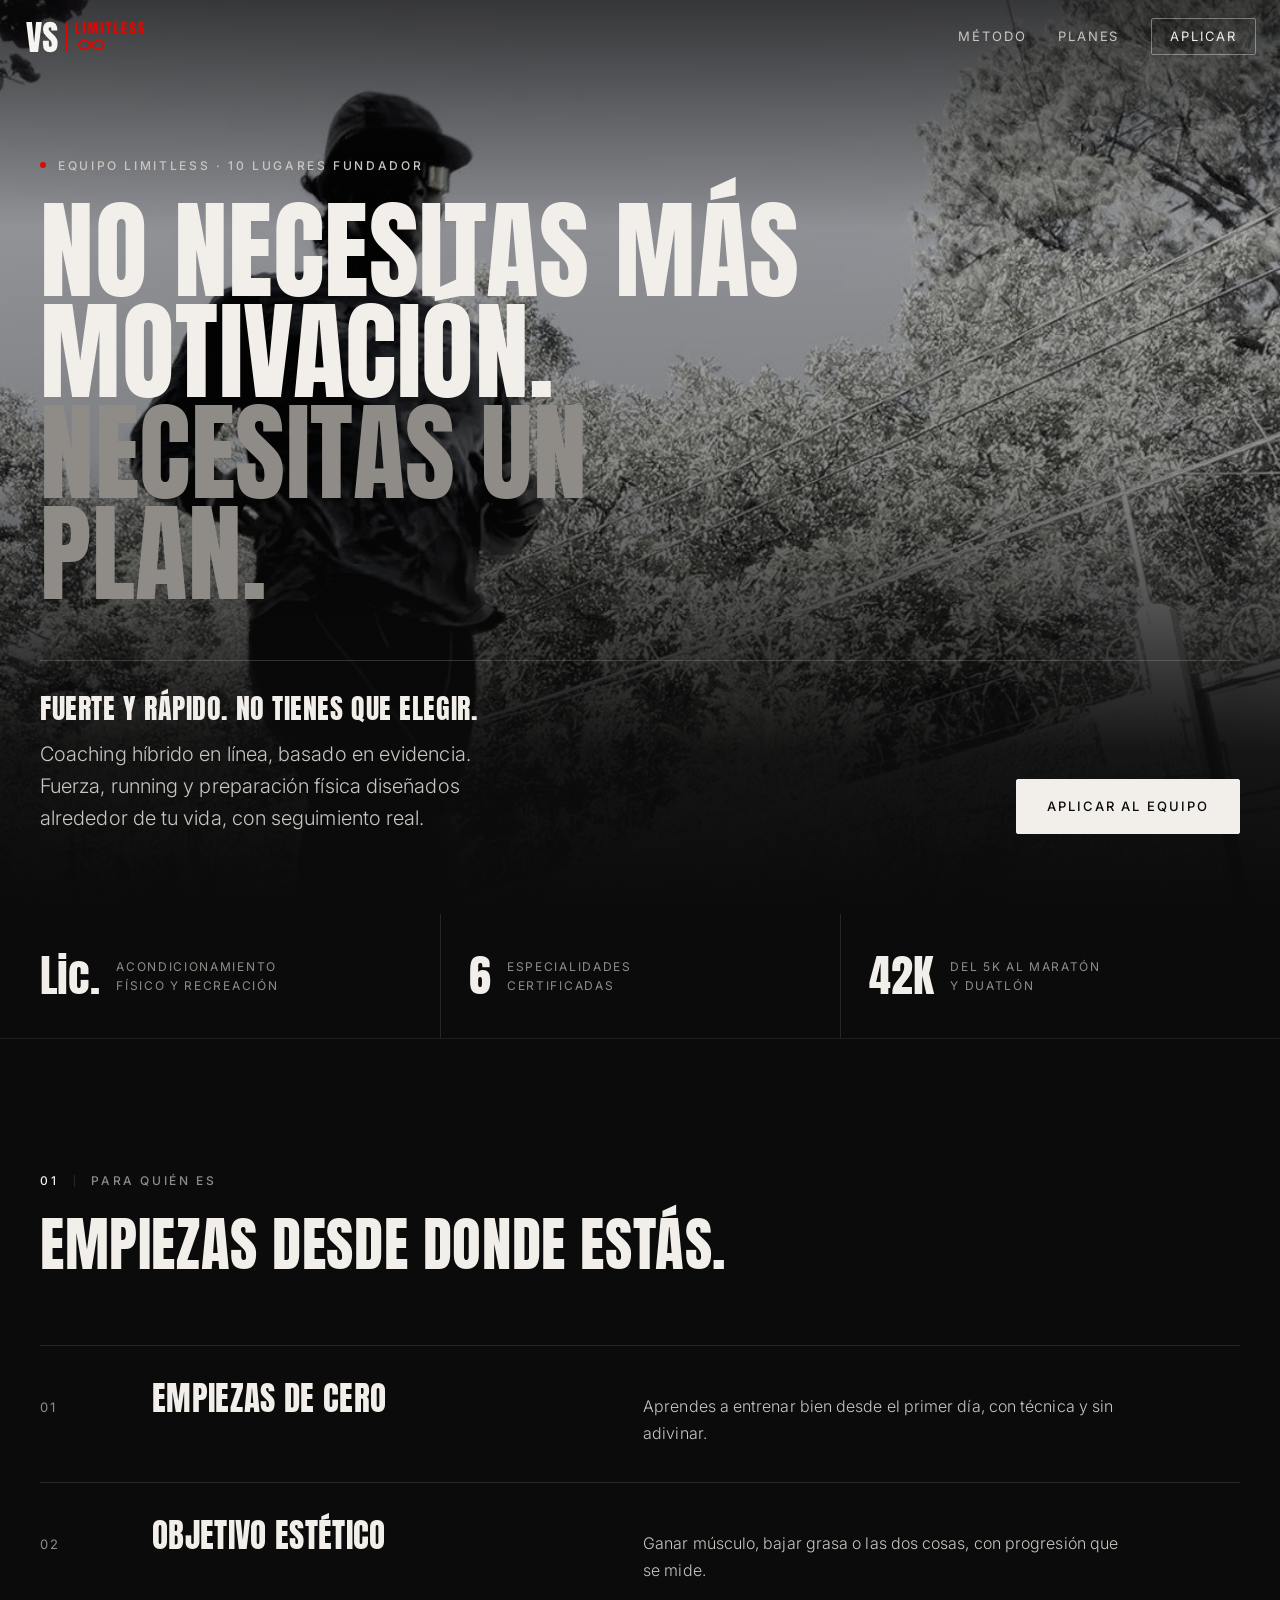
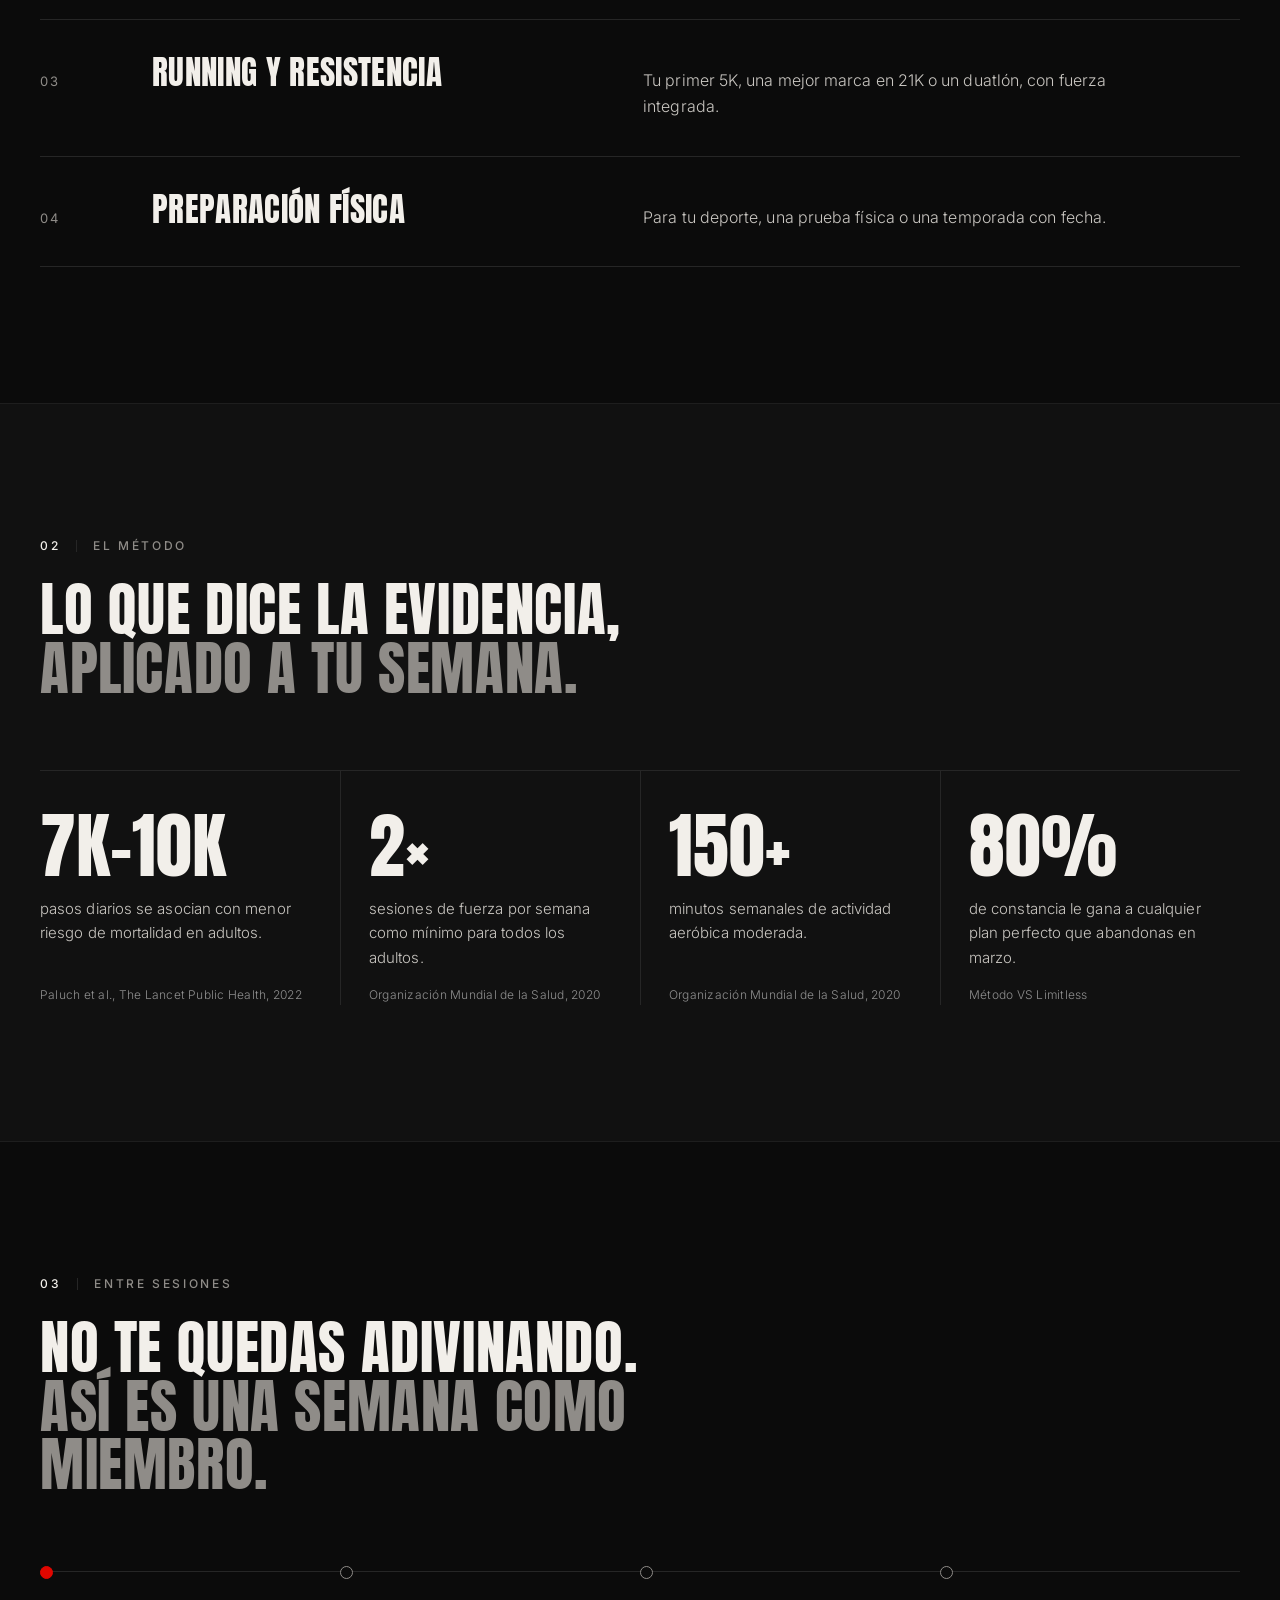
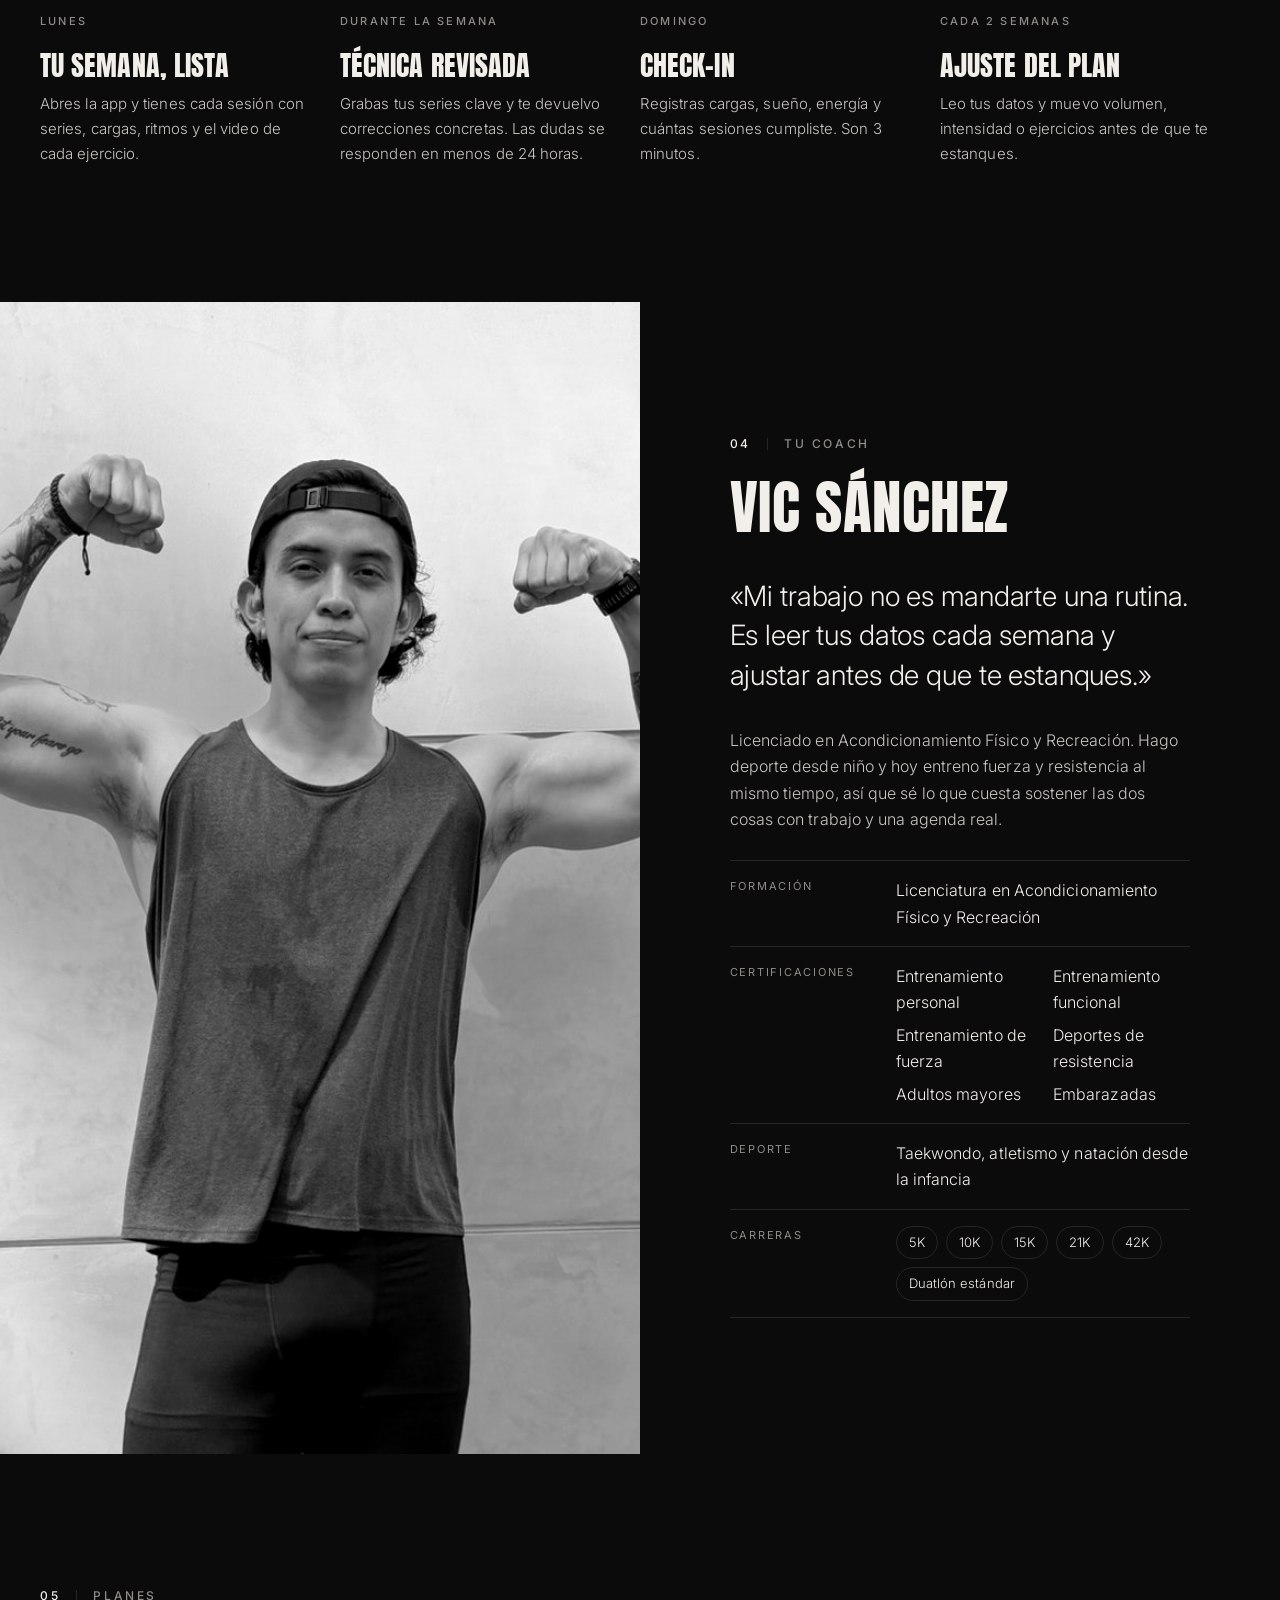
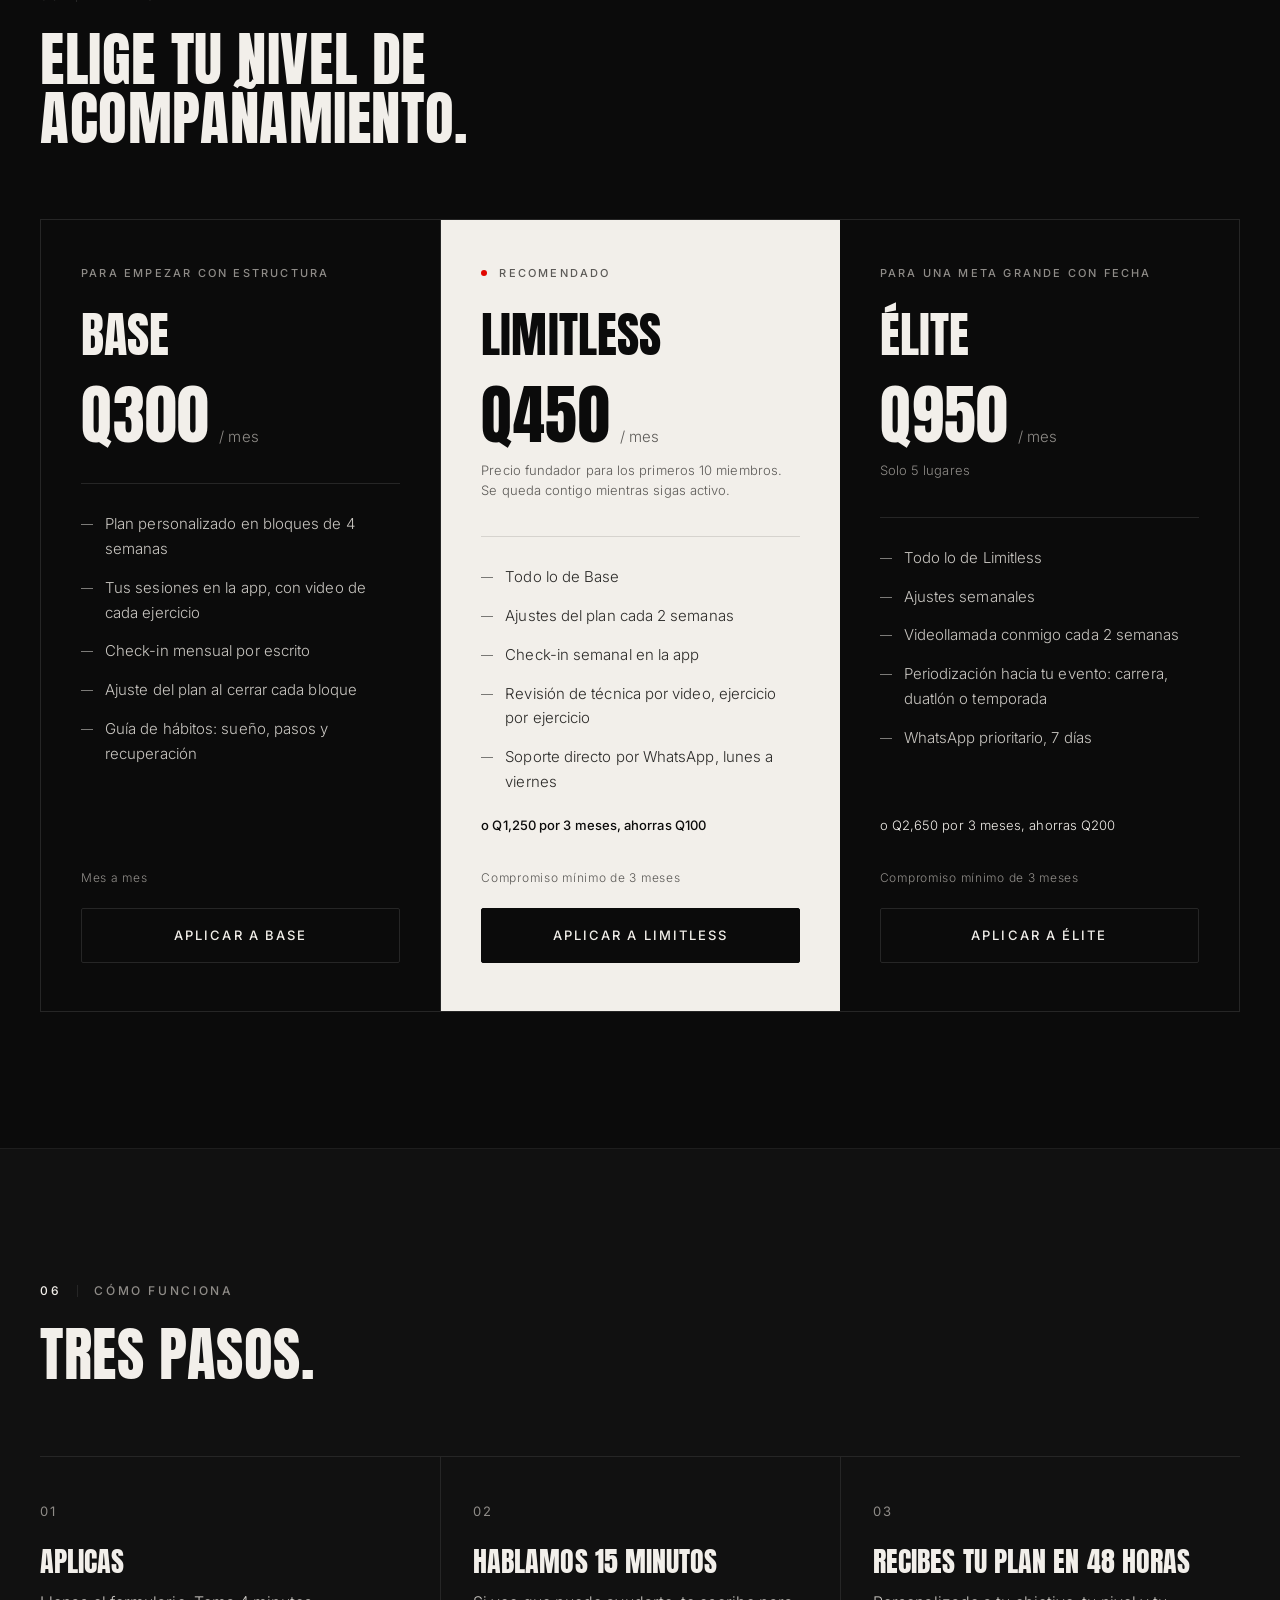
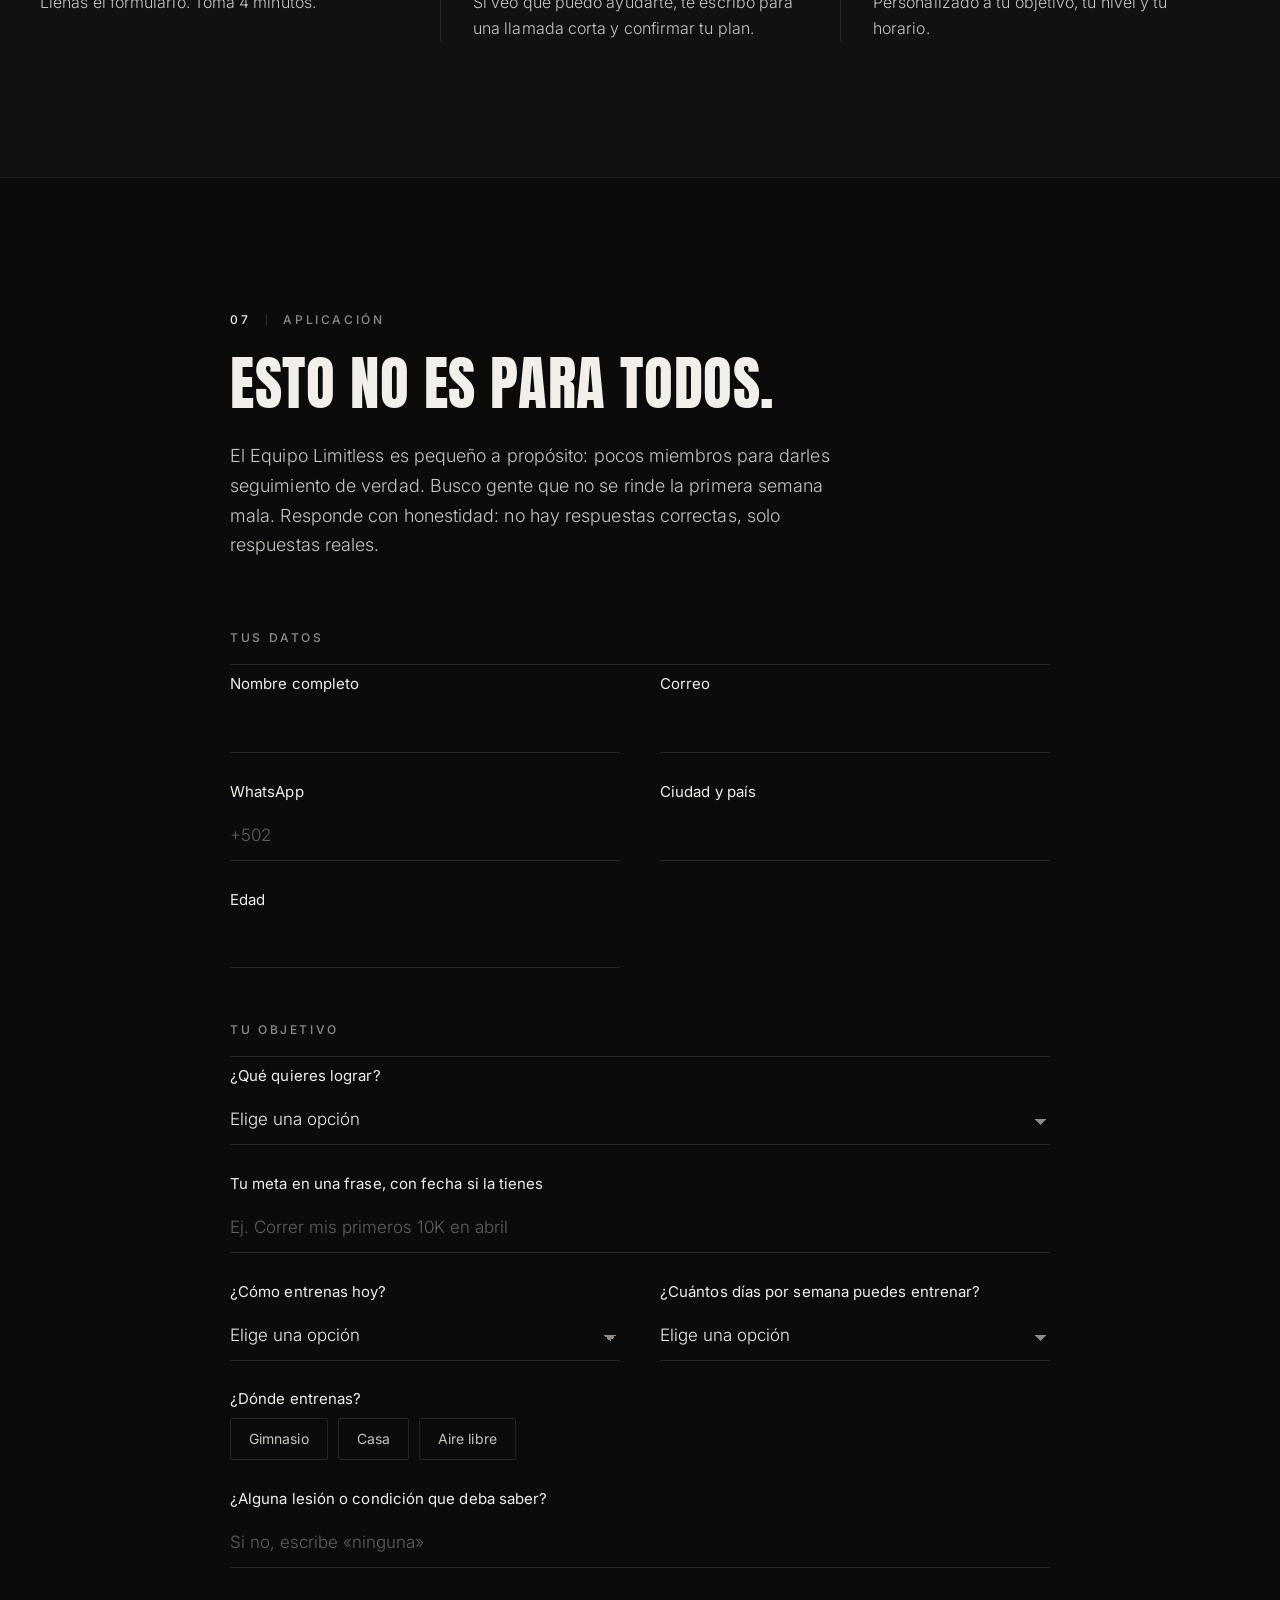
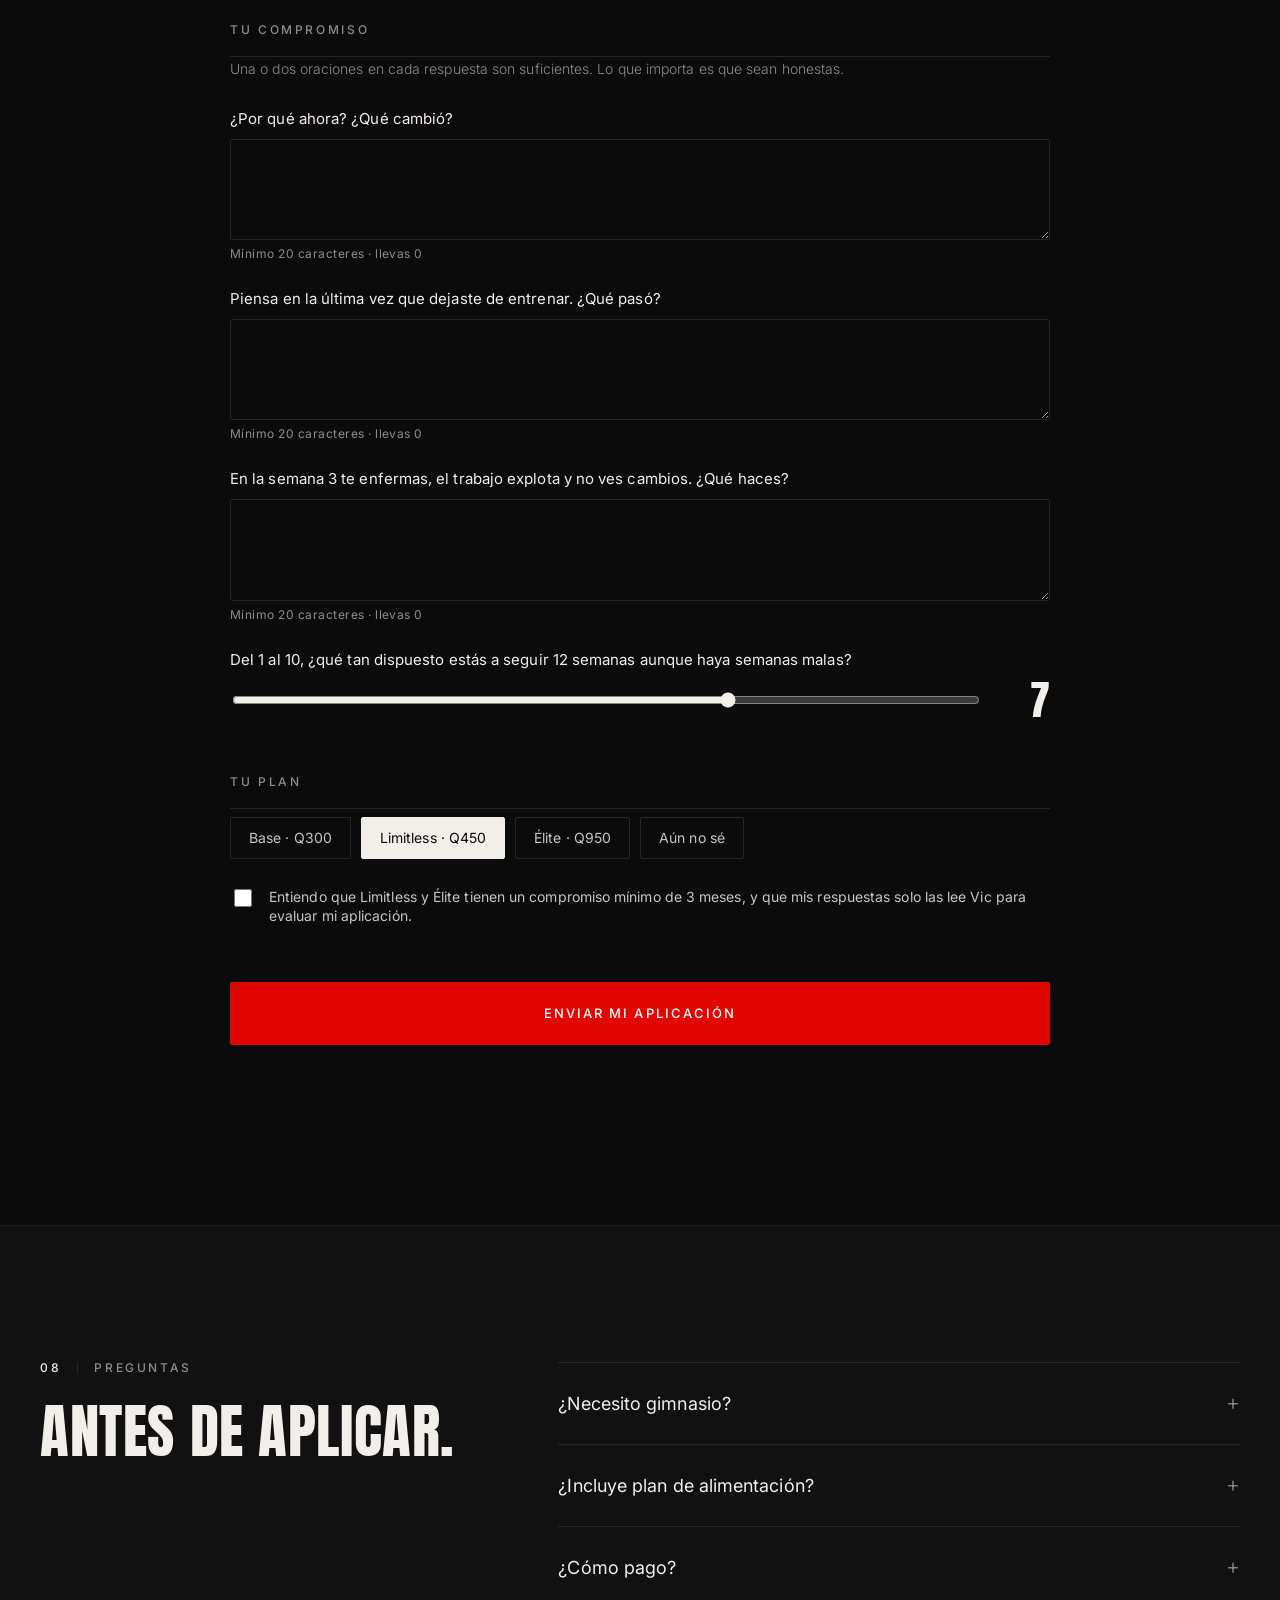
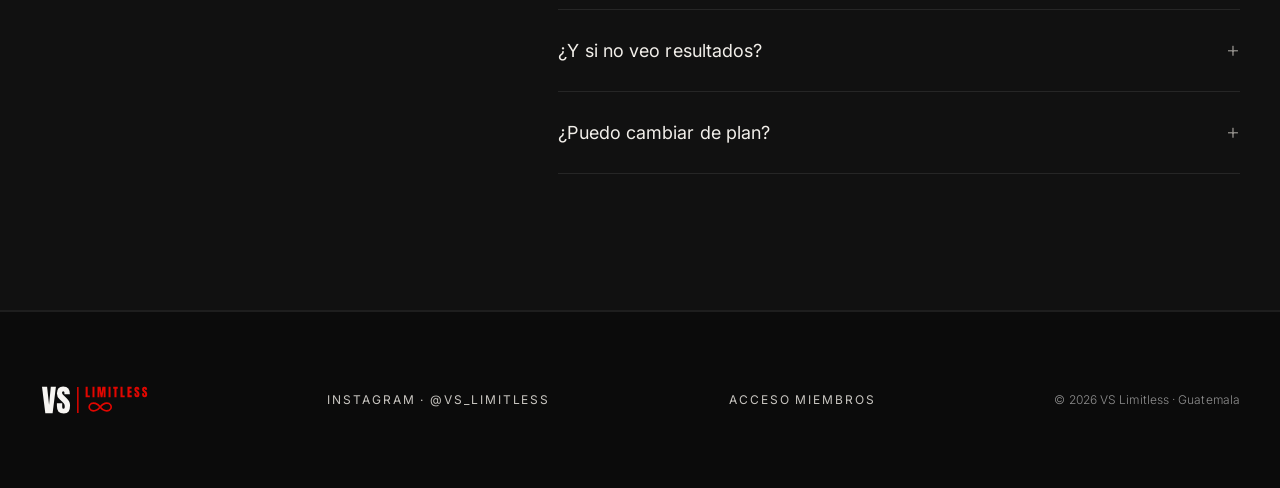
==== index.html @ 68de3e67 "Landing: quita el dato de edad de la franja de formación Co-Authored-By: Claude Opus 5.5 <noreply@an" ====
<!doctype html>
<html lang="es">
<head>
<meta charset="utf-8">
<meta name="viewport" content="width=device-width, initial-scale=1">
<title>VS Limitless · Entrenamiento híbrido basado en evidencia</title>
<meta name="description" content="Coaching en línea con Vic Sánchez: fuerza, running y preparación física basados en evidencia y ajustados a tu vida.">
<meta property="og:title" content="VS Limitless · Equipo Limitless">
<meta property="og:description" content="No necesitas más motivación. Necesitas un plan. Aplica al Equipo Limitless.">
<meta property="og:image" content="img/vic-corriendo-frente.jpg">
<meta name="theme-color" content="#0B0B0B">
<link rel="icon" href="img/vs-limitless-perfil.svg" type="image/svg+xml">
<link rel="preconnect" href="https://fonts.googleapis.com">
<link rel="preconnect" href="https://fonts.gstatic.com" crossorigin>
<link rel="stylesheet" href="https://fonts.googleapis.com/css2?family=Anton&family=Inter:wght@300;400;500;600&display=swap">
<link rel="stylesheet" href="styles.css">
</head>
<body>

<header class="top">
  <a href="#inicio" class="top-logo" aria-label="VS Limitless, inicio"><img src="img/vs-limitless-horizontal-claro.svg" alt="VS Limitless" width="214" height="64"></a>
  <nav class="top-nav" aria-label="Secciones">
    <a href="#metodo">Método</a>
    <a href="#planes">Planes</a>
    <a href="#aplicar" class="top-cta">Aplicar</a>
  </nav>
</header>

<main id="inicio">

<section class="hero">
  <img class="hero-img" src="img/vic-corriendo-frente.jpg" alt="Vic corriendo por una calle arbolada" width="1080" height="1350">
  <div class="hero-shade"></div>
  <div class="hero-in wrap">
    <p class="kicker"><span class="punto"></span>Equipo Limitless · 10 lugares fundador</p>
    <h1 class="h-xl">No necesitas más motivación.<br><span class="tenue">Necesitas un plan.</span></h1>
    <div class="hero-pie">
      <div class="hero-txt"><p class="lema">Fuerte y rápido. No tienes que elegir.</p><p class="lead">Coaching híbrido en línea, basado en evidencia. Fuerza, running y preparación física diseñados alrededor de tu vida, con seguimiento real.</p></div>
      <a href="#aplicar" class="btn">Aplicar al equipo</a>
    </div>
  </div>
</section>

<section class="marcas" aria-label="Formación y trayectoria de Vic">
  <div class="wrap marcas-in">
    <div class="marca"><span class="marca-n">Lic.</span><span class="marca-l">Acondicionamiento<br>Físico y Recreación</span></div>
    <div class="marca"><span class="marca-n">6</span><span class="marca-l">Especialidades<br>certificadas</span></div>
    <div class="marca"><span class="marca-n">42K</span><span class="marca-l">Del 5K al maratón<br>y duatlón</span></div>
  </div>
</section>

<section class="wrap seccion" id="para-quien">
  <header class="sec-head">
    <p class="eyebrow"><span>01</span>Para quién es</p>
    <h2 class="h-l">Empiezas desde donde estás.</h2>
  </header>
  <div class="lista">
    <article class="fila"><span class="fila-n">01</span><h3>Empiezas de cero</h3><p>Aprendes a entrenar bien desde el primer día, con técnica y sin adivinar.</p></article>
    <article class="fila"><span class="fila-n">02</span><h3>Objetivo estético</h3><p>Ganar músculo, bajar grasa o las dos cosas, con progresión que se mide.</p></article>
    <article class="fila"><span class="fila-n">03</span><h3>Running y resistencia</h3><p>Tu primer 5K, una mejor marca en 21K o un duatlón, con fuerza integrada.</p></article>
    <article class="fila"><span class="fila-n">04</span><h3>Preparación física</h3><p>Para tu deporte, una prueba física o una temporada con fecha.</p></article>
  </div>
</section>

<section class="metodo" id="metodo">
  <div class="wrap seccion">
    <header class="sec-head">
      <p class="eyebrow"><span>02</span>El método</p>
      <h2 class="h-l">Lo que dice la evidencia,<br><span class="tenue">aplicado a tu semana.</span></h2>
    </header>
    <div class="datos">
      <div class="dato"><span class="dato-n">7K–10K</span><p>pasos diarios se asocian con menor riesgo de mortalidad en adultos.</p><small>Paluch et al., The Lancet Public Health, 2022</small></div>
      <div class="dato"><span class="dato-n">2×</span><p>sesiones de fuerza por semana como mínimo para todos los adultos.</p><small>Organización Mundial de la Salud, 2020</small></div>
      <div class="dato"><span class="dato-n">150+</span><p>minutos semanales de actividad aeróbica moderada.</p><small>Organización Mundial de la Salud, 2020</small></div>
      <div class="dato"><span class="dato-n">80%</span><p>de constancia le gana a cualquier plan perfecto que abandonas en marzo.</p><small>Método VS Limitless</small></div>
    </div>
  </div>
</section>

<section class="wrap seccion" id="entre-sesiones">
  <header class="sec-head">
    <p class="eyebrow"><span>03</span>Entre sesiones</p>
    <h2 class="h-l">No te quedas adivinando.<br><span class="tenue">Así es una semana como miembro.</span></h2>
  </header>
  <ol class="semana">
    <li><span class="dia">Lunes</span><h3>Tu semana, lista</h3><p>Abres la app y tienes cada sesión con series, cargas, ritmos y el video de cada ejercicio.</p></li>
    <li><span class="dia">Durante la semana</span><h3>Técnica revisada</h3><p>Grabas tus series clave y te devuelvo correcciones concretas. Las dudas se responden en menos de 24 horas.</p></li>
    <li><span class="dia">Domingo</span><h3>Check-in</h3><p>Registras cargas, sueño, energía y cuántas sesiones cumpliste. Son 3 minutos.</p></li>
    <li><span class="dia">Cada 2 semanas</span><h3>Ajuste del plan</h3><p>Leo tus datos y muevo volumen, intensidad o ejercicios antes de que te estanques.</p></li>
  </ol>
</section>

<section class="sobre" id="sobre-vic">
  <div class="sobre-img"><img src="img/vic-coach.jpg" alt="Vic Sánchez haciendo doble bíceps" width="857" height="1000" loading="lazy"></div>
  <div class="sobre-txt">
    <p class="eyebrow"><span>04</span>Tu coach</p>
    <h2 class="h-l">Vic Sánchez</h2>
    <p class="cita">«Mi trabajo no es mandarte una rutina. Es leer tus datos cada semana y ajustar antes de que te estanques.»</p>
    <p>Licenciado en Acondicionamiento Físico y Recreación. Hago deporte desde niño y hoy entreno fuerza y resistencia al mismo tiempo, así que sé lo que cuesta sostener las dos cosas con trabajo y una agenda real.</p>
    <dl class="cv">
      <div><dt>Formación</dt><dd>Licenciatura en Acondicionamiento Físico y Recreación</dd></div>
      <div><dt>Certificaciones</dt><dd><ul>
        <li>Entrenamiento personal</li><li>Entrenamiento funcional</li><li>Entrenamiento de fuerza</li>
        <li>Deportes de resistencia</li><li>Adultos mayores</li><li>Embarazadas</li></ul></dd></div>
      <div><dt>Deporte</dt><dd>Taekwondo, atletismo y natación desde la infancia</dd></div>
      <div><dt>Carreras</dt><dd><ul class="cv-chips"><li>5K</li><li>10K</li><li>15K</li><li>21K</li><li>42K</li><li>Duatlón estándar</li></ul></dd></div>
    </dl>
  </div>
</section>

<section class="wrap seccion" id="planes">
  <header class="sec-head">
    <p class="eyebrow"><span>05</span>Planes</p>
    <h2 class="h-l">Elige tu nivel de acompañamiento.</h2>
  </header>
  <div class="planes">

    <article class="plan">
      <p class="plan-tag">Para empezar con estructura</p>
      <h3>Base</h3>
      <div class="precio">Q300<span>/ mes</span></div>
      <ul>
        <li>Plan personalizado en bloques de 4 semanas</li>
        <li>Tus sesiones en la app, con video de cada ejercicio</li>
        <li>Check-in mensual por escrito</li>
        <li>Ajuste del plan al cerrar cada bloque</li>
        <li>Guía de hábitos: sueño, pasos y recuperación</li>
      </ul>
      <p class="plan-nota">Mes a mes</p>
      <a href="#aplicar" class="btn btn-linea" data-plan="Base">Aplicar a Base</a>
    </article>

    <article class="plan plan-dest">
      <p class="plan-tag"><span class="punto"></span>Recomendado</p>
      <h3>Limitless</h3>
      <div class="precio">Q450<span>/ mes</span></div>
      <p class="precio-nota">Precio fundador para los primeros 10 miembros. Se queda contigo mientras sigas activo.</p>
      <ul>
        <li>Todo lo de Base</li>
        <li>Ajustes del plan cada 2 semanas</li>
        <li>Check-in semanal en la app</li>
        <li>Revisión de técnica por video, ejercicio por ejercicio</li>
        <li>Soporte directo por WhatsApp, lunes a viernes</li>
      </ul>
      <p class="trimestral">o Q1,250 por 3 meses, ahorras Q100</p>
      <p class="plan-nota">Compromiso mínimo de 3 meses</p>
      <a href="#aplicar" class="btn btn-osc" data-plan="Limitless">Aplicar a Limitless</a>
    </article>

    <article class="plan">
      <p class="plan-tag">Para una meta grande con fecha</p>
      <h3>Élite</h3>
      <div class="precio">Q950<span>/ mes</span></div>
      <p class="precio-nota">Solo 5 lugares</p>
      <ul>
        <li>Todo lo de Limitless</li>
        <li>Ajustes semanales</li>
        <li>Videollamada conmigo cada 2 semanas</li>
        <li>Periodización hacia tu evento: carrera, duatlón o temporada</li>
        <li>WhatsApp prioritario, 7 días</li>
      </ul>
      <p class="trimestral">o Q2,650 por 3 meses, ahorras Q200</p>
      <p class="plan-nota">Compromiso mínimo de 3 meses</p>
      <a href="#aplicar" class="btn btn-linea" data-plan="Élite">Aplicar a Élite</a>
    </article>

  </div>
</section>

<section class="metodo" id="como">
  <div class="wrap seccion">
    <header class="sec-head">
      <p class="eyebrow"><span>06</span>Cómo funciona</p>
      <h2 class="h-l">Tres pasos.</h2>
    </header>
    <ol class="pasos">
      <li><span class="fila-n">01</span><h3>Aplicas</h3><p>Llenas el formulario. Toma 4 minutos.</p></li>
      <li><span class="fila-n">02</span><h3>Hablamos 15 minutos</h3><p>Si veo que puedo ayudarte, te escribo para una llamada corta y confirmar tu plan.</p></li>
      <li><span class="fila-n">03</span><h3>Recibes tu plan en 48 horas</h3><p>Personalizado a tu objetivo, tu nivel y tu horario.</p></li>
    </ol>
  </div>
</section>

<section class="wrap seccion form-wrap" id="aplicar">
  <header class="sec-head">
    <p class="eyebrow"><span>07</span>Aplicación</p>
    <h2 class="h-l">Esto no es para todos.</h2>
    <p class="form-intro">El Equipo Limitless es pequeño a propósito: pocos miembros para darles seguimiento de verdad. Busco gente que no se rinde la primera semana mala. Responde con honestidad: no hay respuestas correctas, solo respuestas reales.</p>
  </header>

  <form id="form" novalidate>
    <fieldset>
      <legend>Tus datos</legend>
      <div class="grid2">
        <label>Nombre completo<input name="nombre" required autocomplete="name"></label>
        <label>Correo<input name="correo" type="email" required autocomplete="email"></label>
        <label>WhatsApp<input name="whatsapp" type="tel" required autocomplete="tel" placeholder="+502"></label>
        <label>Ciudad y país<input name="ciudad" required></label>
        <label>Edad<input name="edad" type="number" min="16" max="90" required></label>
      </div>
    </fieldset>

    <fieldset>
      <legend>Tu objetivo</legend>
      <label>¿Qué quieres lograr?
        <select name="objetivo" required>
          <option value="">Elige una opción</option>
          <option>Empezar a entrenar desde cero</option>
          <option>Objetivo estético: músculo o grasa</option>
          <option>Running o resistencia</option>
          <option>Preparación física para un deporte o prueba</option>
          <option>Otro</option>
        </select>
      </label>
      <label>Tu meta en una frase, con fecha si la tienes<input name="meta" required placeholder="Ej. Correr mis primeros 10K en abril"></label>
      <div class="grid2">
        <label>¿Cómo entrenas hoy?
          <select name="nivel" required>
            <option value="">Elige una opción</option>
            <option>No entreno</option>
            <option>Entreno a veces, sin plan</option>
            <option>Entreno constante, sin plan</option>
            <option>Entreno con plan desde hace más de un año</option>
          </select>
        </label>
        <label>¿Cuántos días por semana puedes entrenar?
          <select name="dias" required>
            <option value="">Elige una opción</option>
            <option>2</option><option>3</option><option>4</option><option>5</option><option>6</option>
          </select>
        </label>
      </div>
      <div class="chips" role="group" aria-label="Dónde entrenas">
        <span class="chips-l">¿Dónde entrenas?</span>
        <label class="chip"><input type="checkbox" name="lugar" value="Gimnasio"><span>Gimnasio</span></label>
        <label class="chip"><input type="checkbox" name="lugar" value="Casa"><span>Casa</span></label>
        <label class="chip"><input type="checkbox" name="lugar" value="Aire libre"><span>Aire libre</span></label>
      </div>
      <label>¿Alguna lesión o condición que deba saber?<input name="lesiones" placeholder="Si no, escribe «ninguna»" required></label>
    </fieldset>

    <fieldset>
      <legend>Tu compromiso</legend>
      <p class="ayuda">Una o dos oraciones en cada respuesta son suficientes. Lo que importa es que sean honestas.</p>
      <label>¿Por qué ahora? ¿Qué cambió?<textarea name="por_que_ahora" rows="3" required minlength="20"></textarea></label>
      <label>Piensa en la última vez que dejaste de entrenar. ¿Qué pasó?<textarea name="ultima_vez" rows="3" required minlength="20"></textarea></label>
      <label>En la semana 3 te enfermas, el trabajo explota y no ves cambios. ¿Qué haces?<textarea name="semana_mala" rows="3" required minlength="20"></textarea></label>
      <label class="rango">Del 1 al 10, ¿qué tan dispuesto estás a seguir 12 semanas aunque haya semanas malas?
        <span class="rango-fila"><input type="range" name="compromiso" min="1" max="10" value="7" id="rango"><output for="rango" id="rango-v">7</output></span>
      </label>
    </fieldset>

    <fieldset>
      <legend>Tu plan</legend>
      <div class="chips" role="radiogroup" aria-label="Plan de interés">
        <label class="chip"><input type="radio" name="plan" value="Base" required><span>Base · Q300</span></label>
        <label class="chip"><input type="radio" name="plan" value="Limitless" checked><span>Limitless · Q450</span></label>
        <label class="chip"><input type="radio" name="plan" value="Élite"><span>Élite · Q950</span></label>
        <label class="chip"><input type="radio" name="plan" value="No sé"><span>Aún no sé</span></label>
      </div>
      <label class="check"><input type="checkbox" name="acepta" required><span>Entiendo que Limitless y Élite tienen un compromiso mínimo de 3 meses, y que mis respuestas solo las lee Vic para evaluar mi aplicación.</span></label>
    </fieldset>

    <button class="btn btn-full" type="submit" id="enviar">Enviar mi aplicación</button>
    <p class="form-msg" id="msg" role="status" aria-live="polite"></p>
  </form>

  <div class="gracias" id="gracias" hidden>
    <p class="eyebrow"><span class="punto"></span>Recibido</p>
    <h3 class="h-l">Gracias.</h3>
    <p>Reviso cada aplicación personalmente. Si veo que puedo ayudarte, te escribo en menos de 48 horas para agendar 15 minutos.</p>
  </div>
</section>

<section class="metodo" id="preguntas">
  <div class="wrap seccion faq">
    <header class="sec-head">
      <p class="eyebrow"><span>08</span>Preguntas</p>
      <h2 class="h-l">Antes de aplicar.</h2>
    </header>
    <div>
      <details><summary>¿Necesito gimnasio?</summary><p>No. Diseño el plan con lo que tengas: gimnasio, mancuernas en casa o solo tu peso corporal y la calle.</p></details>
      <details><summary>¿Incluye plan de alimentación?</summary><p>Incluye guía de hábitos y recomendaciones generales de alimentación para tu objetivo. Si tienes una condición médica o necesitas un plan clínico, te recomiendo trabajarlo junto a un nutricionista.</p></details>
      <details><summary>¿Cómo pago?</summary><p>Una vez confirmado tu plan en la llamada, te comparto los métodos de pago. Puedes pagar mes a mes o por 3 meses con ahorro en Limitless y Élite. El primer pago se hace antes de recibir tu plan.</p></details>
      <details><summary>¿Y si no veo resultados?</summary><p>Por eso el seguimiento: si algo no avanza en dos semanas, lo vemos en tus datos y lo cambiamos. Los resultados dependen de tu constancia; el plan se adapta para que esa constancia sea posible.</p></details>
      <details><summary>¿Puedo cambiar de plan?</summary><p>Sí. Puedes subir de plan cuando quieras. Para bajar, lo hacemos al terminar el compromiso mínimo.</p></details>
    </div>
  </div>
</section>

</main>

<footer class="pie">
  <div class="wrap pie-in">
    <img src="img/vs-limitless-horizontal-claro.svg" alt="VS Limitless" width="214" height="64">
    <a href="https://instagram.com/vs_limitless" target="_blank" rel="noopener">Instagram · @vs_limitless</a>
    <a href="/app/">Acceso miembros</a>
    <small>© <span id="anio">2026</span> VS Limitless · Guatemala</small>
  </div>
</footer>

<script src="config.js"></script>
<script src="app.js"></script>
</body>
</html>
---- styles.css ----
:root{
  --fondo:#0B0B0B; --fondo-2:#111111; --superficie:#161616; --linea:#262626; --linea-suave:#1E1E1E;
  --tinta:#F2EFEA; --tinta-suave:#C9C6C1; --tinta-tenue:#8F8C88; --tinta-fuente:#8F8F8F;
  --rojo:#E10600; --rojo-texto:#FF3B30;
  --display:Anton,"Bebas Neue",Impact,sans-serif;
  --texto:Inter,system-ui,-apple-system,sans-serif;
  --r-sm:2px; --r-md:4px;
}
*{box-sizing:border-box}
[hidden]{display:none!important}
html{scroll-behavior:smooth;scroll-padding-top:72px}
body{margin:0;background:var(--fondo);color:var(--tinta);font:300 16px/1.65 var(--texto);-webkit-font-smoothing:antialiased;letter-spacing:.005em}
img{max-width:100%;display:block}
a{color:inherit}
.wrap{width:min(1200px,100% - 48px);margin-inline:auto}
.seccion{padding:136px 0}
.metodo{background:var(--fondo-2);border-block:1px solid var(--linea-suave)}
.tenue{color:var(--tinta-tenue)}
.punto{display:inline-block;width:6px;height:6px;border-radius:50%;background:var(--rojo);margin-right:12px;vertical-align:middle;position:relative;top:-1px}

/* Navegación */
.top{position:fixed;inset:0 0 auto;z-index:20;display:flex;justify-content:space-between;align-items:center;padding:18px 24px;transition:background .3s,border-color .3s;border-bottom:1px solid transparent}
.top.solida{background:rgba(11,11,11,.86);backdrop-filter:blur(14px);border-bottom-color:var(--linea-suave)}
.top-logo img{height:36px;width:auto}
.top-nav{display:flex;align-items:center;gap:32px;font:400 13px/1 var(--texto);letter-spacing:.14em;text-transform:uppercase}
.top-nav a{text-decoration:none;color:var(--tinta-suave);transition:color .2s}
.top-nav a:hover{color:var(--tinta)}
.top-nav .top-cta{color:var(--tinta);border:1px solid rgba(242,239,234,.4);padding:11px 18px;border-radius:var(--r-sm)}
.top-nav .top-cta:hover{border-color:var(--tinta)}

/* Tipografía */
.h-xl{font:400 clamp(48px,8.4vw,128px)/.94 var(--display);margin:0;text-transform:uppercase;letter-spacing:.005em;max-width:15ch}
.h-l{font:400 clamp(36px,4.6vw,64px)/1 var(--display);margin:0;text-transform:uppercase;letter-spacing:.01em}
.eyebrow,.kicker{font:500 12px/1 var(--texto);letter-spacing:.22em;text-transform:uppercase;color:var(--tinta-tenue);margin:0 0 28px;display:flex;align-items:center}
.eyebrow span:not(.punto){color:var(--tinta);margin-right:16px;padding-right:16px;border-right:1px solid var(--linea)}
.kicker{color:var(--tinta-suave)}
.lead{font:300 clamp(17px,1.6vw,20px)/1.6 var(--texto);color:var(--tinta-suave);max-width:440px;margin:0}
.sec-head{margin-bottom:72px;max-width:820px}

/* Botones */
.btn{display:inline-flex;align-items:center;justify-content:center;background:var(--tinta);color:var(--fondo);font:500 13px/1 var(--texto);letter-spacing:.16em;text-transform:uppercase;padding:20px 30px;border-radius:var(--r-sm);border:1px solid var(--tinta);text-decoration:none;cursor:pointer;transition:background .2s,color .2s,border-color .2s}
.btn:hover{background:transparent;color:var(--tinta)}
.btn-linea{background:transparent;color:var(--tinta);border-color:var(--linea)}
.btn-linea:hover{border-color:var(--tinta)}
.btn-osc{background:var(--fondo);color:var(--tinta);border-color:var(--fondo)}
.btn-osc:hover{background:transparent;color:var(--fondo);border-color:var(--fondo)}
.btn-full{width:100%;padding:24px;background:var(--rojo);border-color:var(--rojo);color:#fff}
.btn-full:hover{background:#c40500;border-color:#c40500;color:#fff}
.btn[disabled]{opacity:.6;cursor:wait}
.btn:focus-visible,input:focus-visible,select:focus-visible,textarea:focus-visible,summary:focus-visible,.chip input:focus-visible+span,.top-nav a:focus-visible{outline:2px solid var(--rojo-texto);outline-offset:3px}

/* Hero */
.hero{position:relative;min-height:100svh;display:flex;align-items:flex-end;overflow:hidden}
.hero-img{position:absolute;inset:0;width:100%;height:100%;object-fit:cover;object-position:30% 25%;filter:grayscale(.85) contrast(1.08) brightness(.78)}
.hero-shade{position:absolute;inset:0;background:linear-gradient(180deg,rgba(11,11,11,.7) 0%,rgba(11,11,11,.15) 25%,rgba(11,11,11,.3) 50%,rgba(11,11,11,.94) 82%,#0B0B0B 100%)}
.hero-in{position:relative;padding:160px 0 80px}
.hero-in .h-xl{margin-bottom:56px}
.hero-pie{display:flex;justify-content:space-between;align-items:flex-end;gap:40px;flex-wrap:wrap;border-top:1px solid rgba(242,239,234,.18);padding-top:32px}

/* Lema y marcas */
.hero-txt{display:flex;flex-direction:column;gap:14px}
.lema{margin:0;font:400 clamp(22px,2.2vw,28px)/1.1 var(--display);text-transform:uppercase;letter-spacing:.02em}
.marcas{border-bottom:1px solid var(--linea-suave)}
.marcas-in{display:grid;grid-template-columns:repeat(3,minmax(0,1fr))}
.marca{display:flex;align-items:center;gap:16px;padding:40px 0}
.marca+.marca{padding-left:28px;border-left:1px solid var(--linea)}
.marca-n{font:400 clamp(36px,3.4vw,52px)/1 var(--display);white-space:nowrap}
.marca-l{font:400 12px/1.6 var(--texto);letter-spacing:.14em;text-transform:uppercase;color:var(--tinta-tenue)}

/* Entre sesiones */
.semana{list-style:none;margin:0;padding:0;display:grid;grid-template-columns:repeat(4,minmax(0,1fr));gap:0;position:relative}
.semana::before{content:"";position:absolute;left:0;right:0;top:5px;height:1px;background:var(--linea)}
.semana li{position:relative;padding:40px 28px 0 0}
.semana li::before{content:"";position:absolute;left:0;top:0;width:11px;height:11px;border-radius:50%;background:var(--fondo);border:1px solid var(--tinta-tenue)}
.semana li:first-child::before{background:var(--rojo);border-color:var(--rojo)}
.dia{font:500 11px/1 var(--texto);letter-spacing:.2em;text-transform:uppercase;color:var(--tinta-tenue)}
.semana h3{font:400 28px/1.05 var(--display);text-transform:uppercase;margin:18px 0 12px}
.semana p{margin:0;color:var(--tinta-suave);font-size:15px}

/* Pago trimestral y lista de espera */
.trimestral{margin:20px 0 0;font-size:13px;color:var(--tinta)}
.plan-dest .trimestral{color:var(--fondo);font-weight:500}

/* Para quién */
.lista{border-top:1px solid var(--linea)}
.fila{display:grid;grid-template-columns:80px minmax(0,1fr) minmax(0,1.3fr);gap:32px;align-items:baseline;padding:36px 0;border-bottom:1px solid var(--linea);transition:padding .3s}
.fila:hover{padding-left:12px}
.fila-n{font:400 13px/1 var(--texto);letter-spacing:.18em;color:var(--tinta-tenue)}
.fila h3{font:400 clamp(26px,2.6vw,36px)/1 var(--display);text-transform:uppercase;margin:0;letter-spacing:.01em}
.fila p{margin:0;color:var(--tinta-suave);max-width:480px}

/* Datos */
.datos{display:grid;grid-template-columns:repeat(4,minmax(0,1fr));border-top:1px solid var(--linea)}
.dato{display:flex;flex-direction:column;gap:14px;padding:40px 28px 0 0}
.dato+.dato{padding-left:28px;border-left:1px solid var(--linea)}
.dato-n{font:400 clamp(52px,5.6vw,84px)/1 var(--display);color:var(--tinta)}
.dato p{margin:0;font-size:15px;color:var(--tinta-suave)}
.dato small{color:var(--tinta-fuente);font-size:12px;letter-spacing:.02em;margin-top:auto}

/* Sobre */
.sobre{display:grid;grid-template-columns:minmax(0,1fr) minmax(0,1fr);min-height:88vh}
.sobre-img{position:relative;overflow:hidden}
.sobre-img img{position:absolute;inset:0;width:100%;height:100%;object-fit:cover;object-position:50% 0%;filter:grayscale(1) contrast(1.05)}
.sobre-txt{padding:136px clamp(24px,7vw,112px);display:flex;flex-direction:column;justify-content:center}
.sobre-txt .h-l{margin-bottom:40px}
.cita{font:300 clamp(22px,2.2vw,28px)/1.4 var(--texto);color:var(--tinta);margin:0 0 32px;letter-spacing:-.005em}
.sobre-txt>p:not(.eyebrow):not(.cita){color:var(--tinta-suave);margin:0;max-width:520px}
.cifras{display:grid;grid-template-columns:repeat(3,minmax(0,1fr));gap:24px;margin:56px 0 0;padding-top:32px;border-top:1px solid var(--linea)}
.cifras dt{font:400 28px/1 var(--display);text-transform:uppercase}
.cifras dd{margin:10px 0 0;font-size:13px;color:var(--tinta-tenue)}

/* Planes */
.planes{display:grid;grid-template-columns:repeat(3,minmax(0,1fr));border:1px solid var(--linea)}
.plan{display:flex;flex-direction:column;padding:48px 40px}
.plan+.plan{border-left:1px solid var(--linea)}
.plan-tag{font:500 11px/1 var(--texto);letter-spacing:.2em;text-transform:uppercase;color:var(--tinta-tenue);margin:0 0 32px;display:flex;align-items:center;min-height:11px}
.plan h3{font:400 48px/1 var(--display);text-transform:uppercase;margin:0 0 24px}
.precio{font:400 64px/1 var(--display);display:flex;align-items:baseline;gap:10px}
.precio span{font:300 15px var(--texto);color:var(--tinta-tenue)}
.precio-nota{margin:14px 0 0;font-size:13px;line-height:1.5;color:var(--tinta-tenue)}
.plan ul{list-style:none;margin:36px 0 0;padding:28px 0 0;border-top:1px solid var(--linea);display:flex;flex-direction:column;gap:14px;flex:1}
.plan li{padding-left:24px;position:relative;font-size:15px;color:var(--tinta-suave)}
.plan li::before{content:"";position:absolute;left:0;top:.8em;width:12px;height:1px;background:currentColor;opacity:.6}
.plan-nota{margin:32px 0 20px;font-size:12px;letter-spacing:.06em;color:var(--tinta-tenue)}
.plan-dest{background:var(--tinta);color:var(--fondo)}
.plan-dest .plan-tag,.plan-dest .precio span,.plan-dest .precio-nota,.plan-dest .plan-nota{color:#5C5A57}
.plan-dest li{color:#2B2A28}
.plan-dest ul{border-top-color:#D6D3CE}
.plan-dest+.plan{border-left:0}

/* Pasos */
.pasos{list-style:none;margin:0;padding:0;display:grid;grid-template-columns:repeat(3,minmax(0,1fr));border-top:1px solid var(--linea)}
.pasos li{padding:40px 32px 0 0}
.pasos li+li{padding-left:32px;border-left:1px solid var(--linea)}
.pasos h3{font:400 28px/1.05 var(--display);text-transform:uppercase;margin:24px 0 12px}
.pasos p{margin:0;color:var(--tinta-suave)}

/* Formulario */
.form-wrap{max-width:820px}
.form-intro{color:var(--tinta-suave);font-size:18px;margin:28px 0 0;max-width:640px}
fieldset{min-width:0;border:0;margin:0 0 56px;padding:0;display:flex;flex-direction:column;gap:28px}
legend{font:500 12px/1 var(--texto);letter-spacing:.22em;text-transform:uppercase;color:var(--tinta-tenue);padding:0 0 20px;margin-bottom:8px;width:100%;border-bottom:1px solid var(--linea)}
label{display:flex;flex-direction:column;gap:10px;font:400 15px/1.4 var(--texto);color:var(--tinta)}
input,select,textarea{width:100%;min-width:0;font:300 17px/1.4 var(--texto);color:var(--tinta);background:transparent;border:0;border-bottom:1px solid var(--linea);border-radius:0;padding:12px 0;transition:border-color .2s}
input:hover,select:hover,textarea:hover{border-bottom-color:#4a4a4a}
input:focus,select:focus,textarea:focus{border-bottom-color:var(--tinta);outline:none}
input::placeholder,textarea::placeholder{color:#5f5f5f}
select{appearance:none;background-image:linear-gradient(45deg,transparent 50%,var(--tinta-tenue) 50%),linear-gradient(135deg,var(--tinta-tenue) 50%,transparent 50%);background-position:calc(100% - 10px) 55%,calc(100% - 4px) 55%;background-size:6px 6px;background-repeat:no-repeat;padding-right:32px}
select option{background:var(--fondo)}
textarea{resize:vertical;border:1px solid var(--linea);padding:14px;border-radius:var(--r-sm)}
textarea:focus{border-color:var(--tinta)}
.grid2{display:grid;grid-template-columns:repeat(2,minmax(0,1fr));gap:28px 40px}
.chips{display:flex;flex-wrap:wrap;gap:10px;align-items:center}
.chips-l{width:100%;font:400 15px var(--texto)}
.chip{position:relative;display:inline-flex}
.chip input{position:absolute;opacity:0;pointer-events:none;width:1px;height:1px}
.chip span{border:1px solid var(--linea);border-radius:var(--r-sm);padding:13px 18px;cursor:pointer;font:400 14px/1 var(--texto);color:var(--tinta-suave);transition:border-color .2s,background .2s,color .2s}
.chip span:hover{border-color:#4a4a4a}
.chip input:checked+span{border-color:var(--tinta);background:var(--tinta);color:var(--fondo)}
.rango-fila{display:flex;align-items:center;gap:24px}
.rango input{flex:1;padding:0;border:0;accent-color:var(--tinta);height:28px}
.rango output{font:400 40px/1 var(--display);min-width:44px;text-align:right}
.check{flex-direction:row;align-items:flex-start;gap:14px;font-size:14px;color:var(--tinta-suave)}
.check input{width:18px!important;height:18px;margin-top:2px;accent-color:var(--tinta);flex-shrink:0;padding:0}
.err{border-color:var(--rojo-texto)!important}
.contador{font:400 12px/1 var(--texto);letter-spacing:.04em;color:var(--tinta-tenue);margin-top:-2px}
.contador.ok{color:var(--tinta-suave)}
.contador.ok::before{content:"";display:inline-block;width:6px;height:6px;border-radius:50%;background:#3fb950;margin-right:8px;vertical-align:middle;position:relative;top:-1px}
.ayuda{margin:-8px 0 0;font-size:14px;color:var(--tinta-tenue)}
.form-msg{min-height:24px;color:var(--rojo-texto);font-size:14px;margin:20px 0 0}
.gracias{border-top:1px solid var(--linea);padding-top:48px}
.gracias .h-l{margin-bottom:20px}
.gracias p:last-child{color:var(--tinta-suave);max-width:560px;margin:0}

/* FAQ */
.faq{display:grid;grid-template-columns:minmax(0,1fr) minmax(0,1.5fr);gap:64px}
.faq .sec-head{margin:0}
details{border-top:1px solid var(--linea);padding:28px 0}
details:last-child{border-bottom:1px solid var(--linea)}
summary{font:400 18px/1.4 var(--texto);cursor:pointer;list-style:none;display:flex;justify-content:space-between;gap:24px}
summary::-webkit-details-marker{display:none}
summary::after{content:"+";font:300 22px/1 var(--texto);color:var(--tinta-tenue);transition:transform .2s}
details[open] summary::after{transform:rotate(45deg)}
details p{color:var(--tinta-suave);margin:16px 0 0;max-width:600px}

/* Pie */
.pie{border-top:1px solid var(--linea-suave);padding:72px 0}
.pie-in{display:flex;justify-content:space-between;align-items:center;gap:24px;flex-wrap:wrap}
.pie-in img{height:32px;width:auto}
.pie a{font:400 12px var(--texto);letter-spacing:.16em;text-transform:uppercase;text-decoration:none;color:var(--tinta-suave)}
.pie a:hover{color:var(--tinta)}
.pie small{color:var(--tinta-fuente);font-size:12px}

/* Responsive */
@media (max-width:960px){
  .seccion{padding:96px 0}
  .sec-head{margin-bottom:48px}
  .datos{grid-template-columns:repeat(2,minmax(0,1fr))}
  .dato:nth-child(3){padding-left:0;border-left:0}
  .dato{padding-bottom:40px}
  .planes{grid-template-columns:1fr}
  .plan+.plan{border-left:0;border-top:1px solid var(--linea)}
  .plan-dest{order:-1}
  .plan-dest+.plan{border-top:0}
  .pasos{grid-template-columns:1fr}
  .pasos li,.pasos li+li{padding:32px 0;border-left:0;border-bottom:1px solid var(--linea)}
  .sobre{grid-template-columns:1fr;min-height:0}
  .sobre-img{aspect-ratio:4/5}
  .sobre-txt{padding:80px 24px}
  .faq{grid-template-columns:1fr;gap:40px}
  .semana{grid-template-columns:1fr 1fr;row-gap:48px}
  .semana::before{display:none}
  .fila{grid-template-columns:48px minmax(0,1fr);gap:12px 16px}
  .fila p{grid-column:2}
}
@media (max-width:640px){
  .wrap{width:min(1200px,100% - 40px)}
  .top{padding:14px 20px}
  .top-nav a:not(.top-cta){display:none}
  .top-logo img{height:30px}
  .hero-in{padding:120px 0 48px}
  .hero-in .h-xl{margin-bottom:40px}
  .hero-pie .btn{width:100%}
  .datos{grid-template-columns:1fr}
  .marcas-in{grid-template-columns:1fr}
  .marca,.marca+.marca{padding:24px 0;border-left:0}
  .marca+.marca{border-top:1px solid var(--linea)}
  .semana{grid-template-columns:1fr}
  .dato,.dato+.dato{padding:32px 0;border-left:0;border-bottom:1px solid var(--linea)}
  .grid2{grid-template-columns:1fr}
  .plan{padding:40px 24px}
  .cifras{grid-template-columns:1fr 1fr 1fr;gap:16px}
  .cifras dt{font-size:22px}
}
@media (prefers-reduced-motion:reduce){html{scroll-behavior:auto}*{transition:none!important}}

/* CV del coach */
.cv{margin:28px 0 0;display:flex;flex-direction:column;border-top:1px solid var(--linea)}
.cv>div{display:grid;grid-template-columns:150px minmax(0,1fr);gap:16px;padding:16px 0;border-bottom:1px solid var(--linea)}
.cv dt{font:400 11px/1.7 var(--texto);letter-spacing:.16em;text-transform:uppercase;color:var(--tinta-tenue)}
.cv dd{margin:0;color:var(--tinta)}
.cv ul{margin:0;padding:0;list-style:none;display:grid;grid-template-columns:repeat(2,minmax(0,1fr));gap:6px 20px}
.cv ul.cv-chips{display:flex;flex-wrap:wrap;gap:8px}
.cv-chips li{border:1px solid var(--linea);border-radius:30px;padding:5px 12px;font-size:13px}
@media (max-width:600px){.cv>div{grid-template-columns:1fr;gap:6px}.cv ul{grid-template-columns:1fr}}
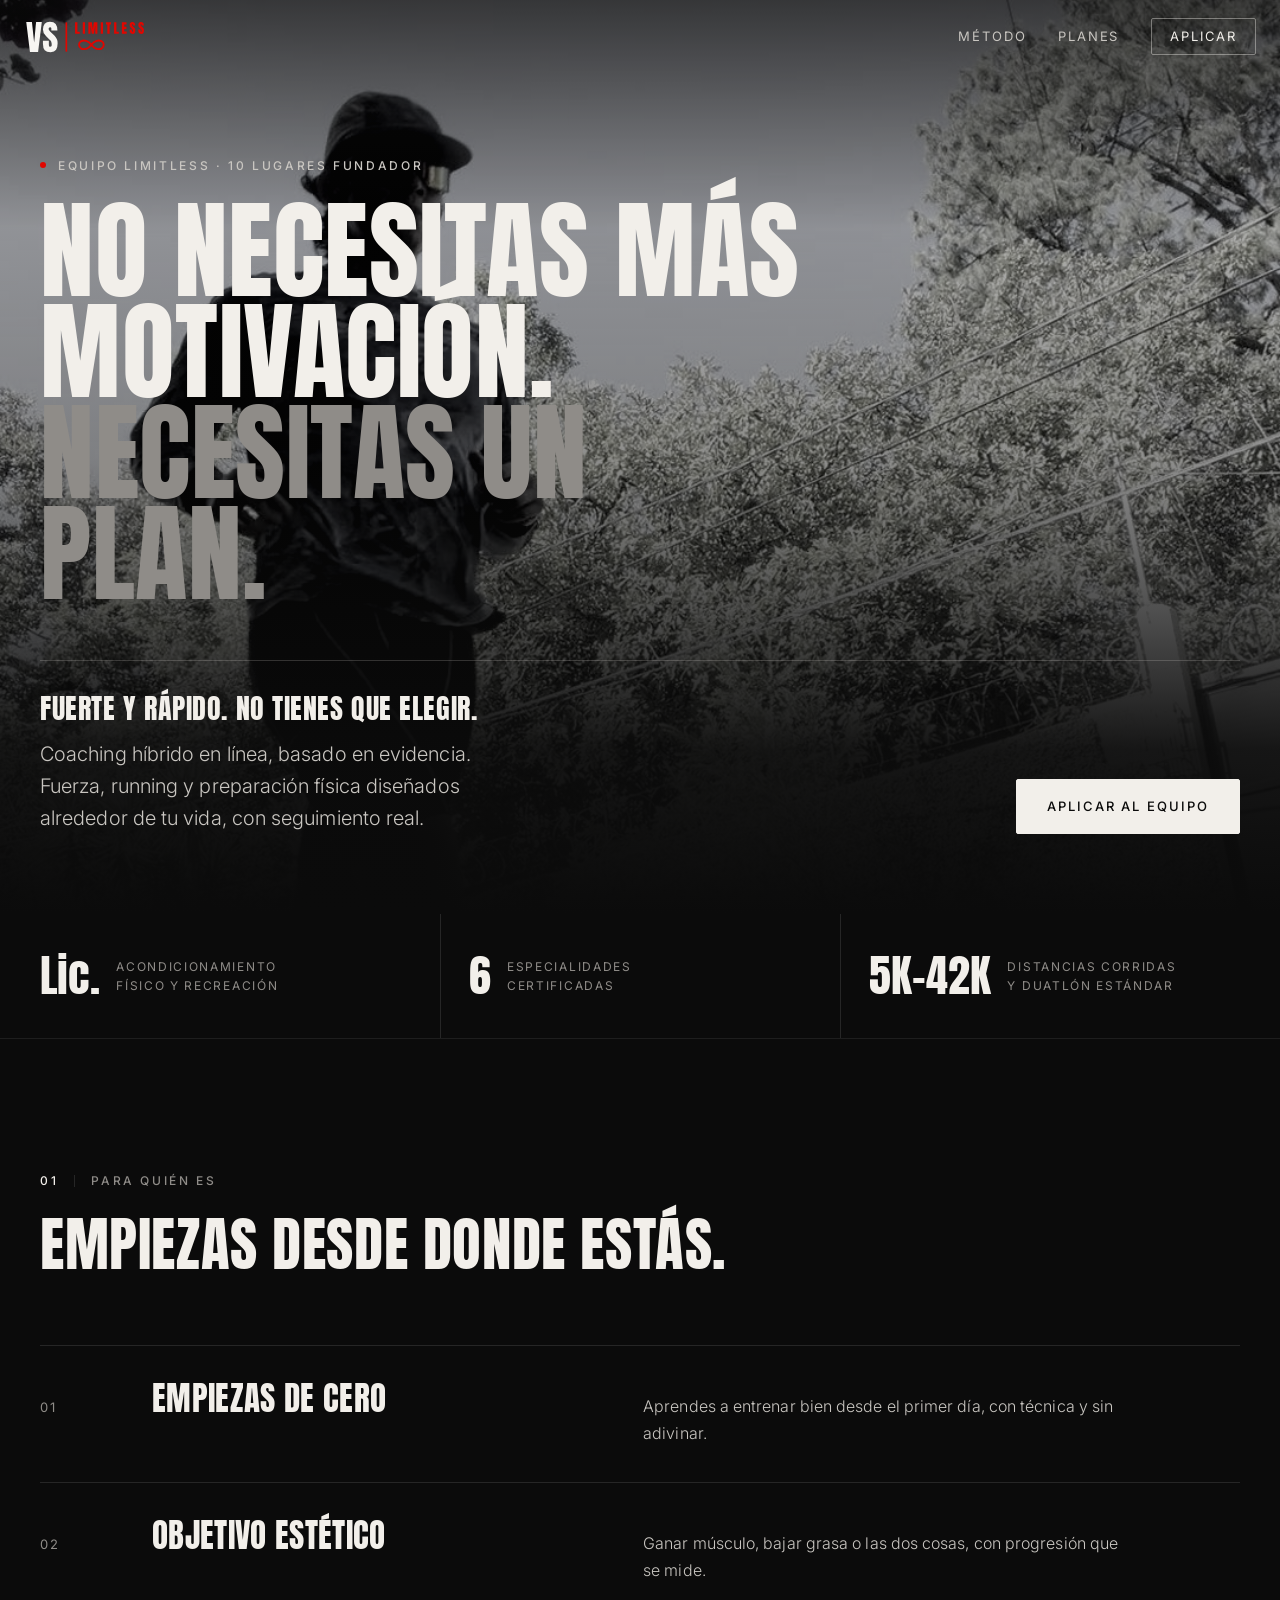
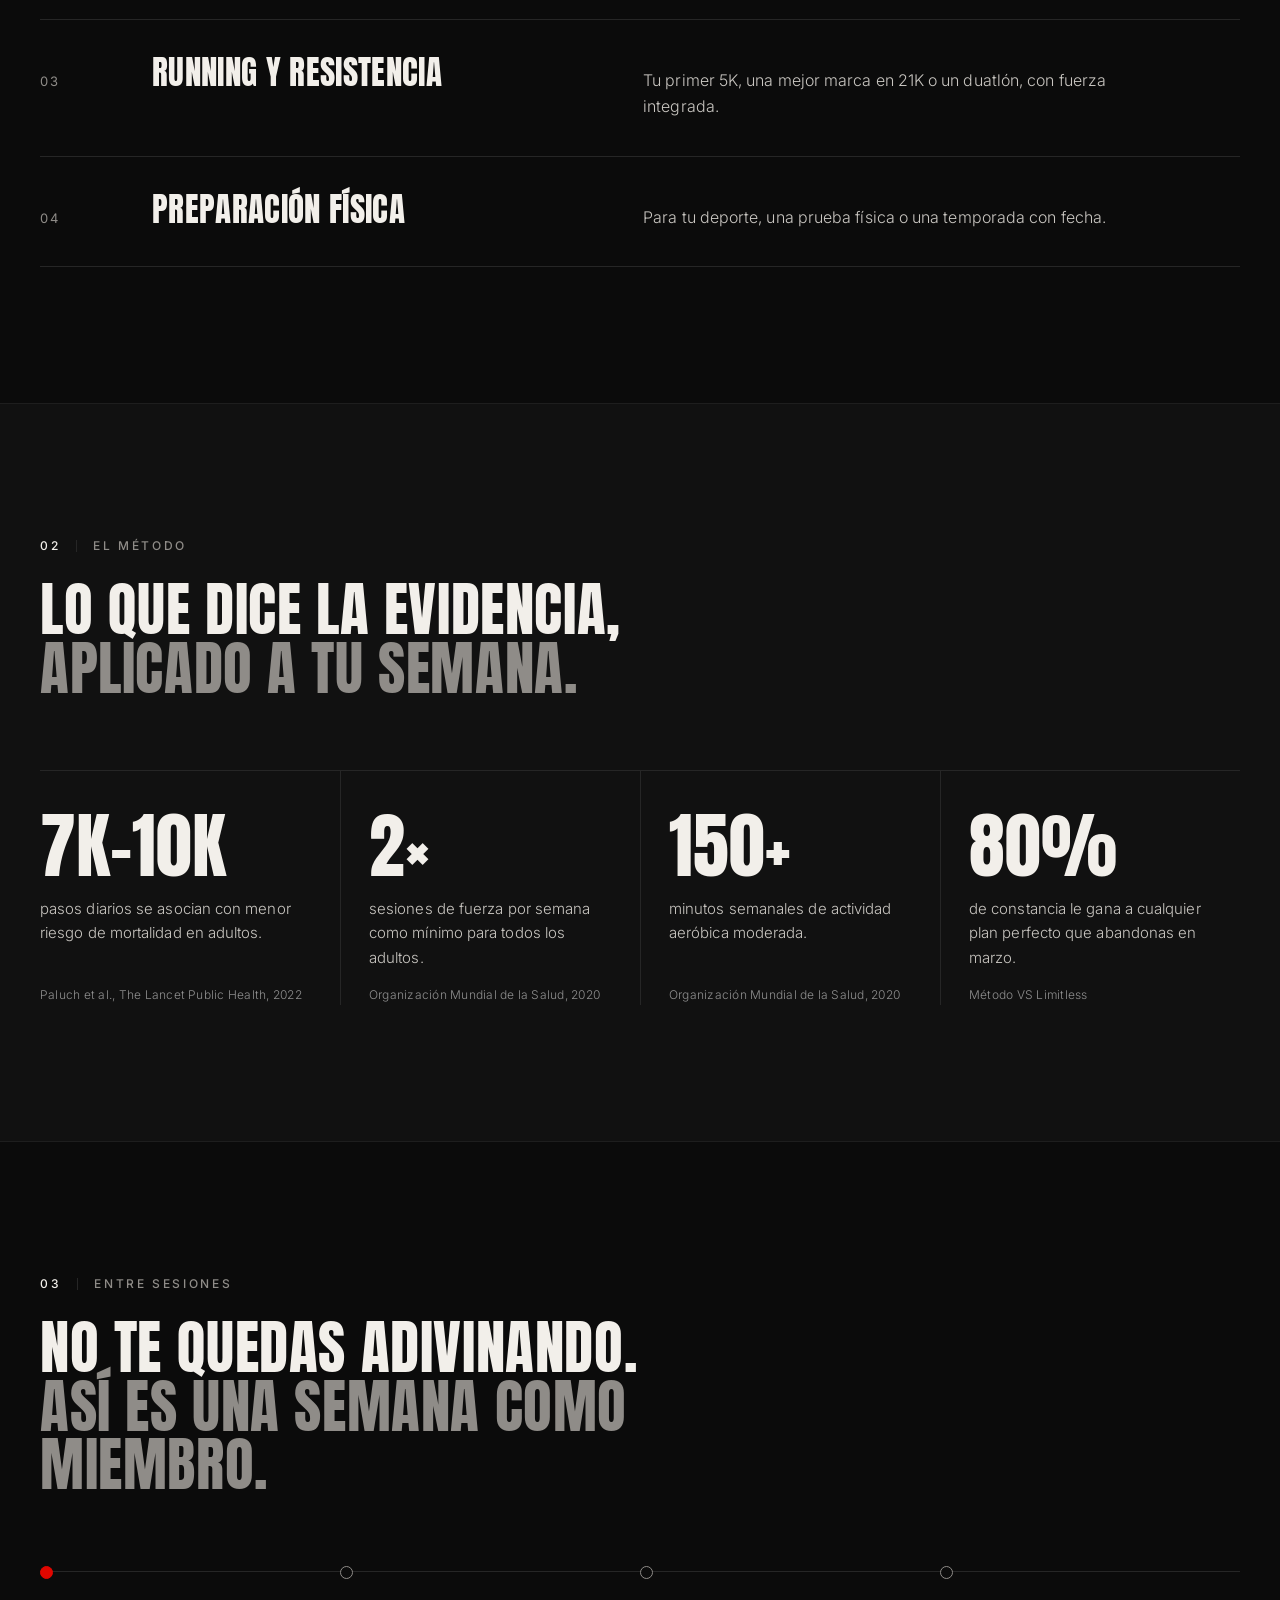
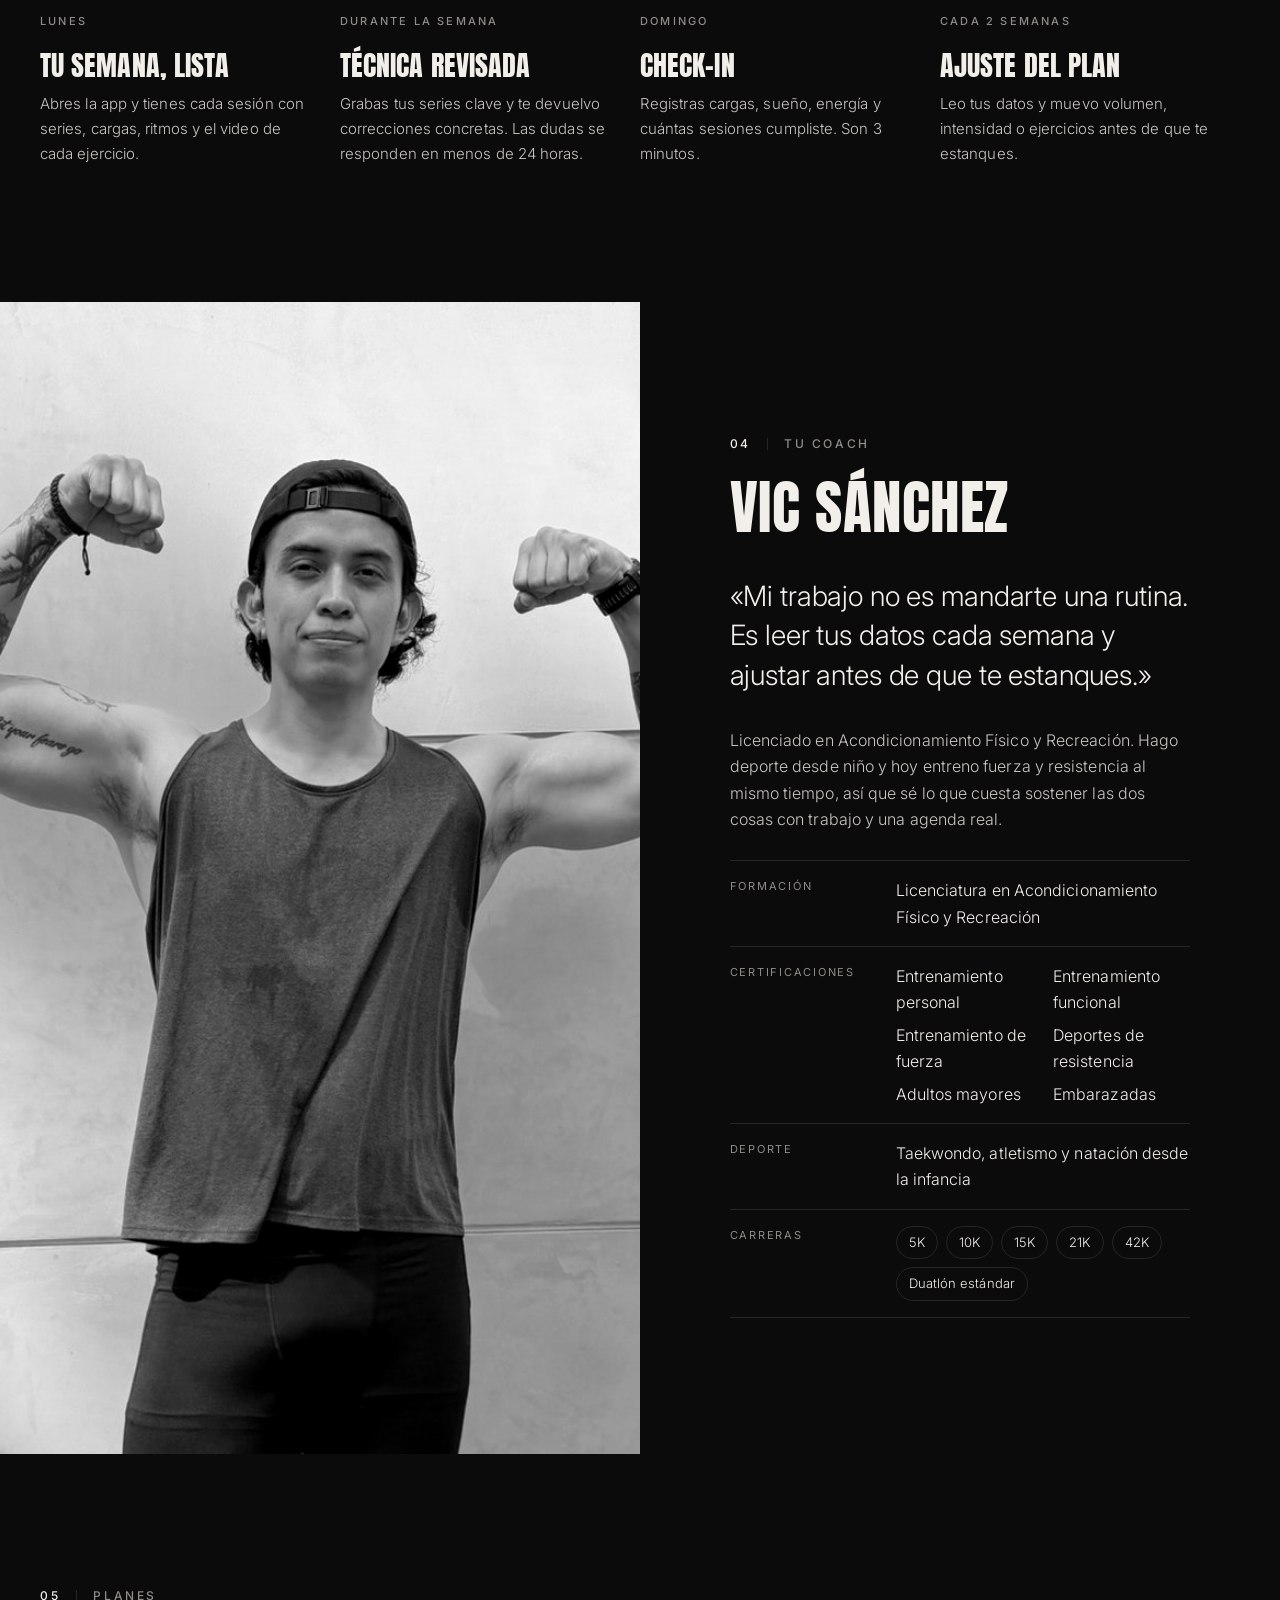
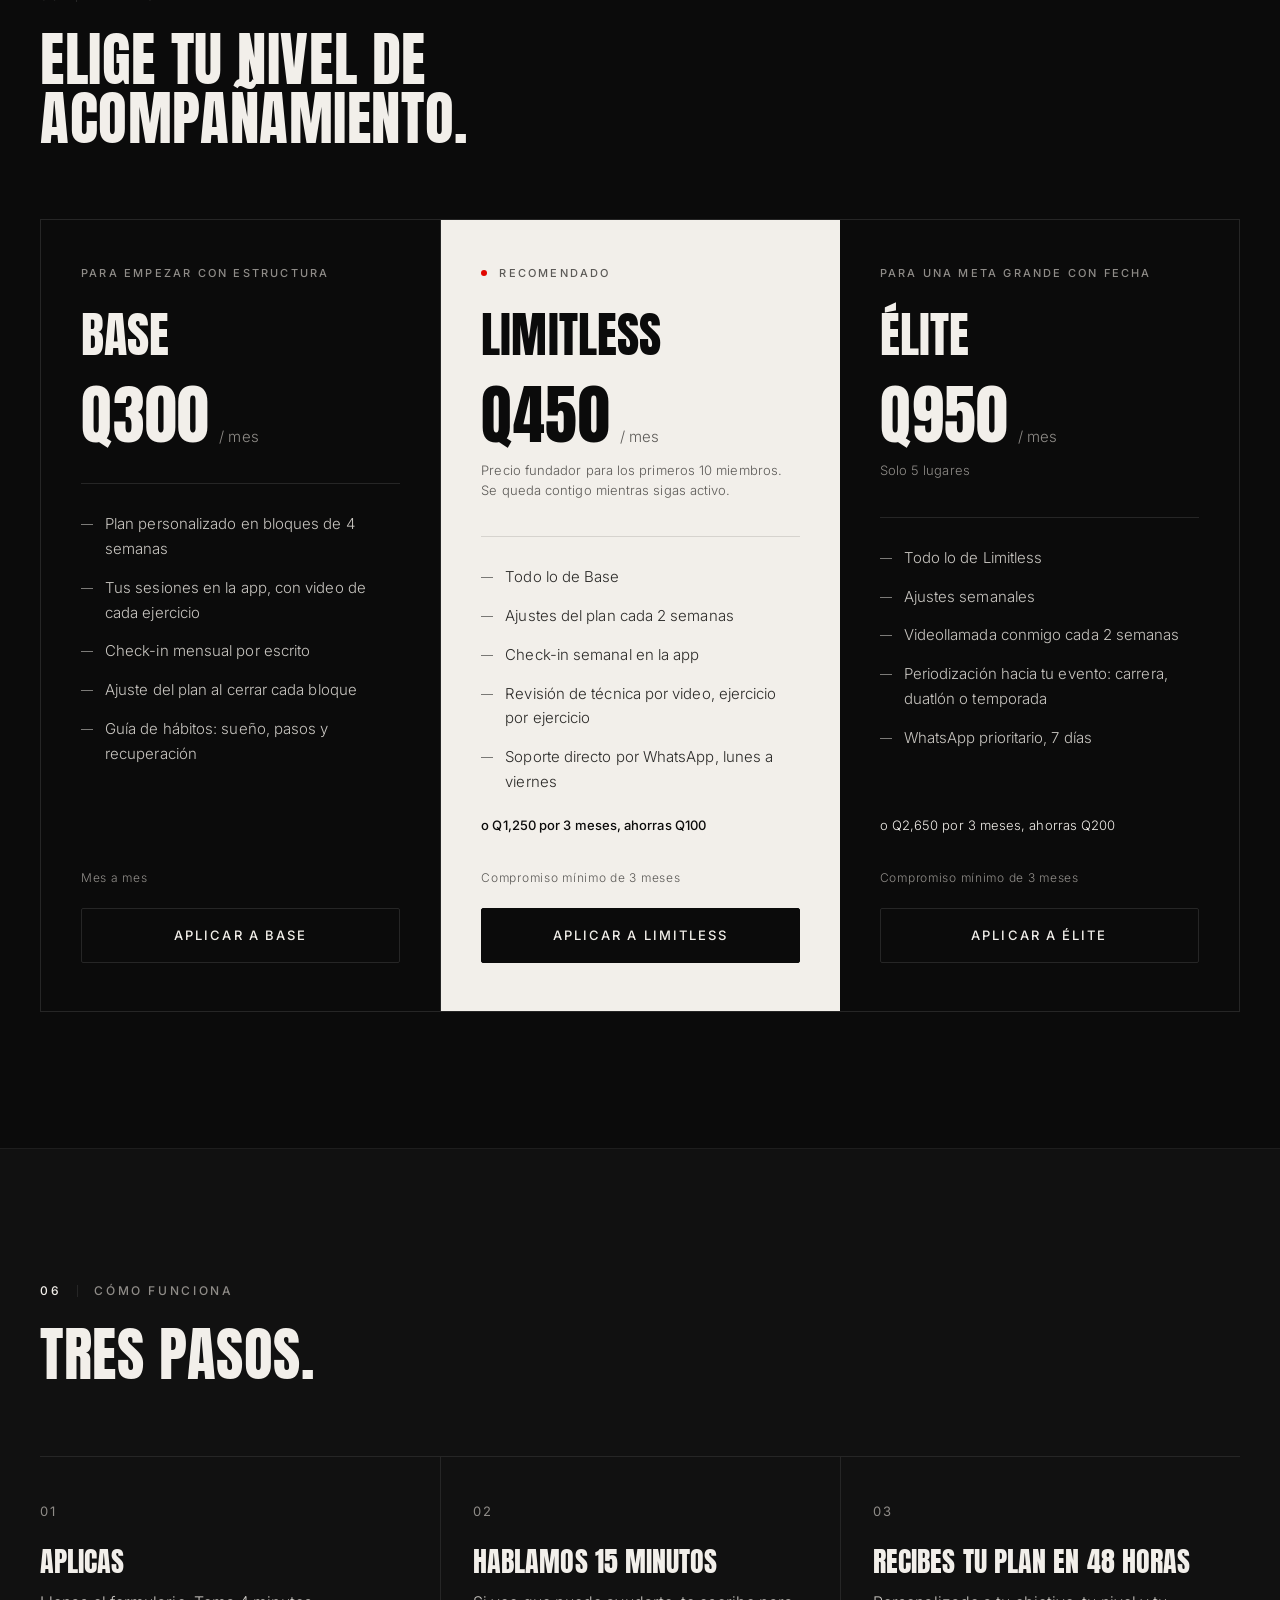
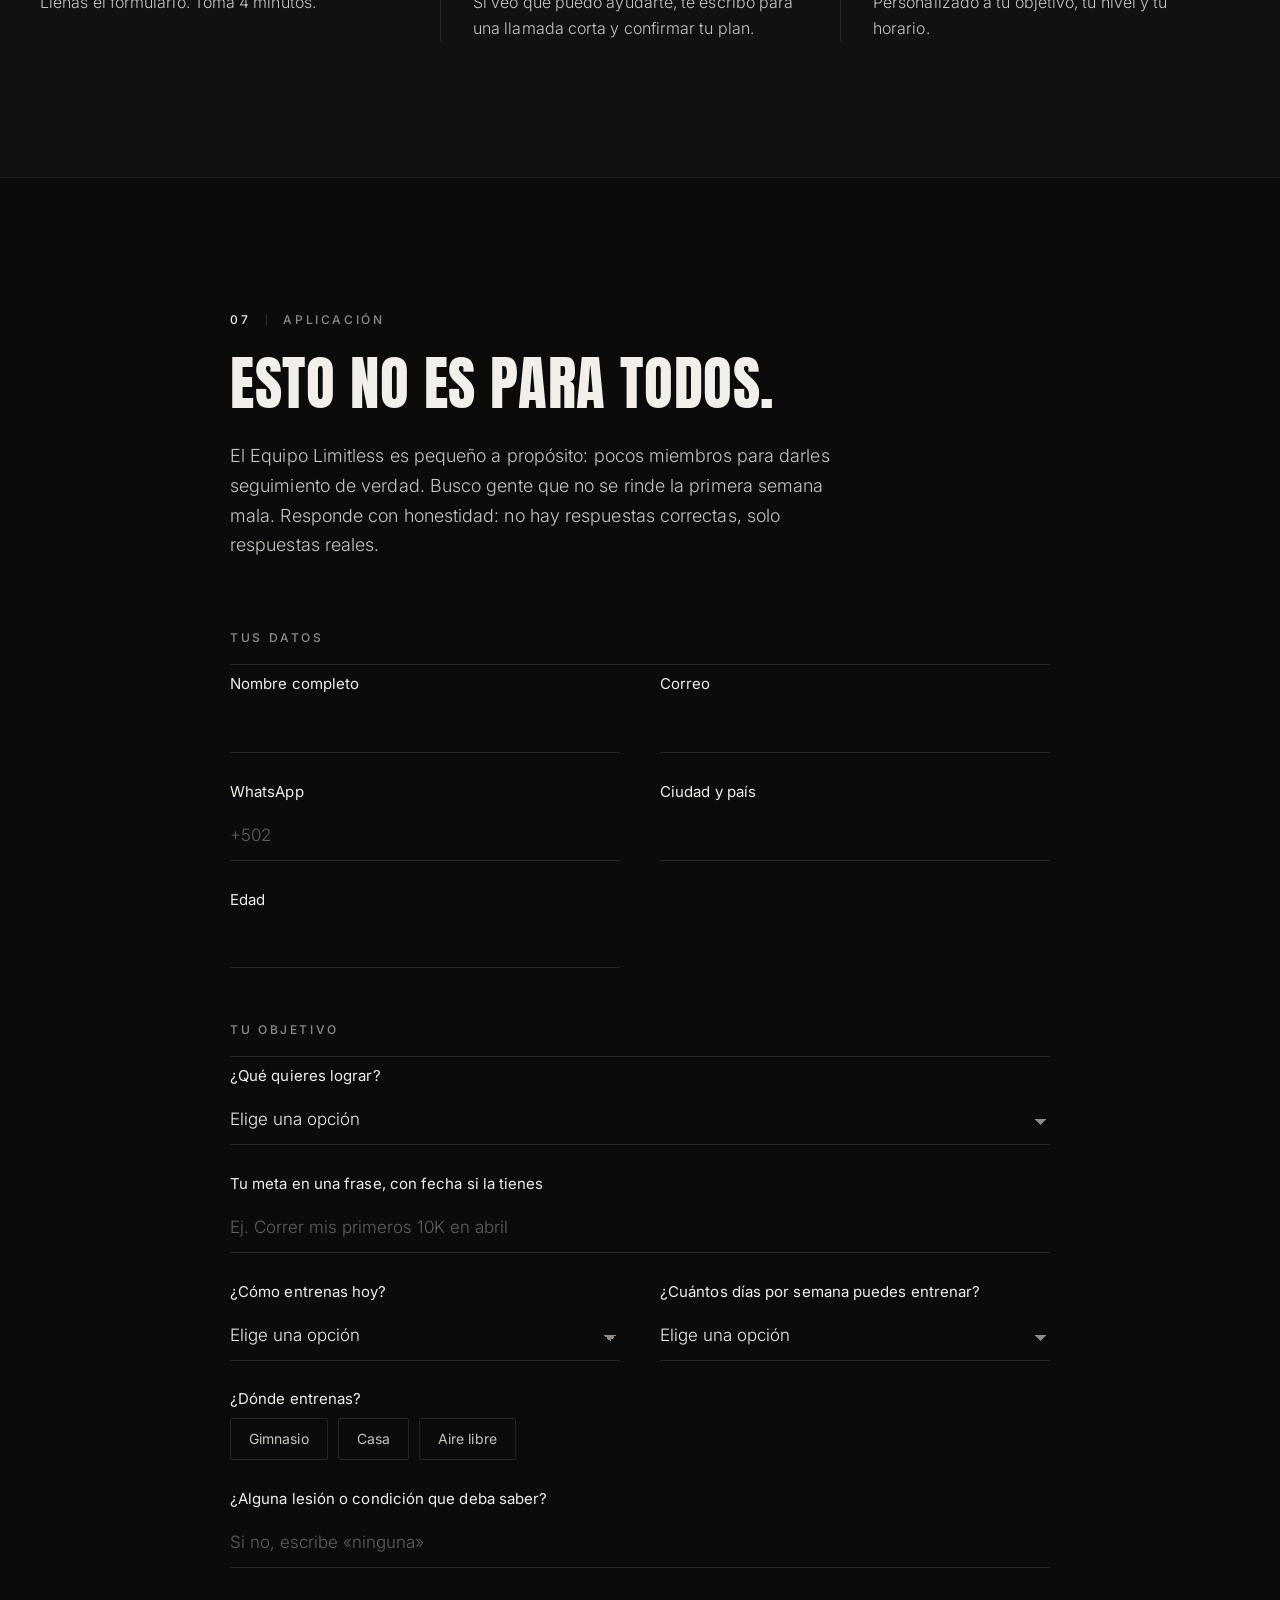
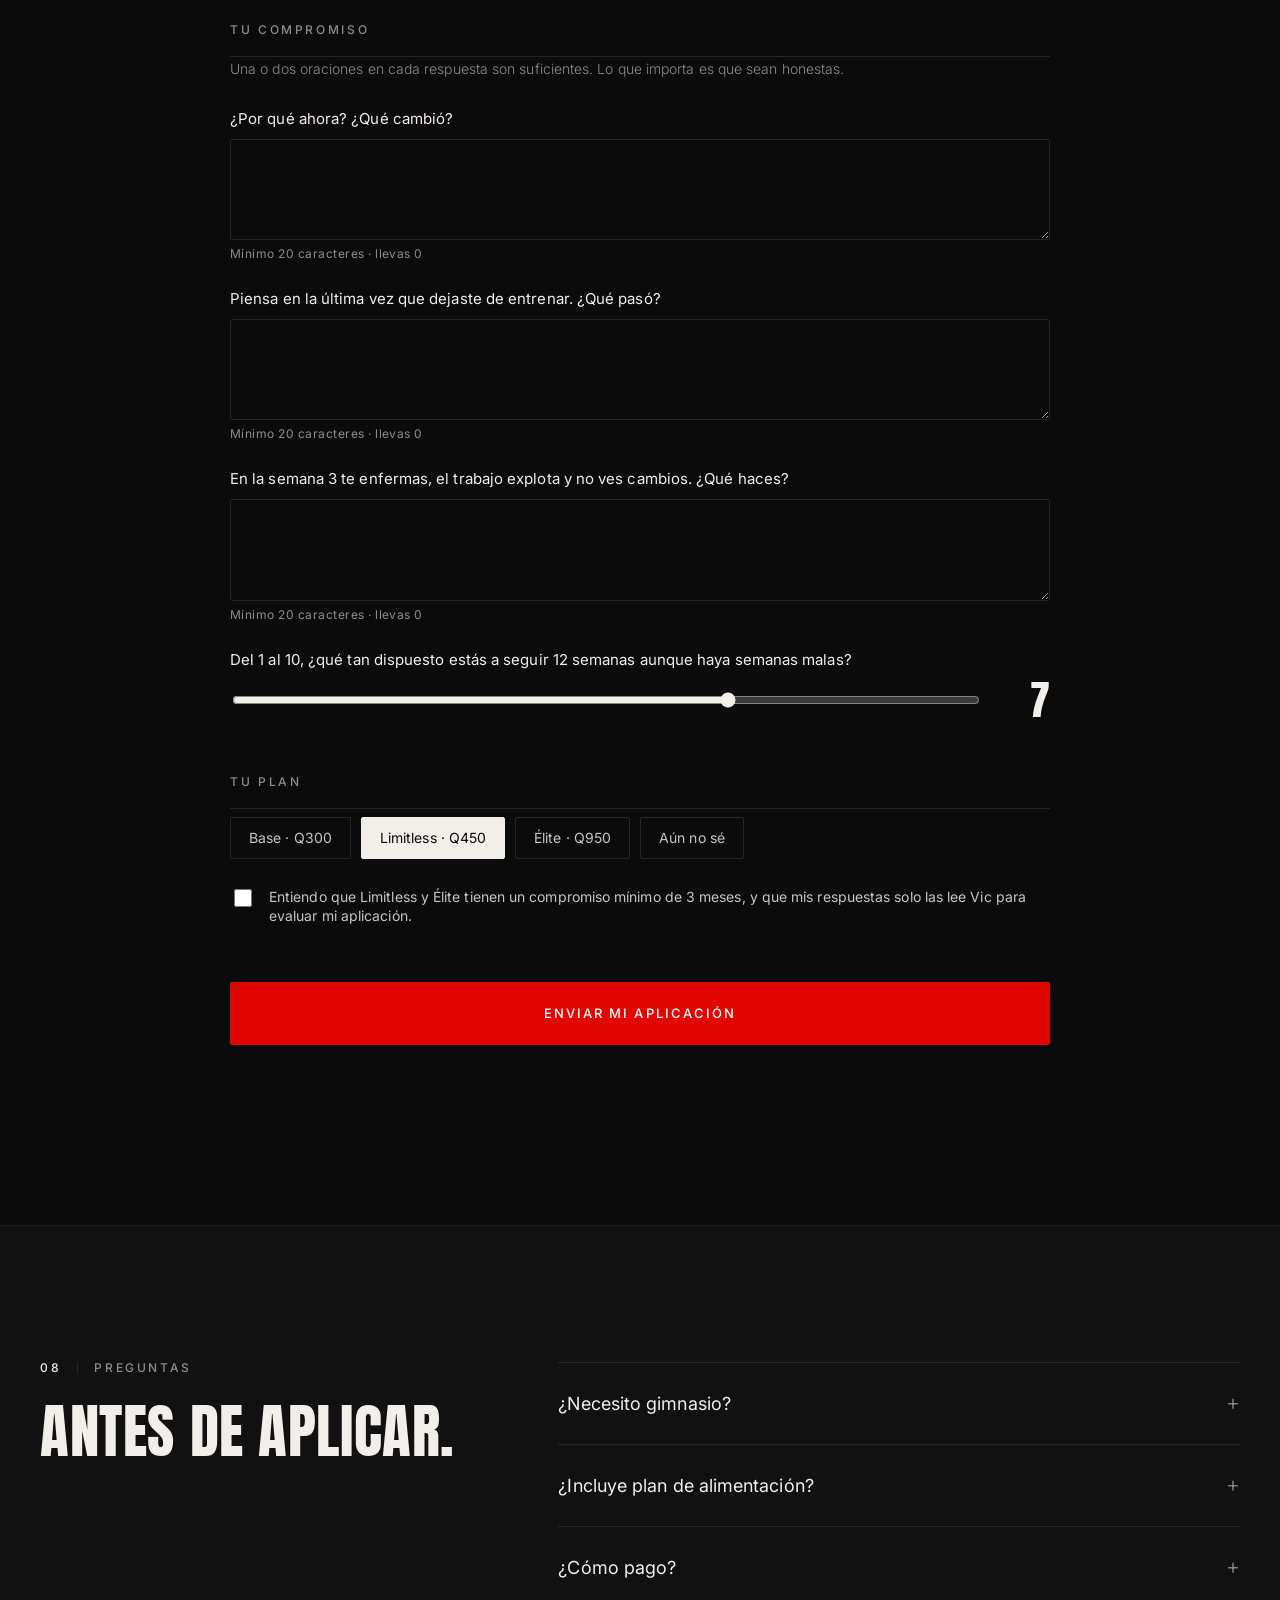
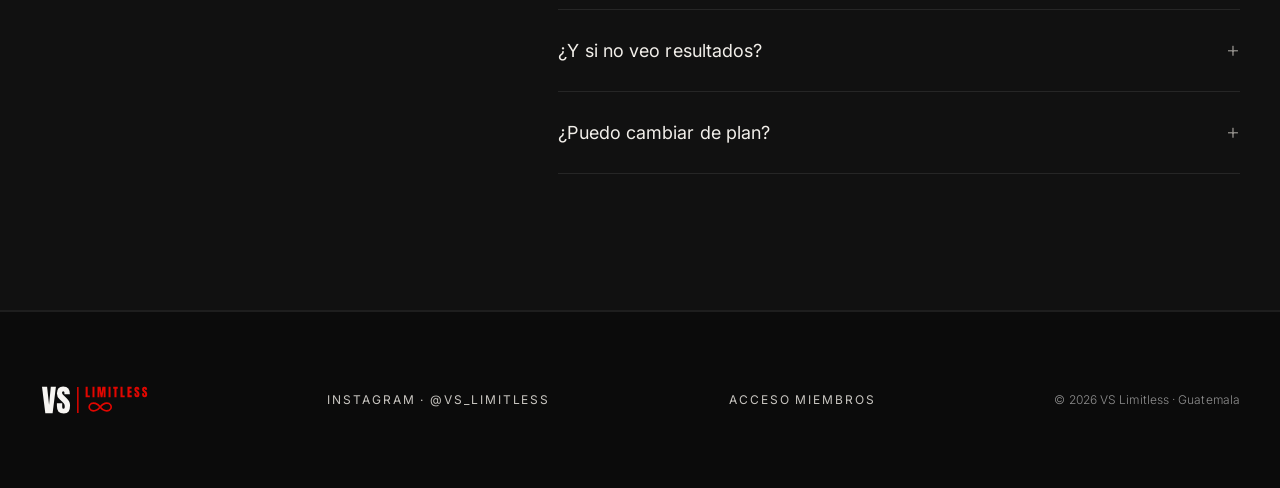
==== commit 0b6ef0a2: "Landing: aclara las distancias corridas Co-Authored-By: Claude Opus 5.5 <noreply@anthropic.com> Clau" ====
--- a/index.html
+++ b/index.html
@@ -45,7 +45,7 @@
   <div class="wrap marcas-in">
     <div class="marca"><span class="marca-n">Lic.</span><span class="marca-l">Acondicionamiento<br>Físico y Recreación</span></div>
     <div class="marca"><span class="marca-n">6</span><span class="marca-l">Especialidades<br>certificadas</span></div>
-    <div class="marca"><span class="marca-n">42K</span><span class="marca-l">Del 5K al maratón<br>y duatlón</span></div>
+    <div class="marca"><span class="marca-n">5K–42K</span><span class="marca-l">Distancias corridas<br>y duatlón estándar</span></div>
   </div>
 </section>
 
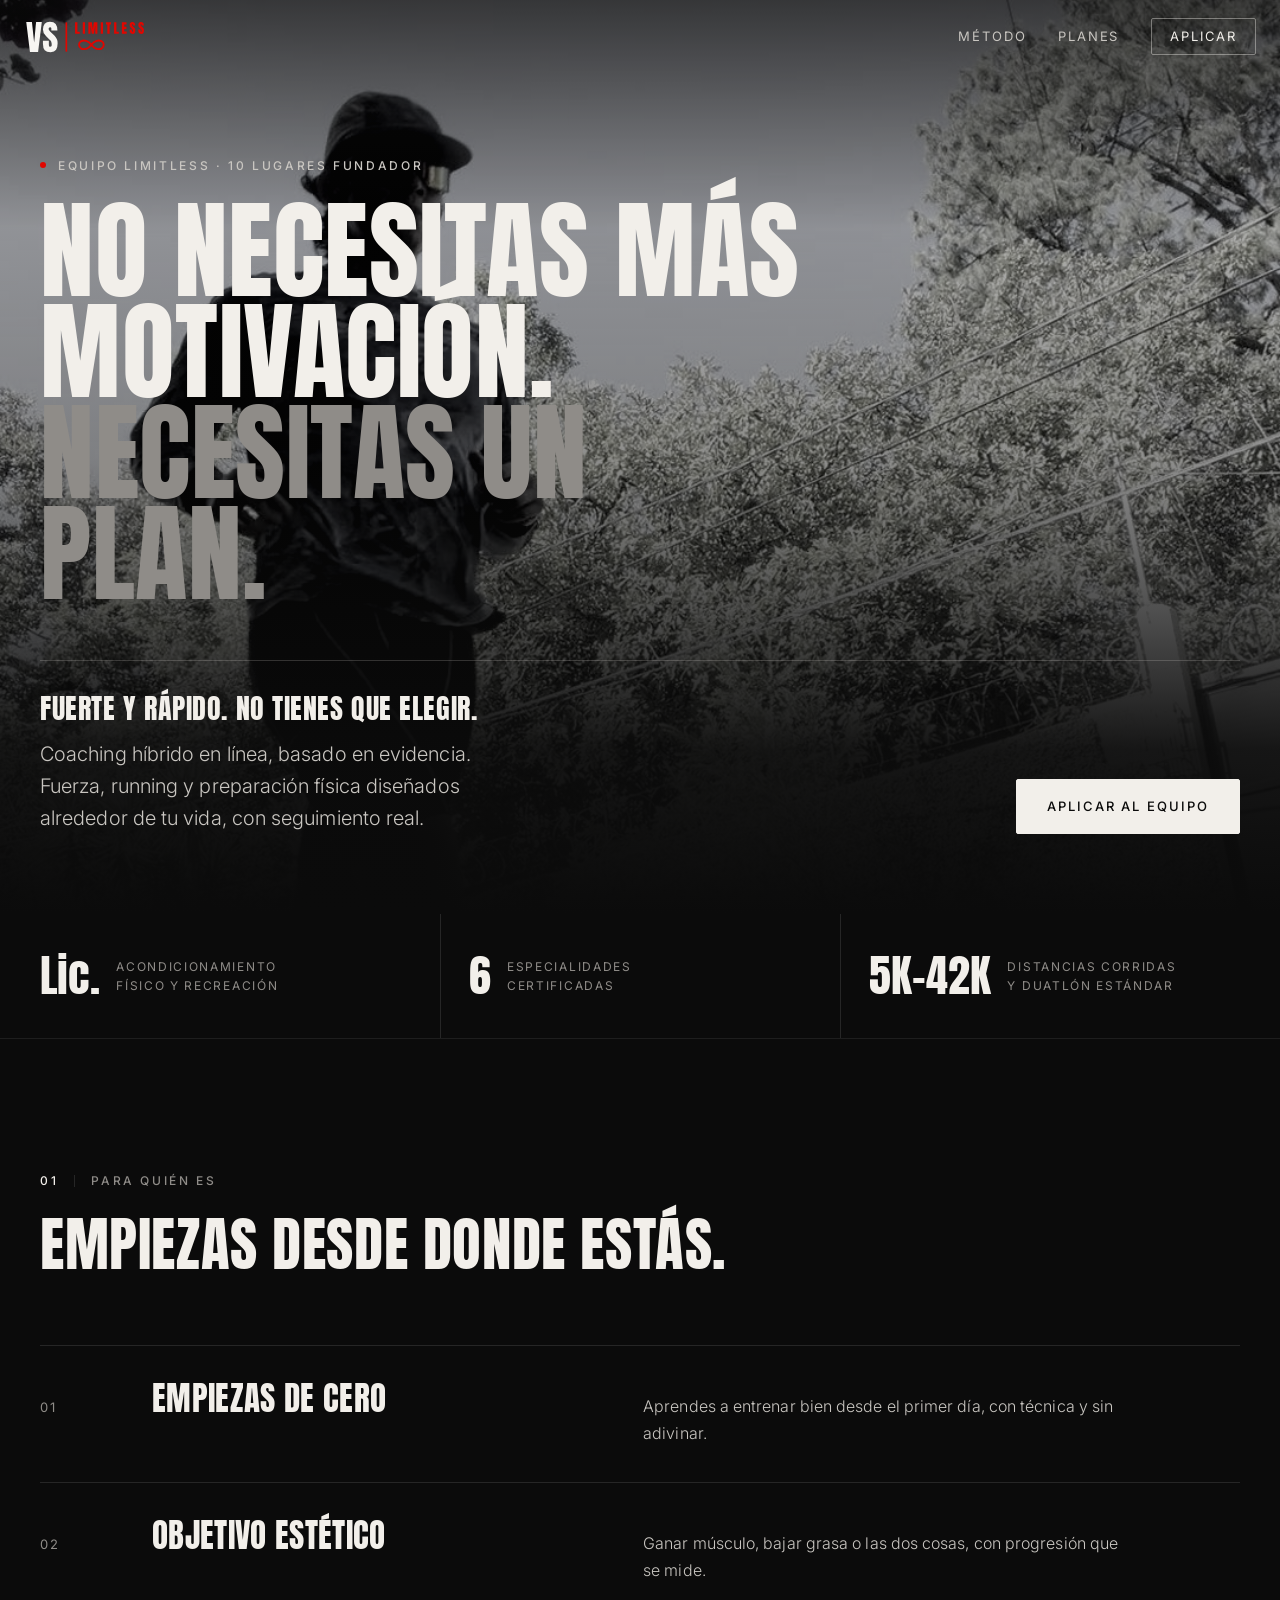
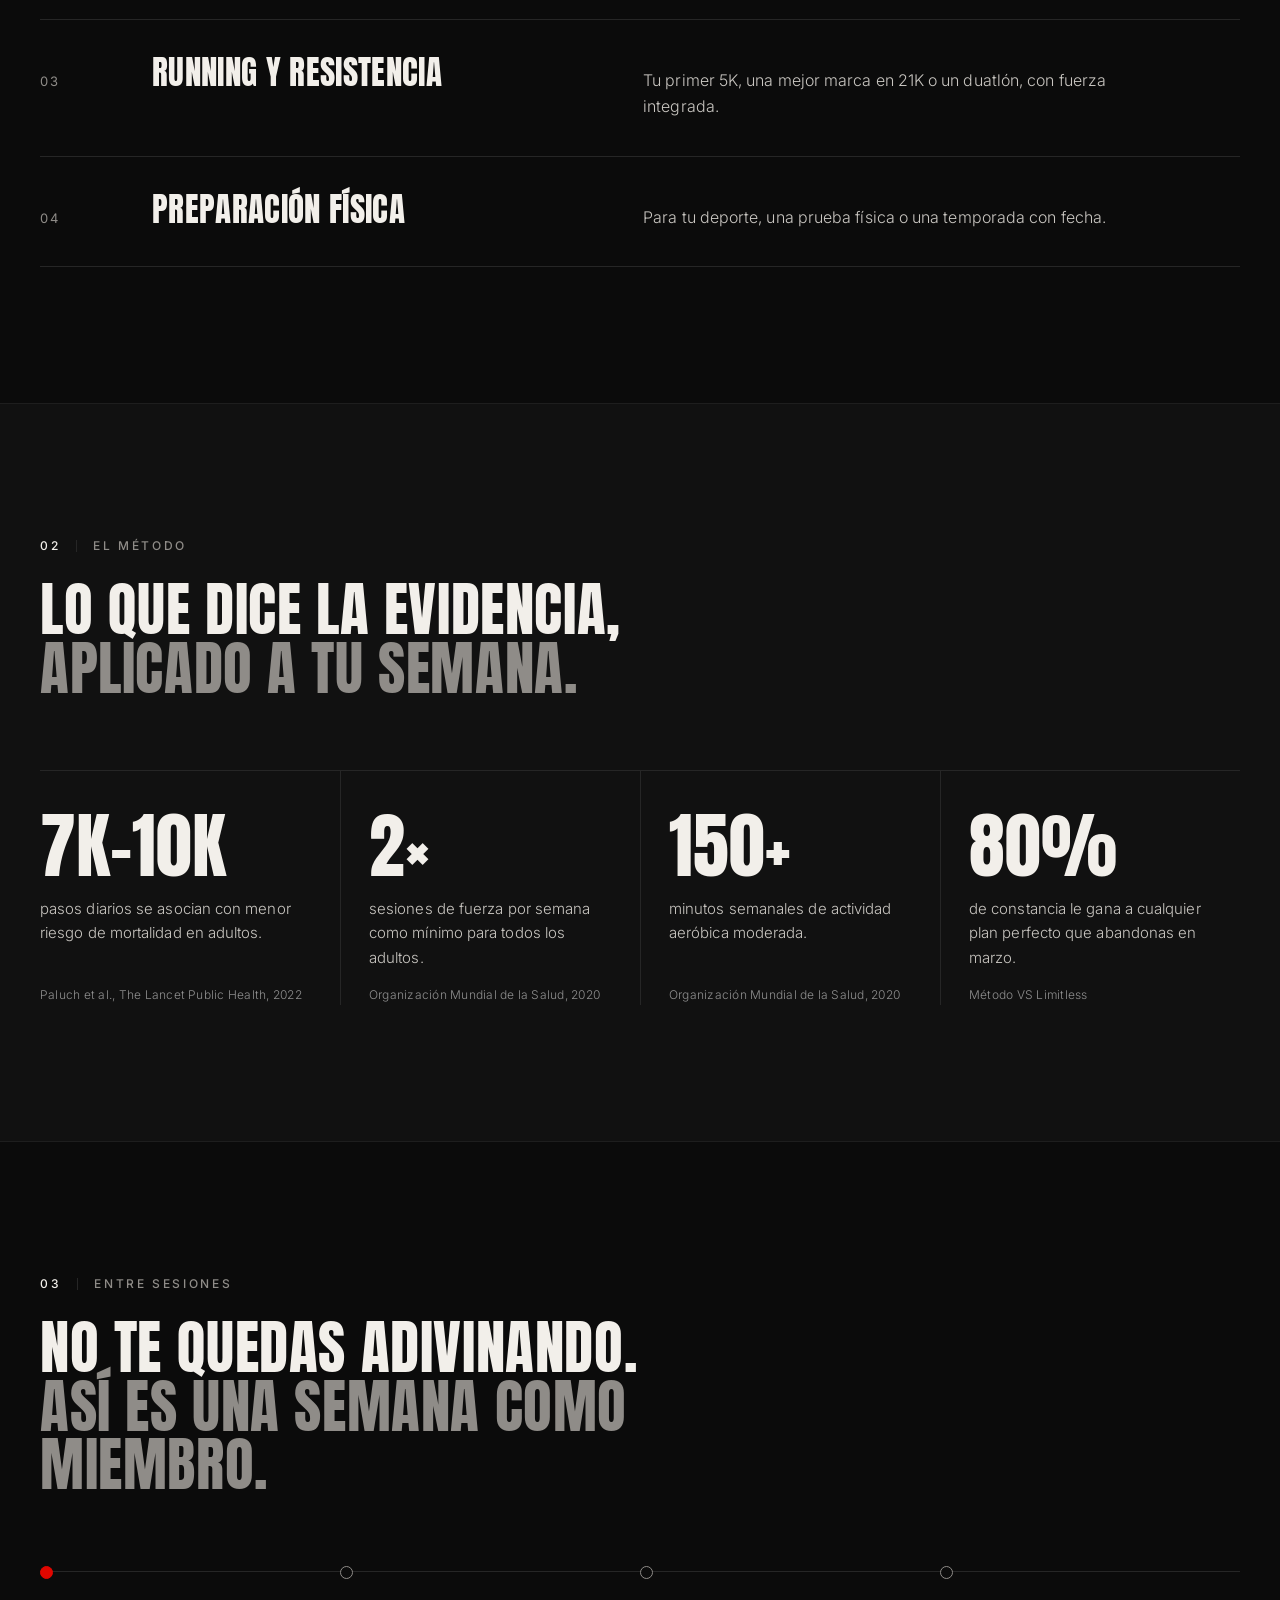
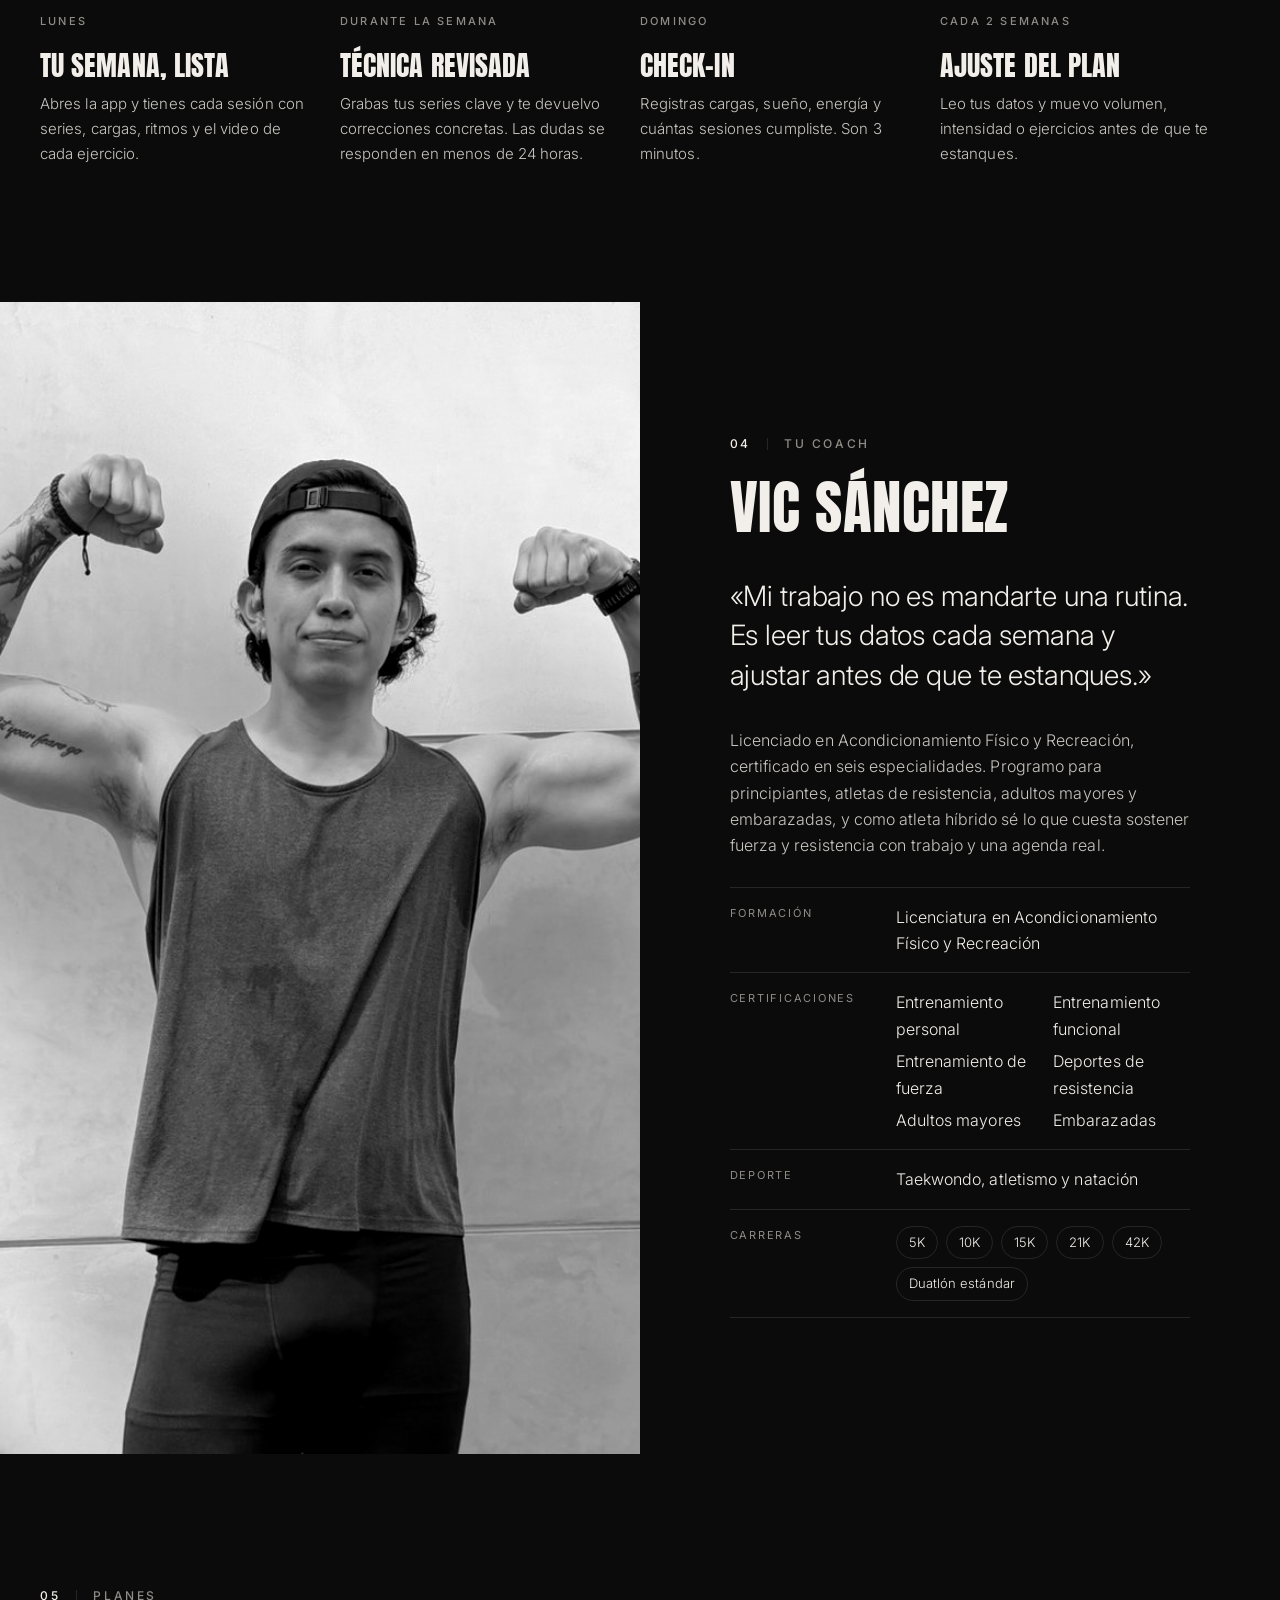
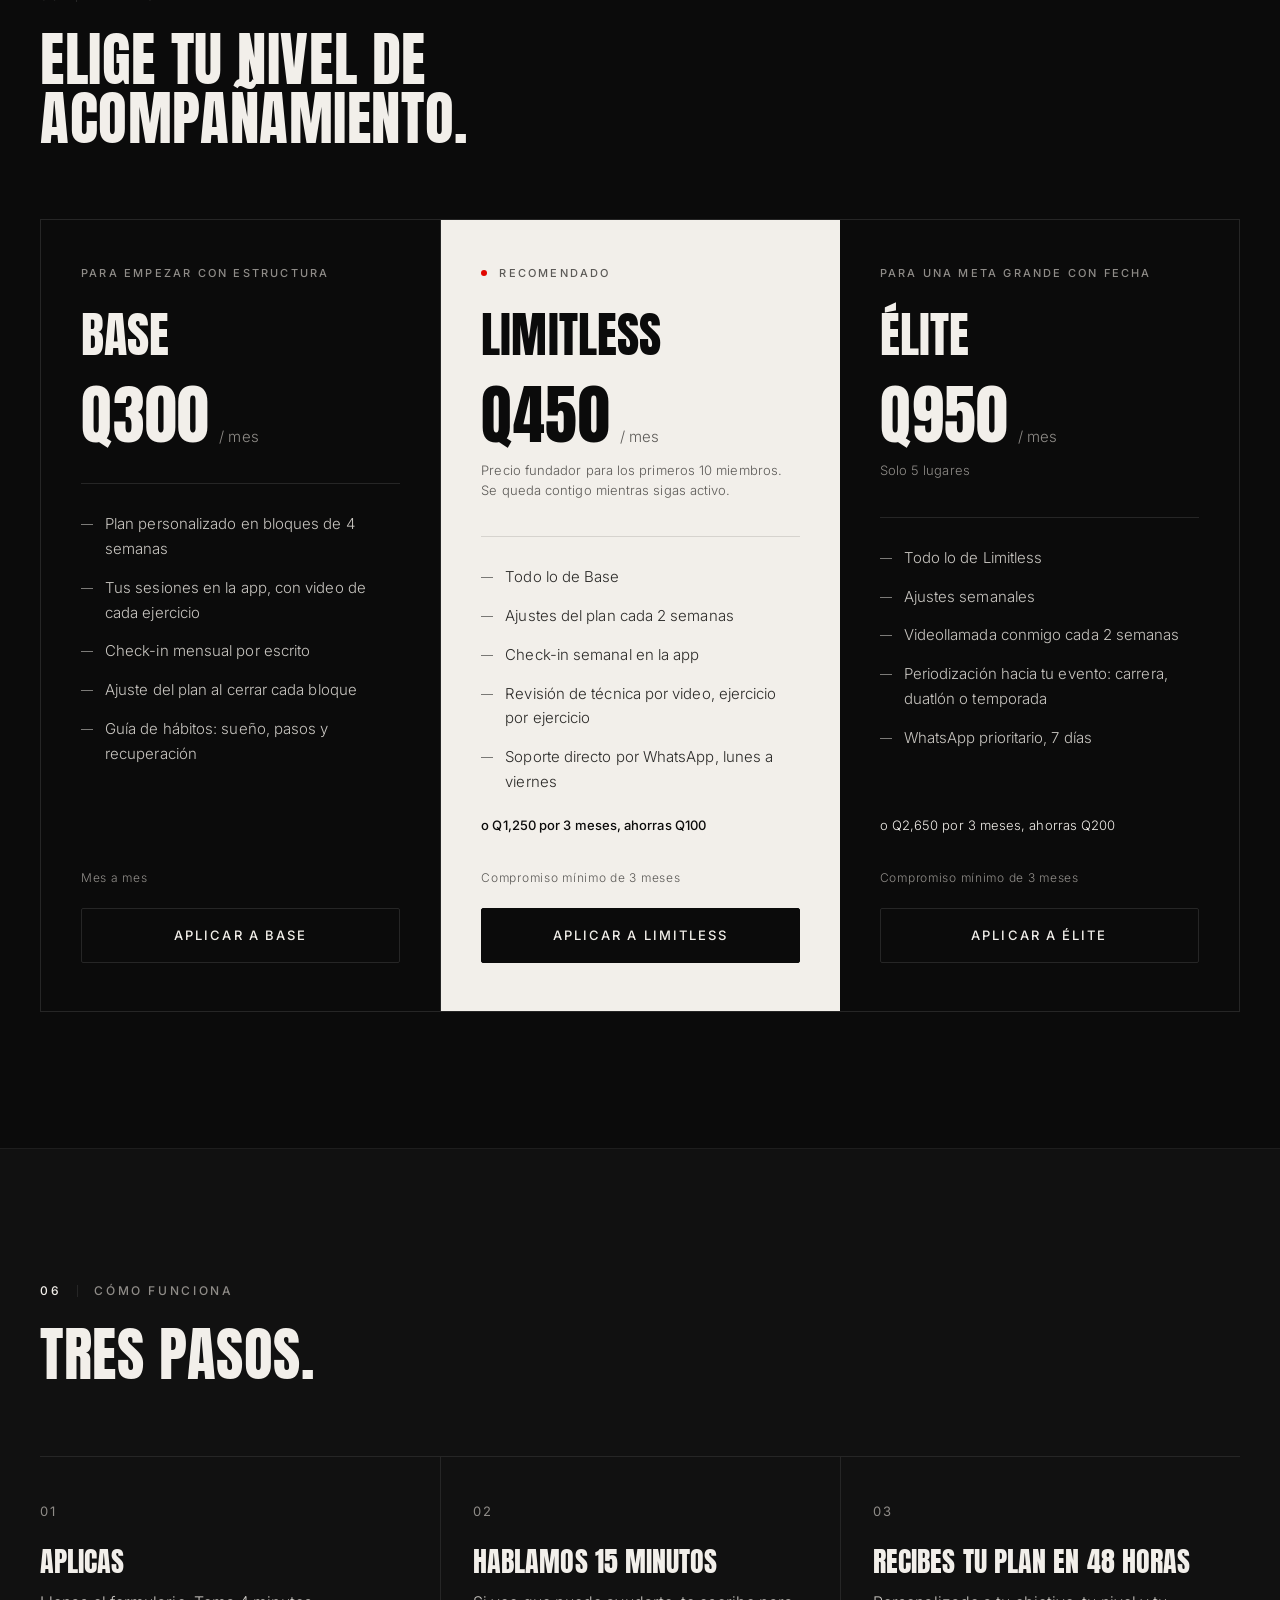
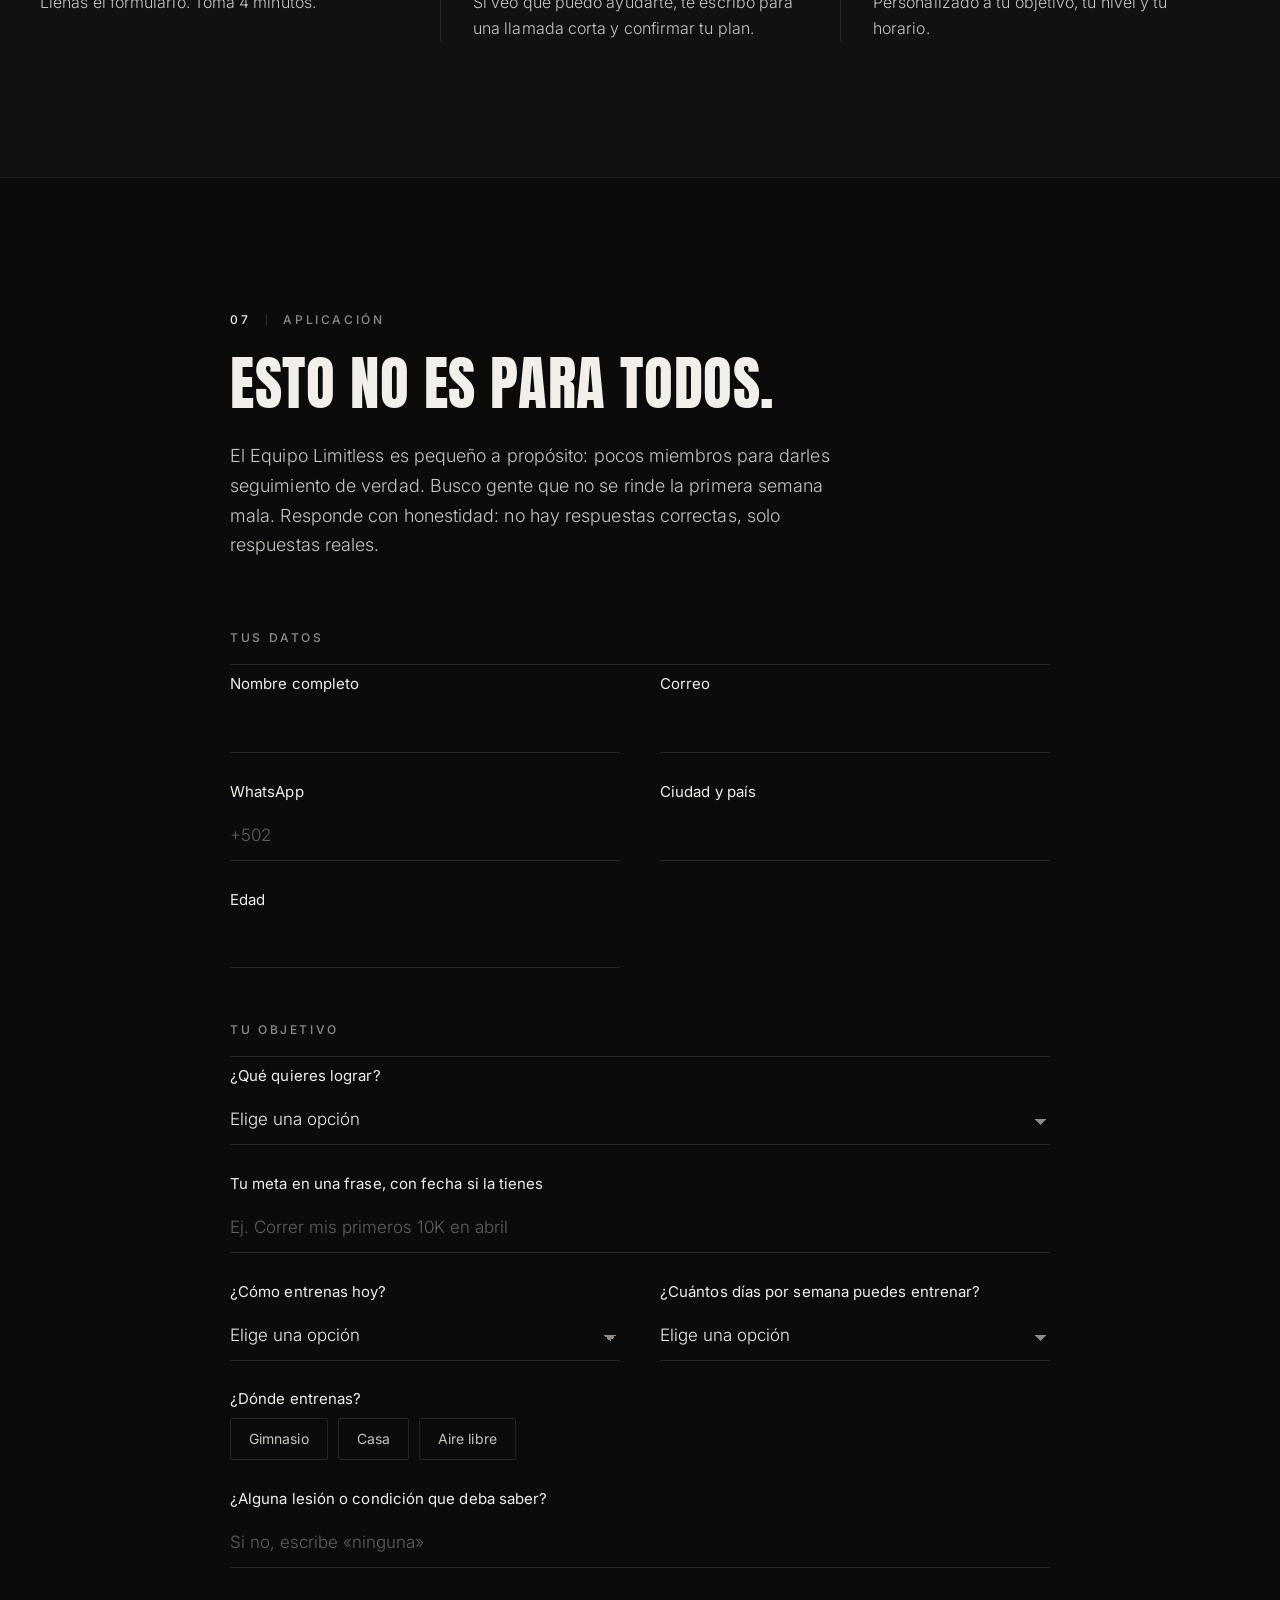
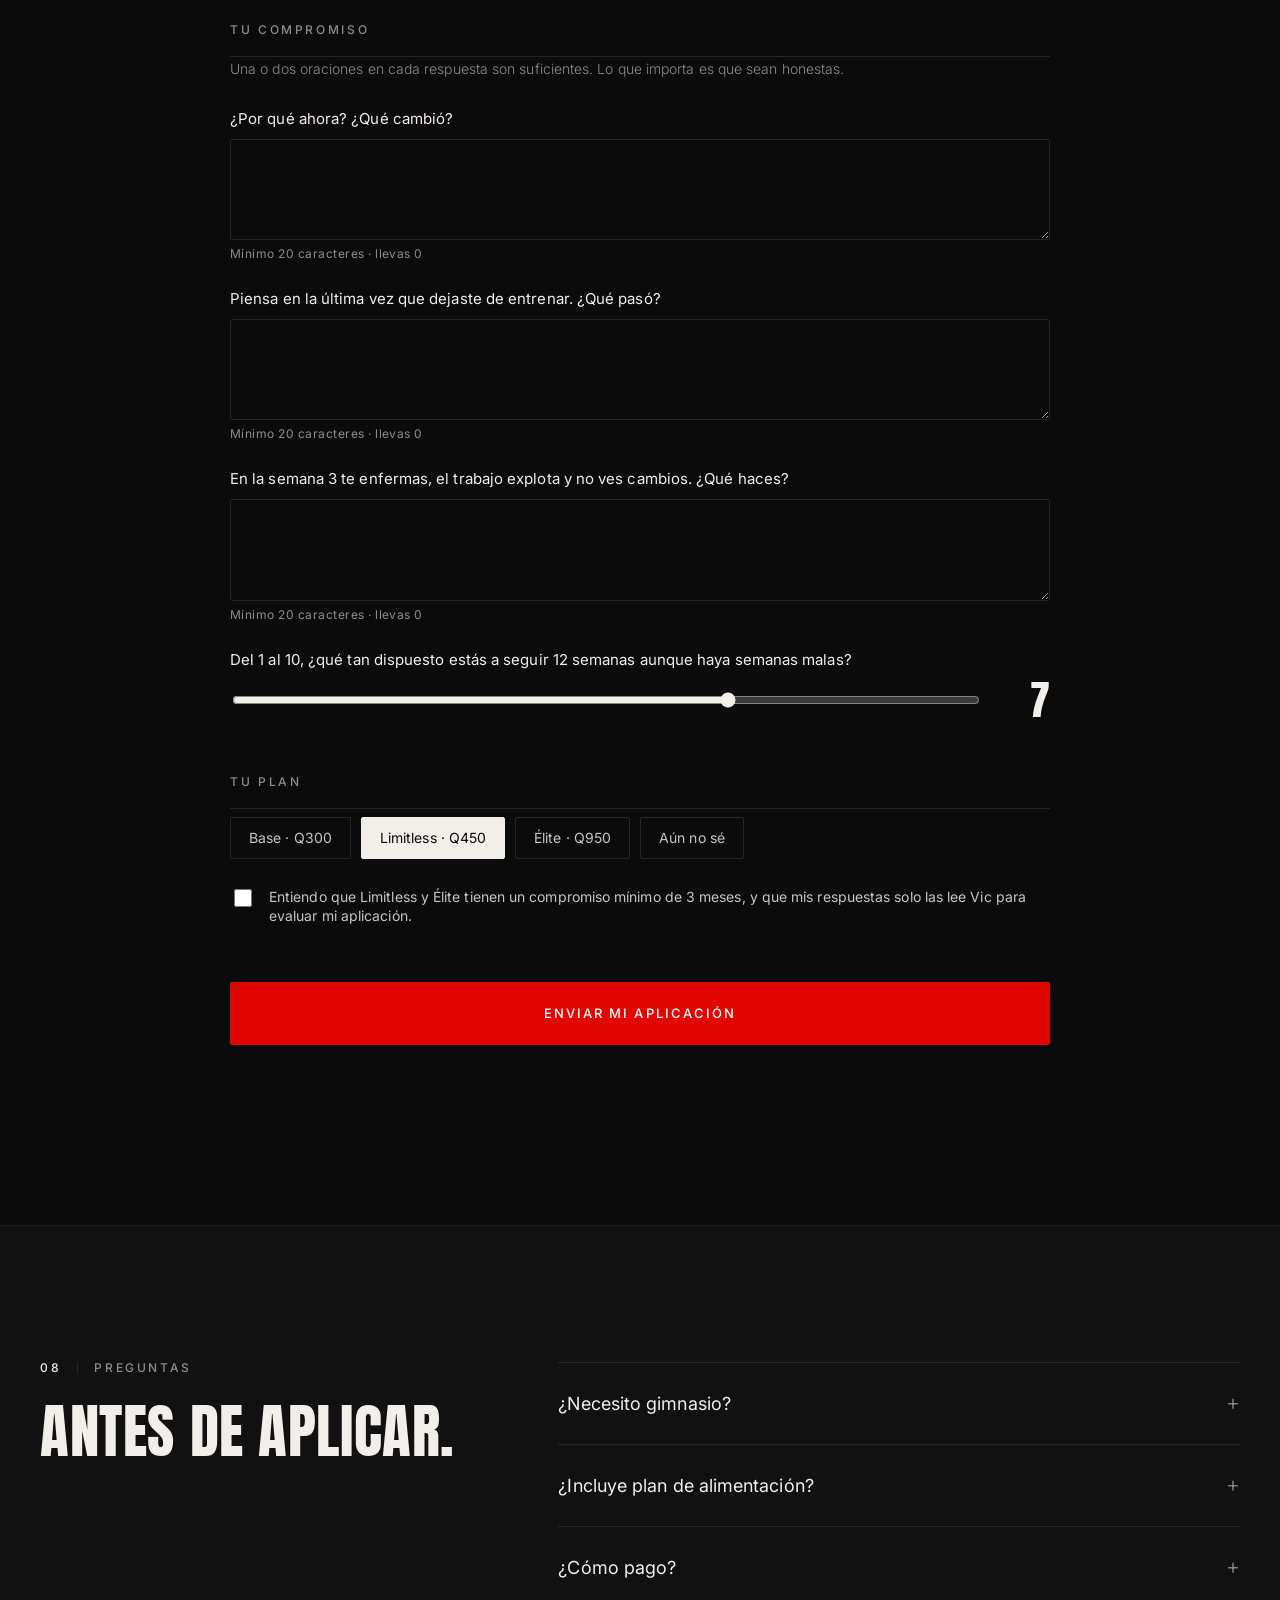
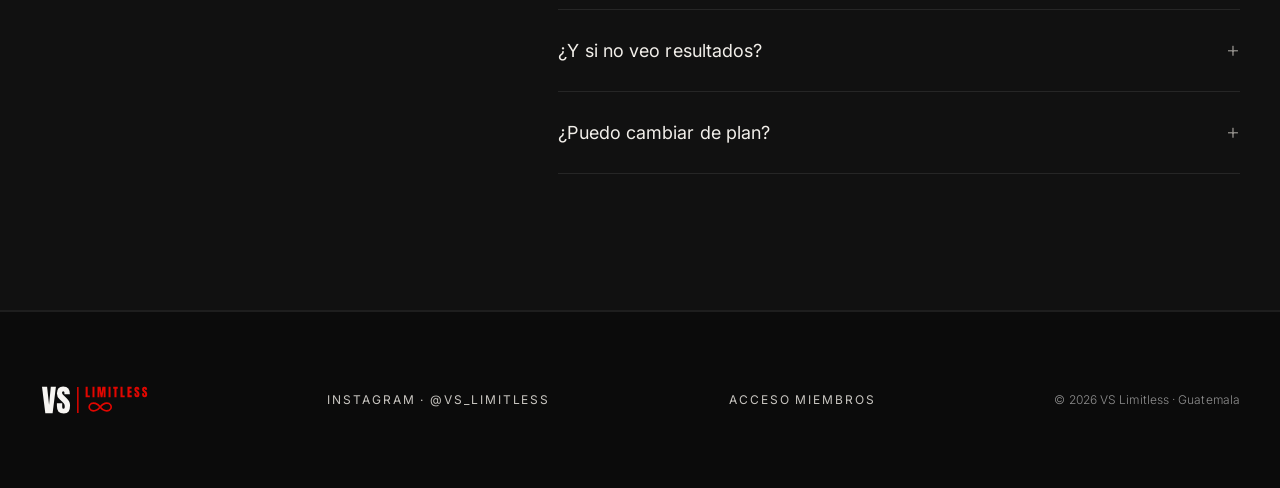
==== commit 41fa0312: "Landing: presentación del coach enfocada en credenciales Co-Authored-By: Claude Opus 5.5 <noreply@an" ====
--- a/index.html
+++ b/index.html
@@ -96,13 +96,13 @@
     <p class="eyebrow"><span>04</span>Tu coach</p>
     <h2 class="h-l">Vic Sánchez</h2>
     <p class="cita">«Mi trabajo no es mandarte una rutina. Es leer tus datos cada semana y ajustar antes de que te estanques.»</p>
-    <p>Licenciado en Acondicionamiento Físico y Recreación. Hago deporte desde niño y hoy entreno fuerza y resistencia al mismo tiempo, así que sé lo que cuesta sostener las dos cosas con trabajo y una agenda real.</p>
+    <p>Licenciado en Acondicionamiento Físico y Recreación, certificado en seis especialidades. Programo para principiantes, atletas de resistencia, adultos mayores y embarazadas, y como atleta híbrido sé lo que cuesta sostener fuerza y resistencia con trabajo y una agenda real.</p>
     <dl class="cv">
       <div><dt>Formación</dt><dd>Licenciatura en Acondicionamiento Físico y Recreación</dd></div>
       <div><dt>Certificaciones</dt><dd><ul>
         <li>Entrenamiento personal</li><li>Entrenamiento funcional</li><li>Entrenamiento de fuerza</li>
         <li>Deportes de resistencia</li><li>Adultos mayores</li><li>Embarazadas</li></ul></dd></div>
-      <div><dt>Deporte</dt><dd>Taekwondo, atletismo y natación desde la infancia</dd></div>
+      <div><dt>Deporte</dt><dd>Taekwondo, atletismo y natación</dd></div>
       <div><dt>Carreras</dt><dd><ul class="cv-chips"><li>5K</li><li>10K</li><li>15K</li><li>21K</li><li>42K</li><li>Duatlón estándar</li></ul></dd></div>
     </dl>
   </div>
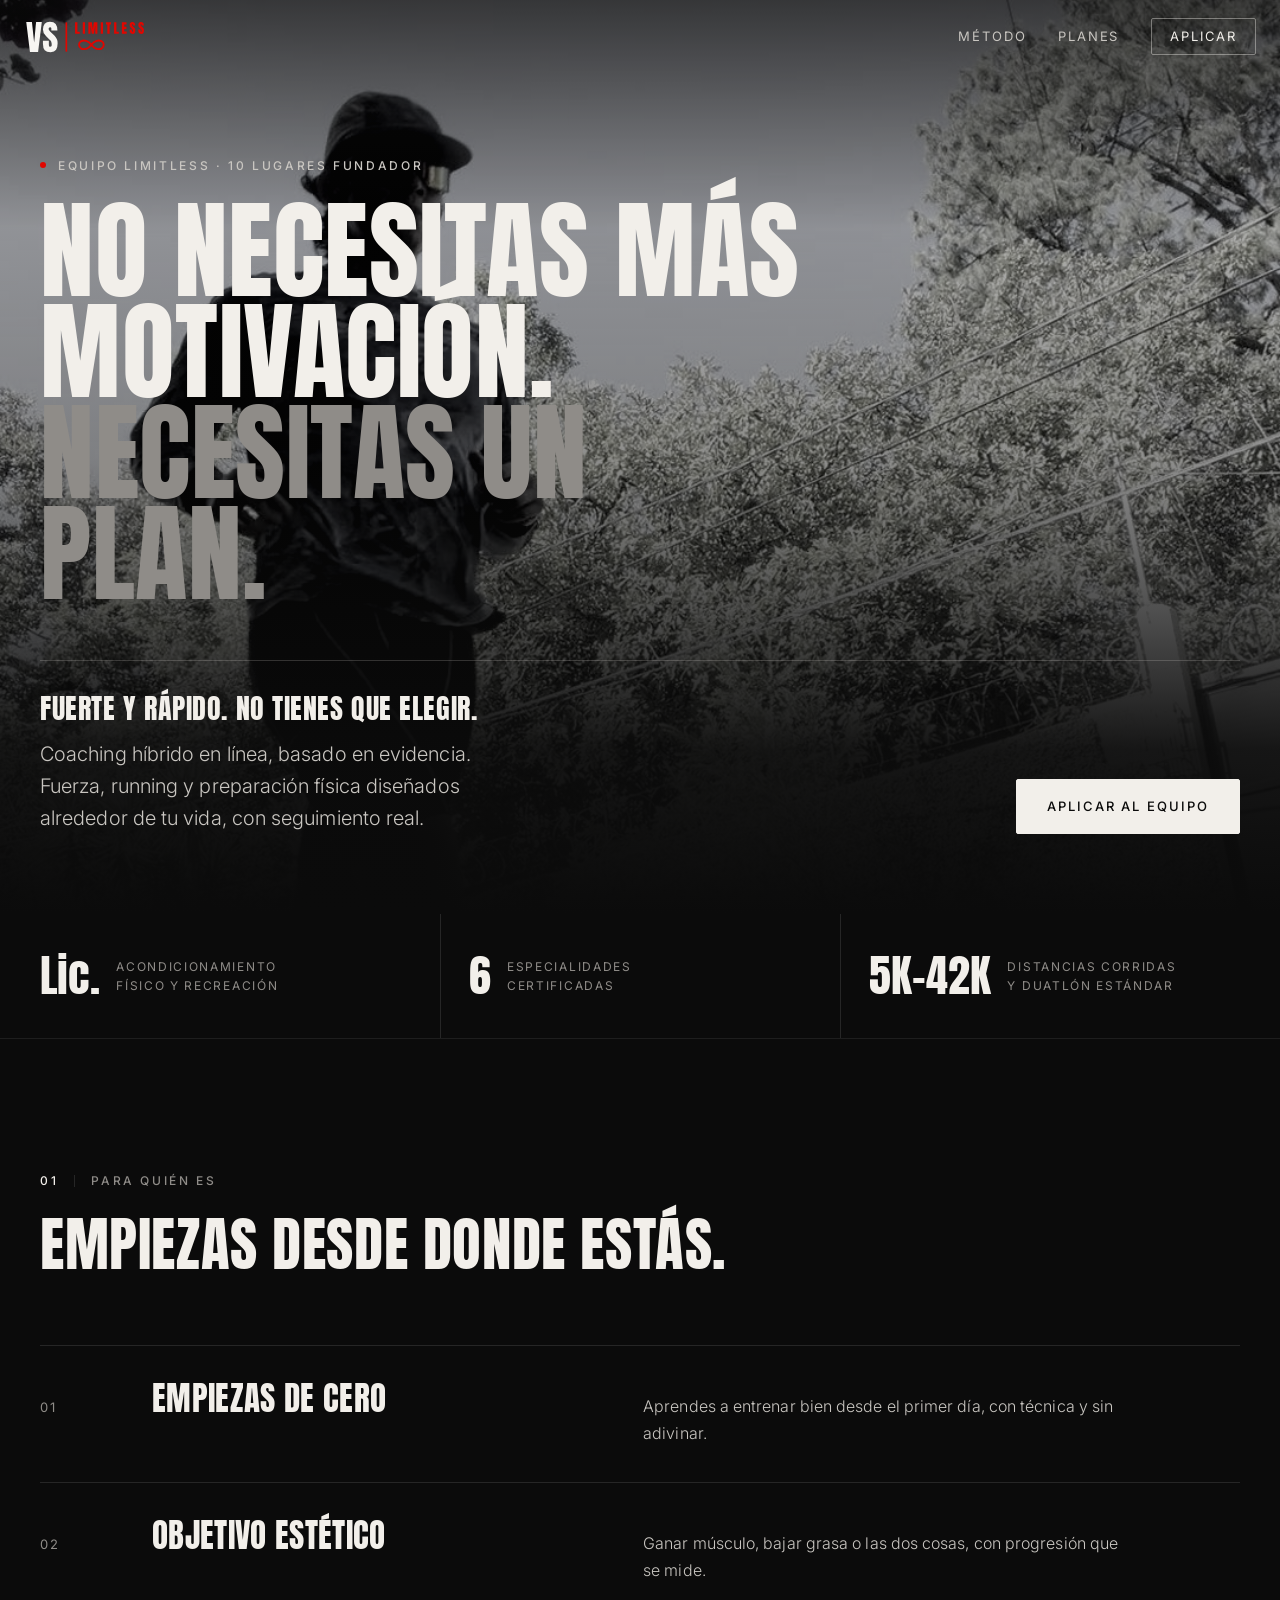
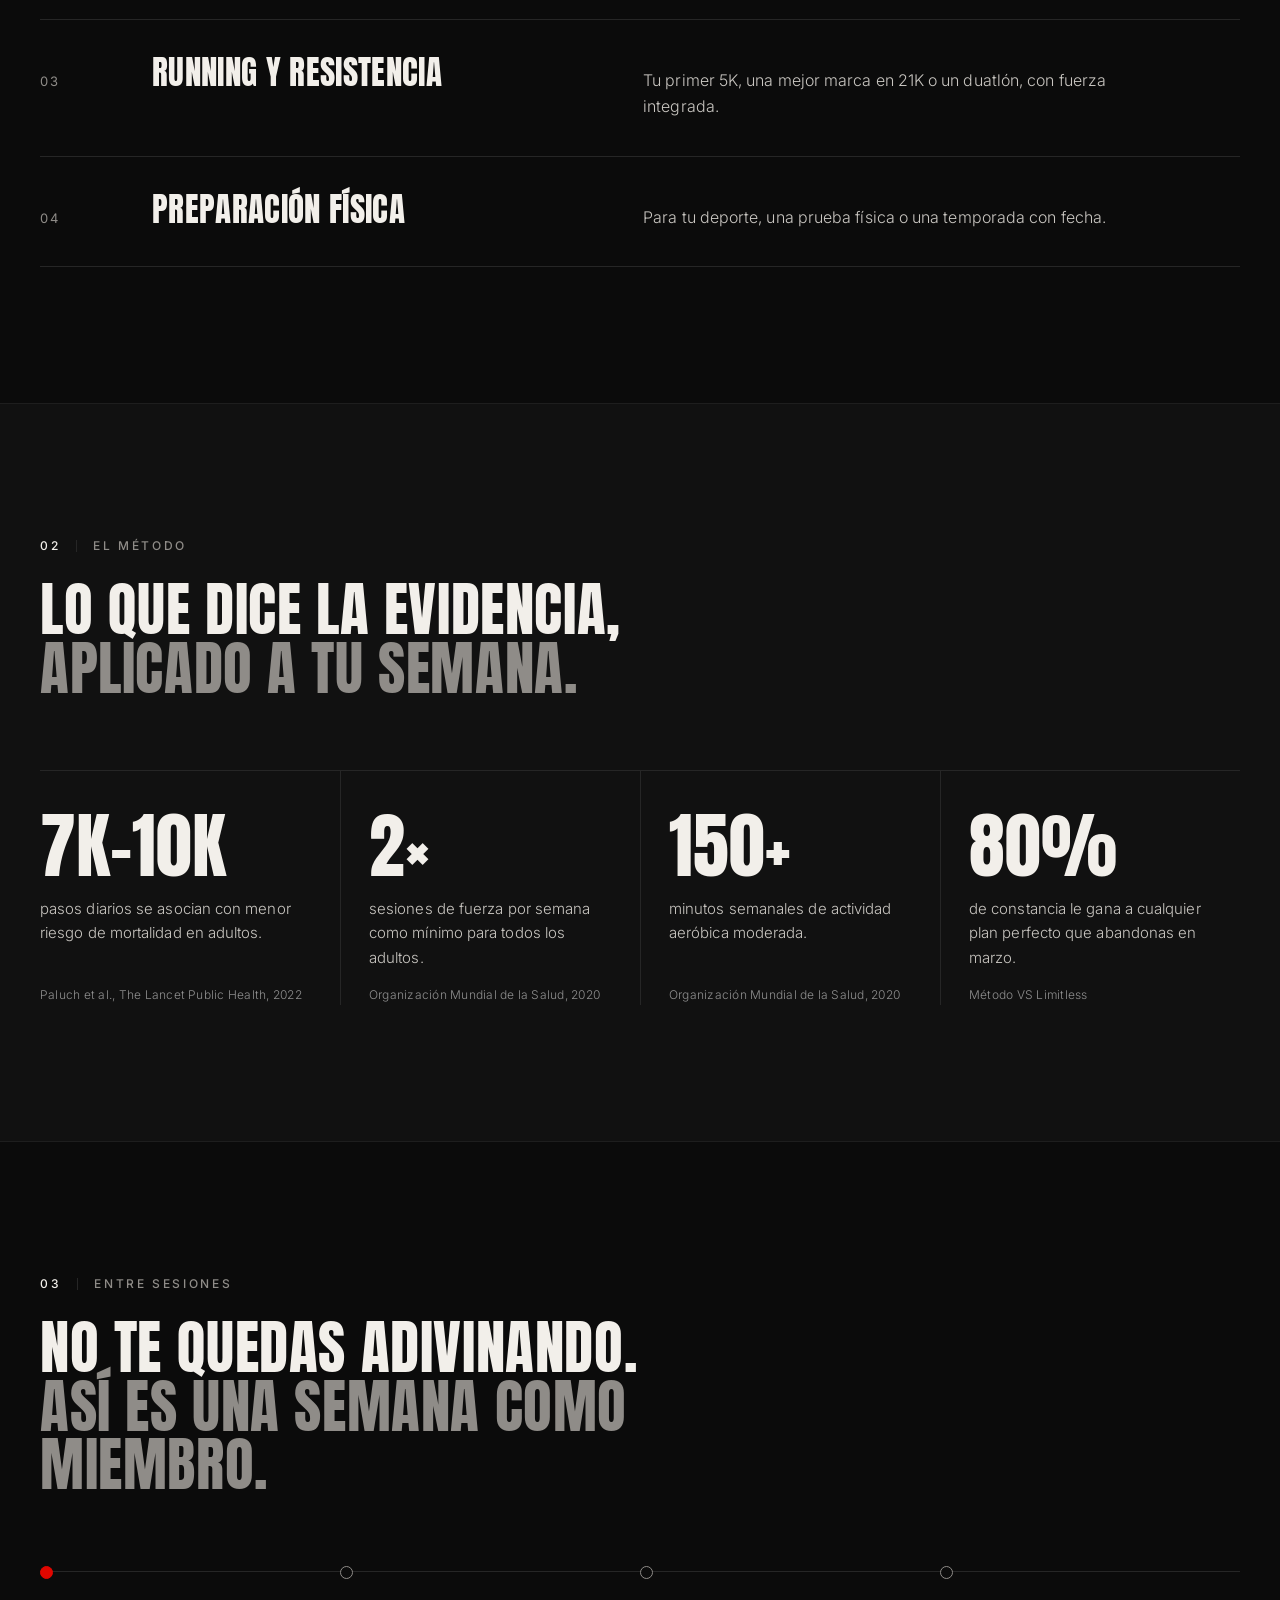
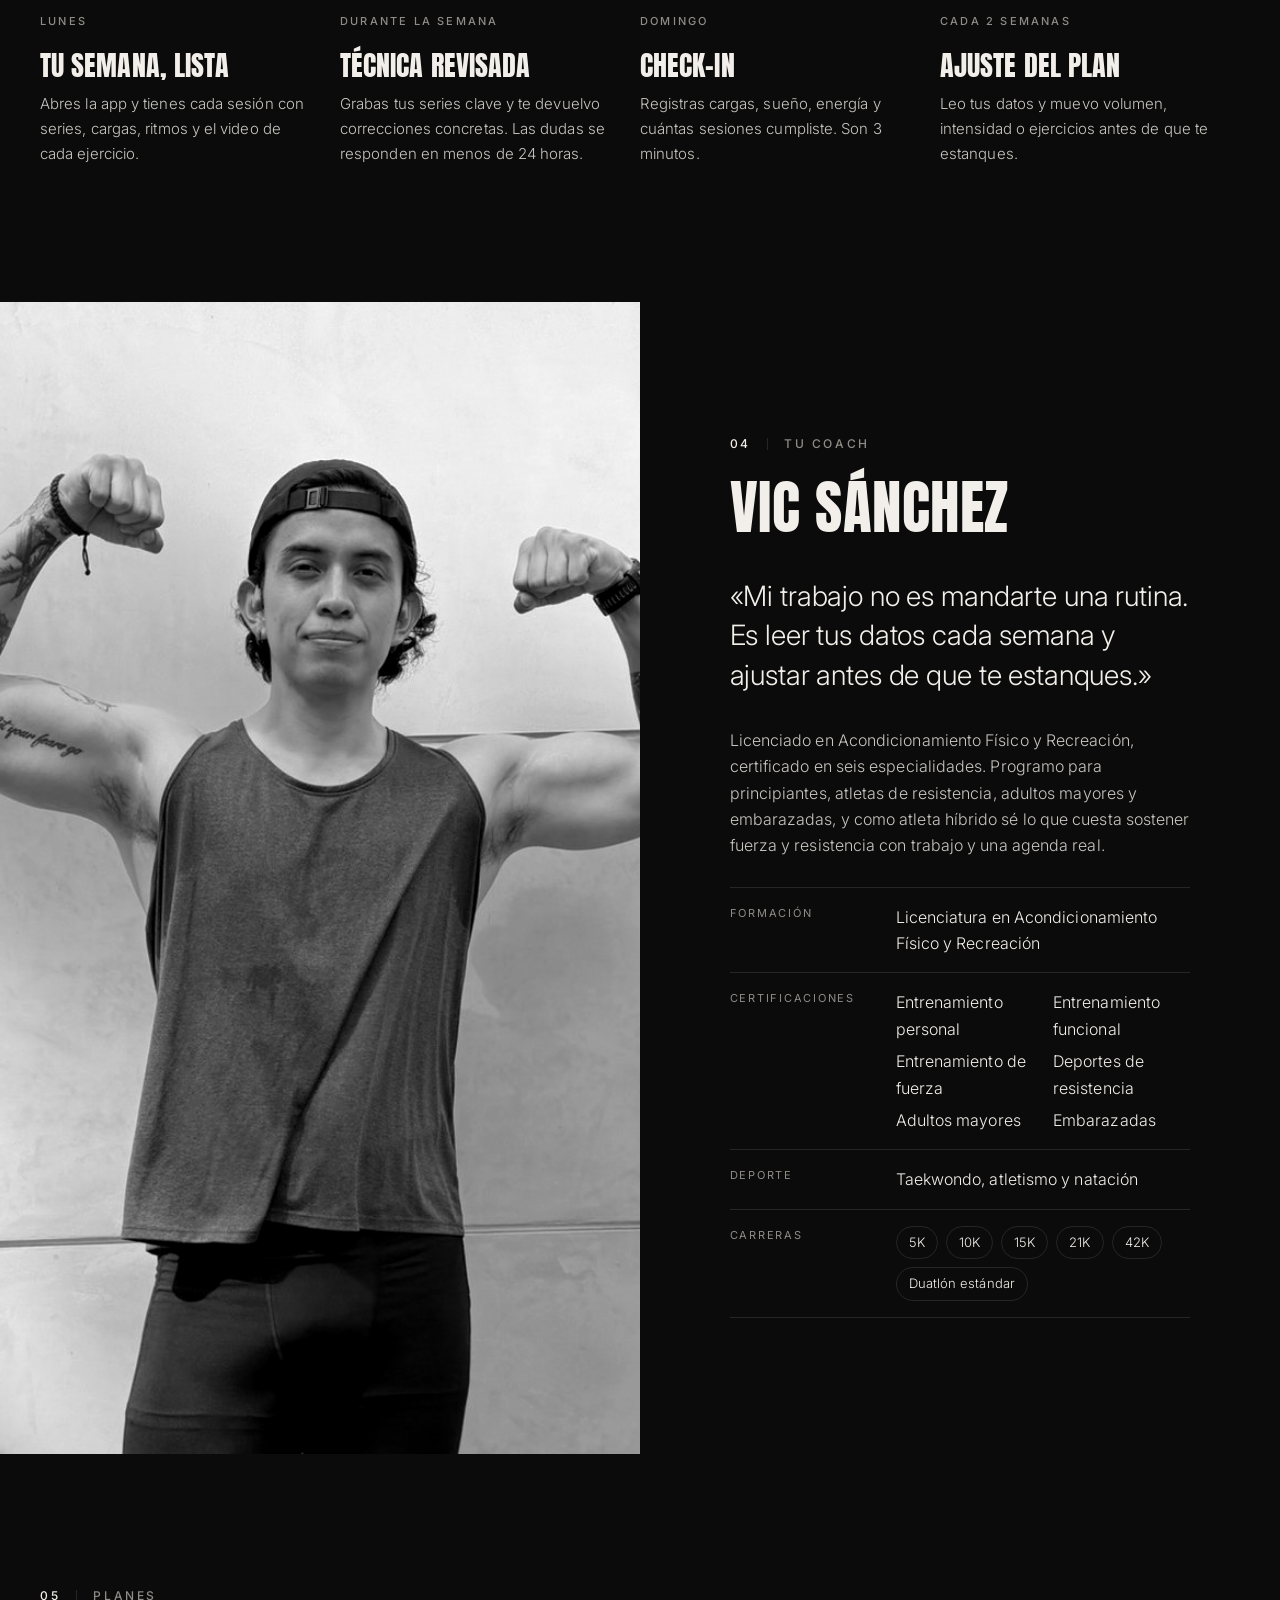
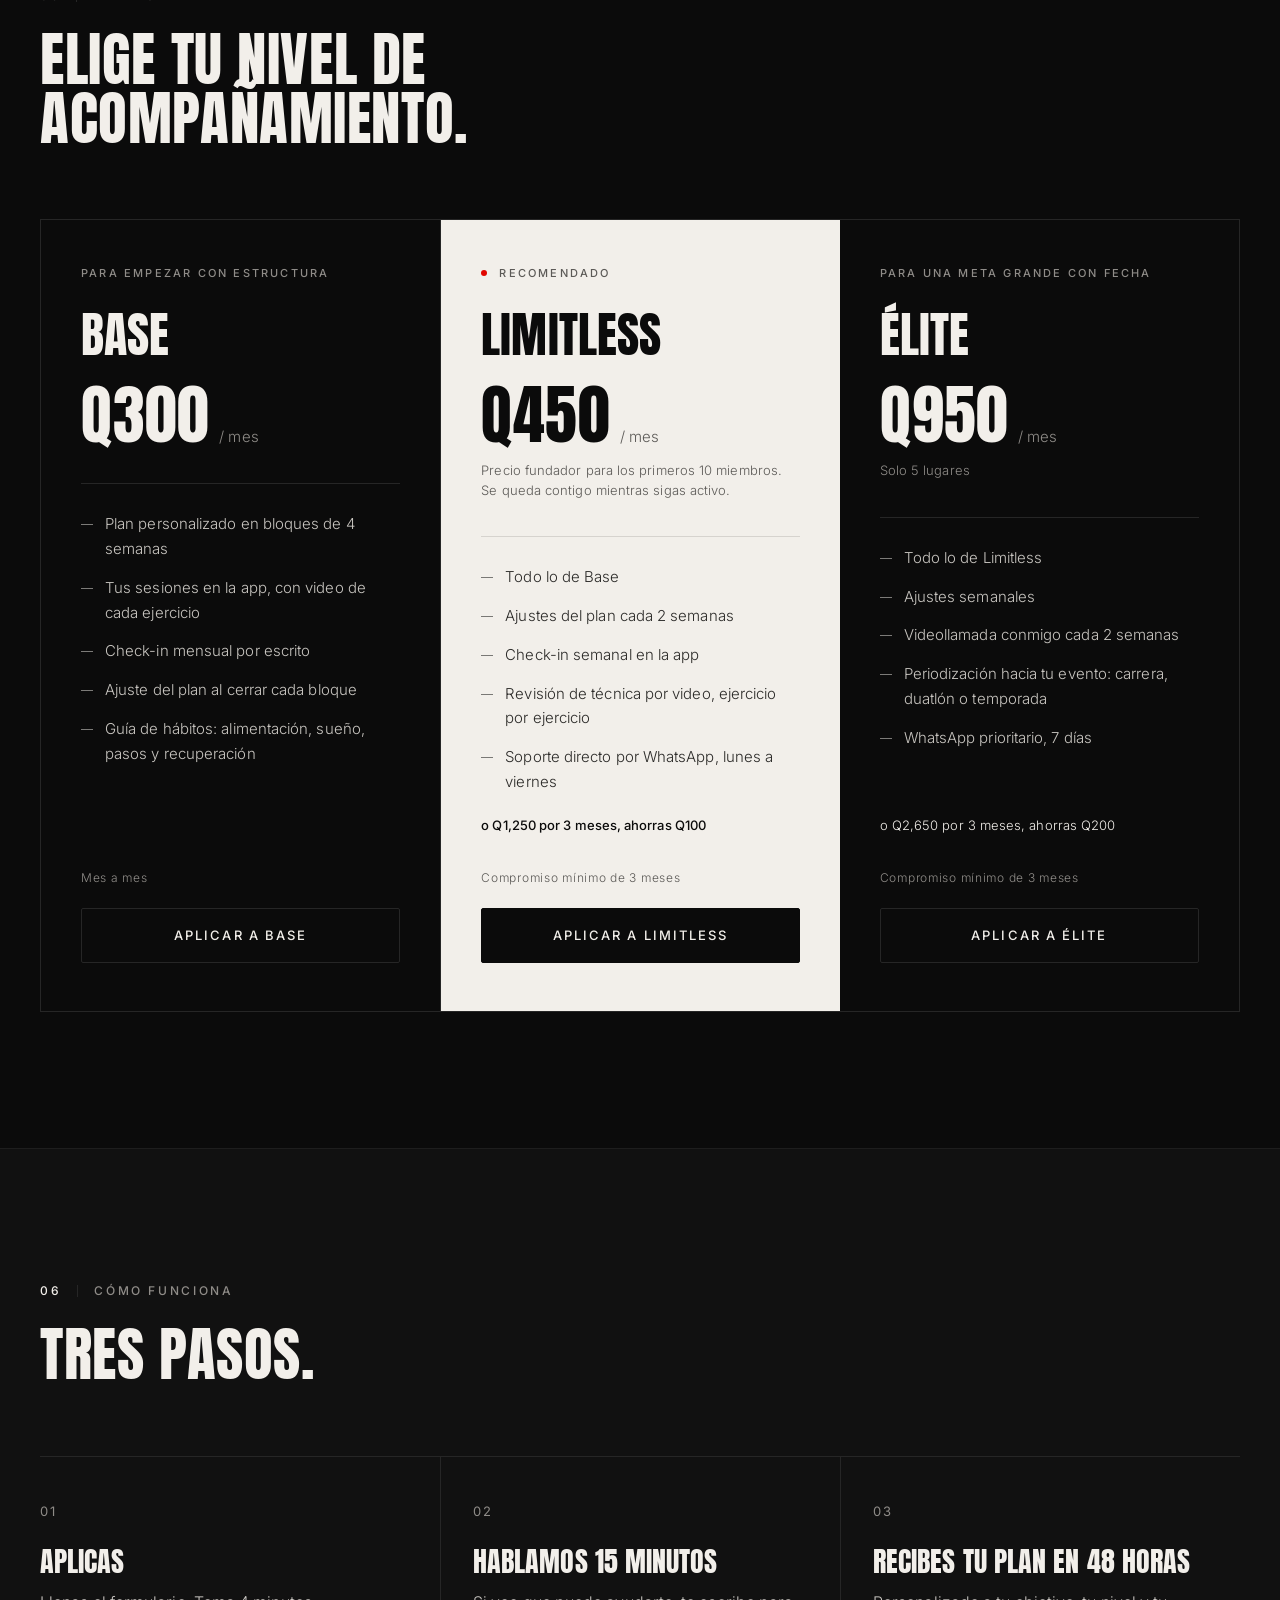
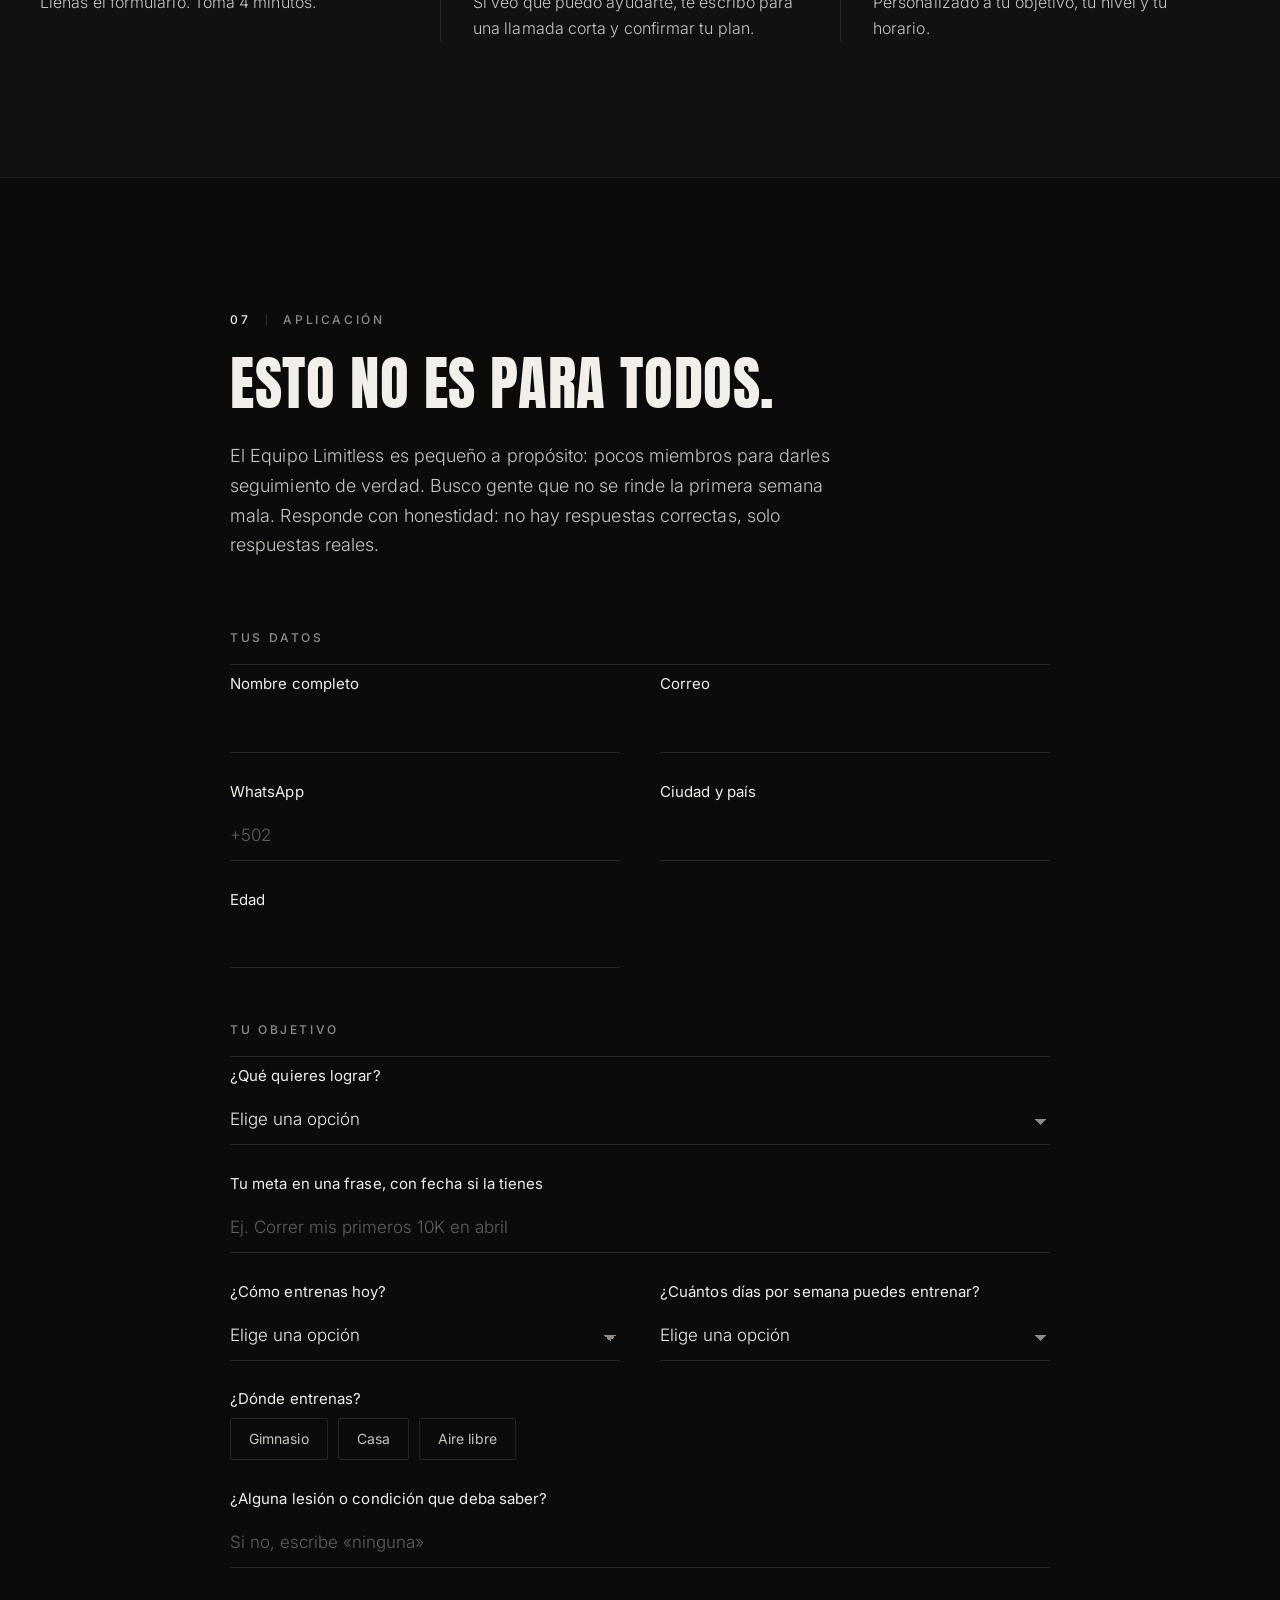
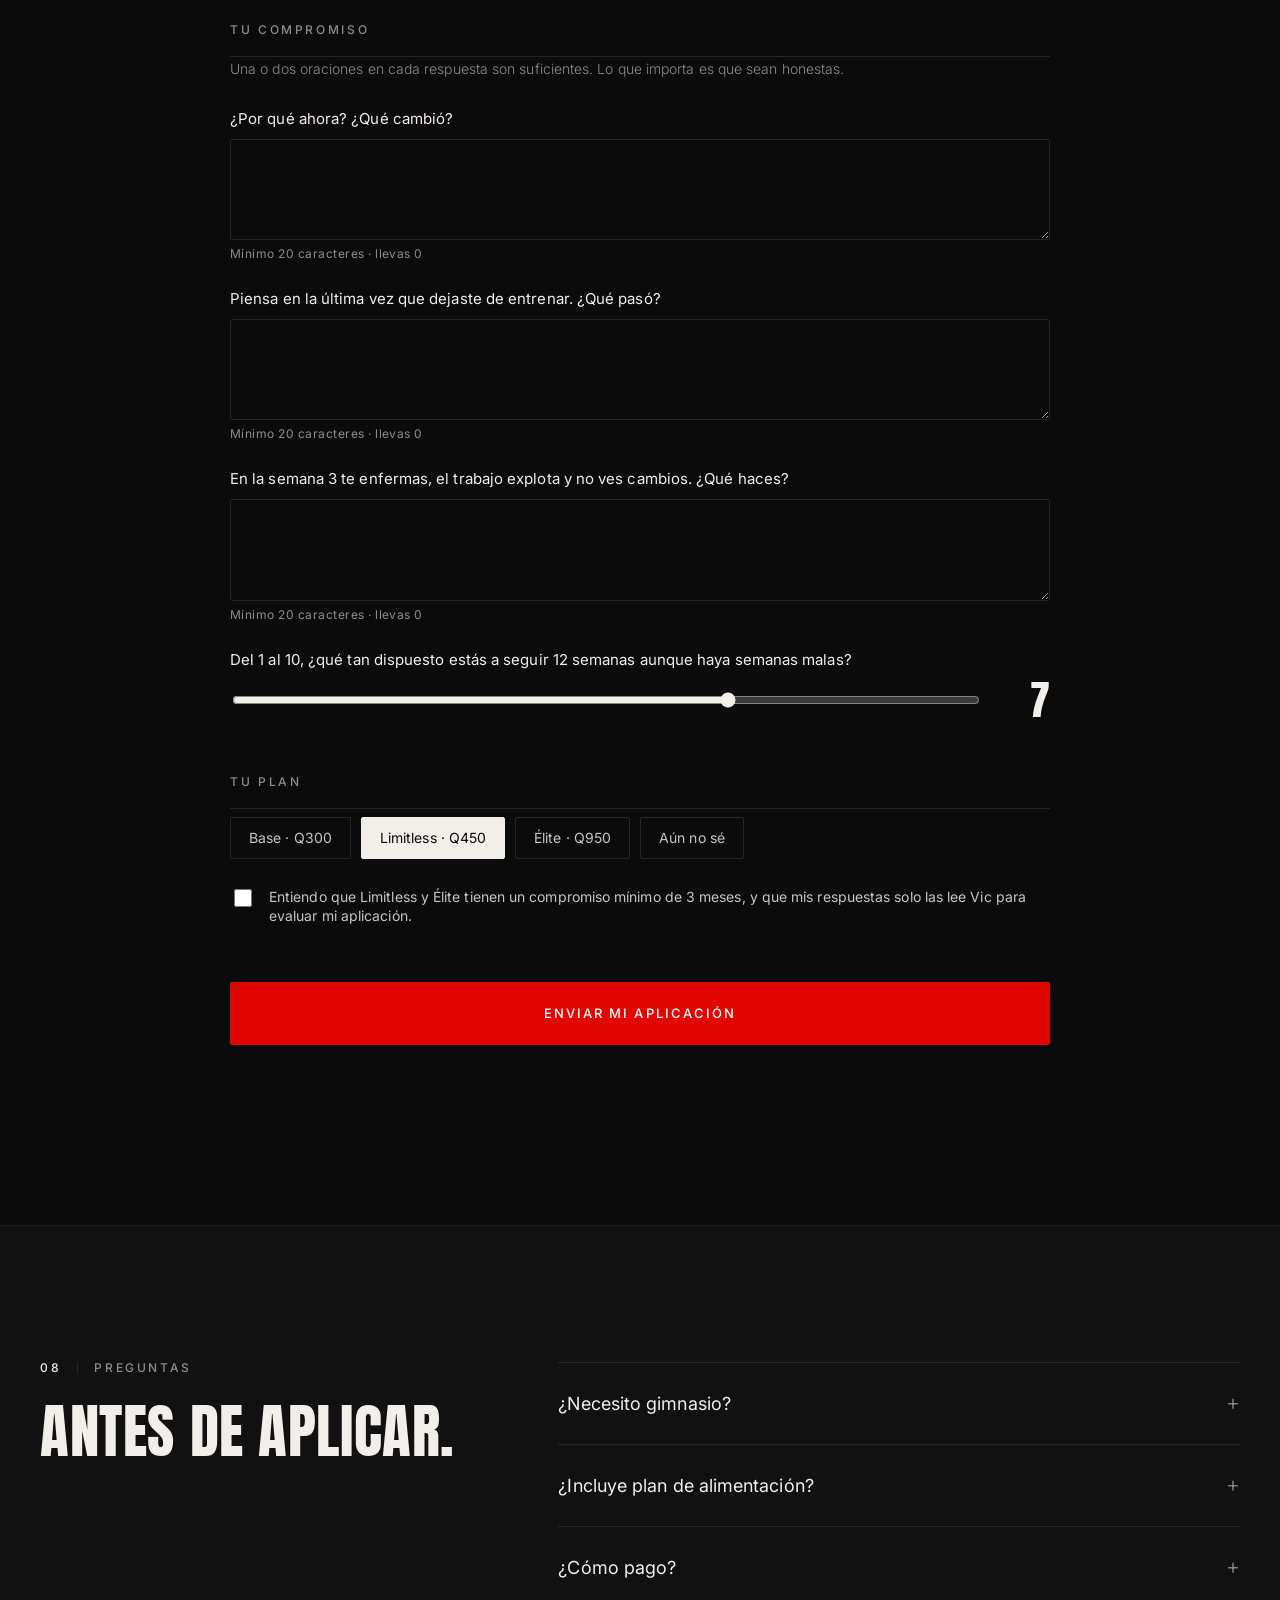
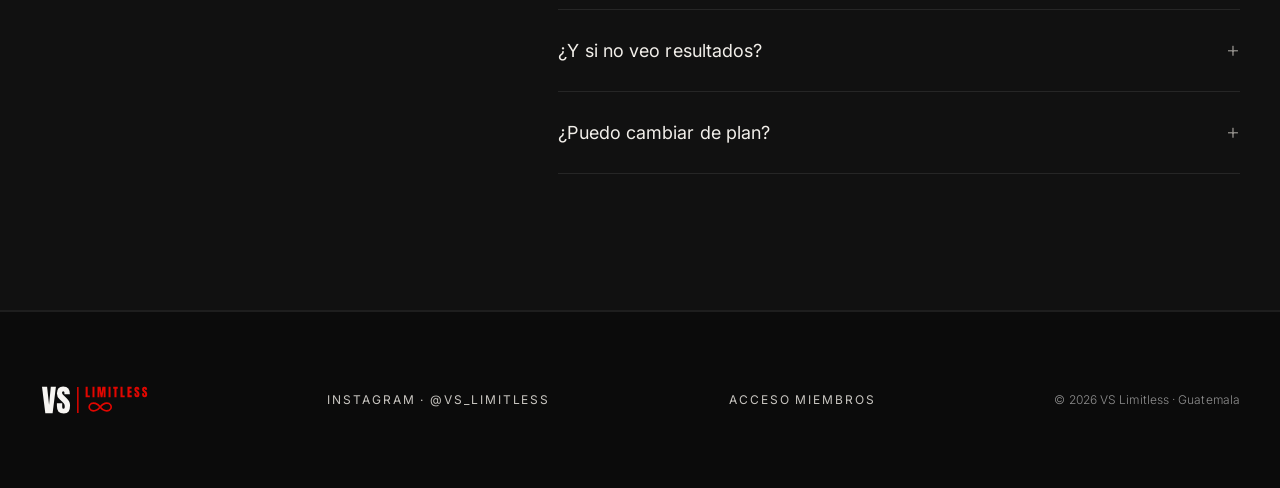
==== commit 17203ad3: "Guía de nutrición general para todos los miembros Co-Authored-By: Claude Opus 5.5 <noreply@anthropic" ====
--- a/index.html
+++ b/index.html
@@ -124,7 +124,7 @@
         <li>Tus sesiones en la app, con video de cada ejercicio</li>
         <li>Check-in mensual por escrito</li>
         <li>Ajuste del plan al cerrar cada bloque</li>
-        <li>Guía de hábitos: sueño, pasos y recuperación</li>
+        <li>Guía de hábitos: alimentación, sueño, pasos y recuperación</li>
       </ul>
       <p class="plan-nota">Mes a mes</p>
       <a href="#aplicar" class="btn btn-linea" data-plan="Base">Aplicar a Base</a>
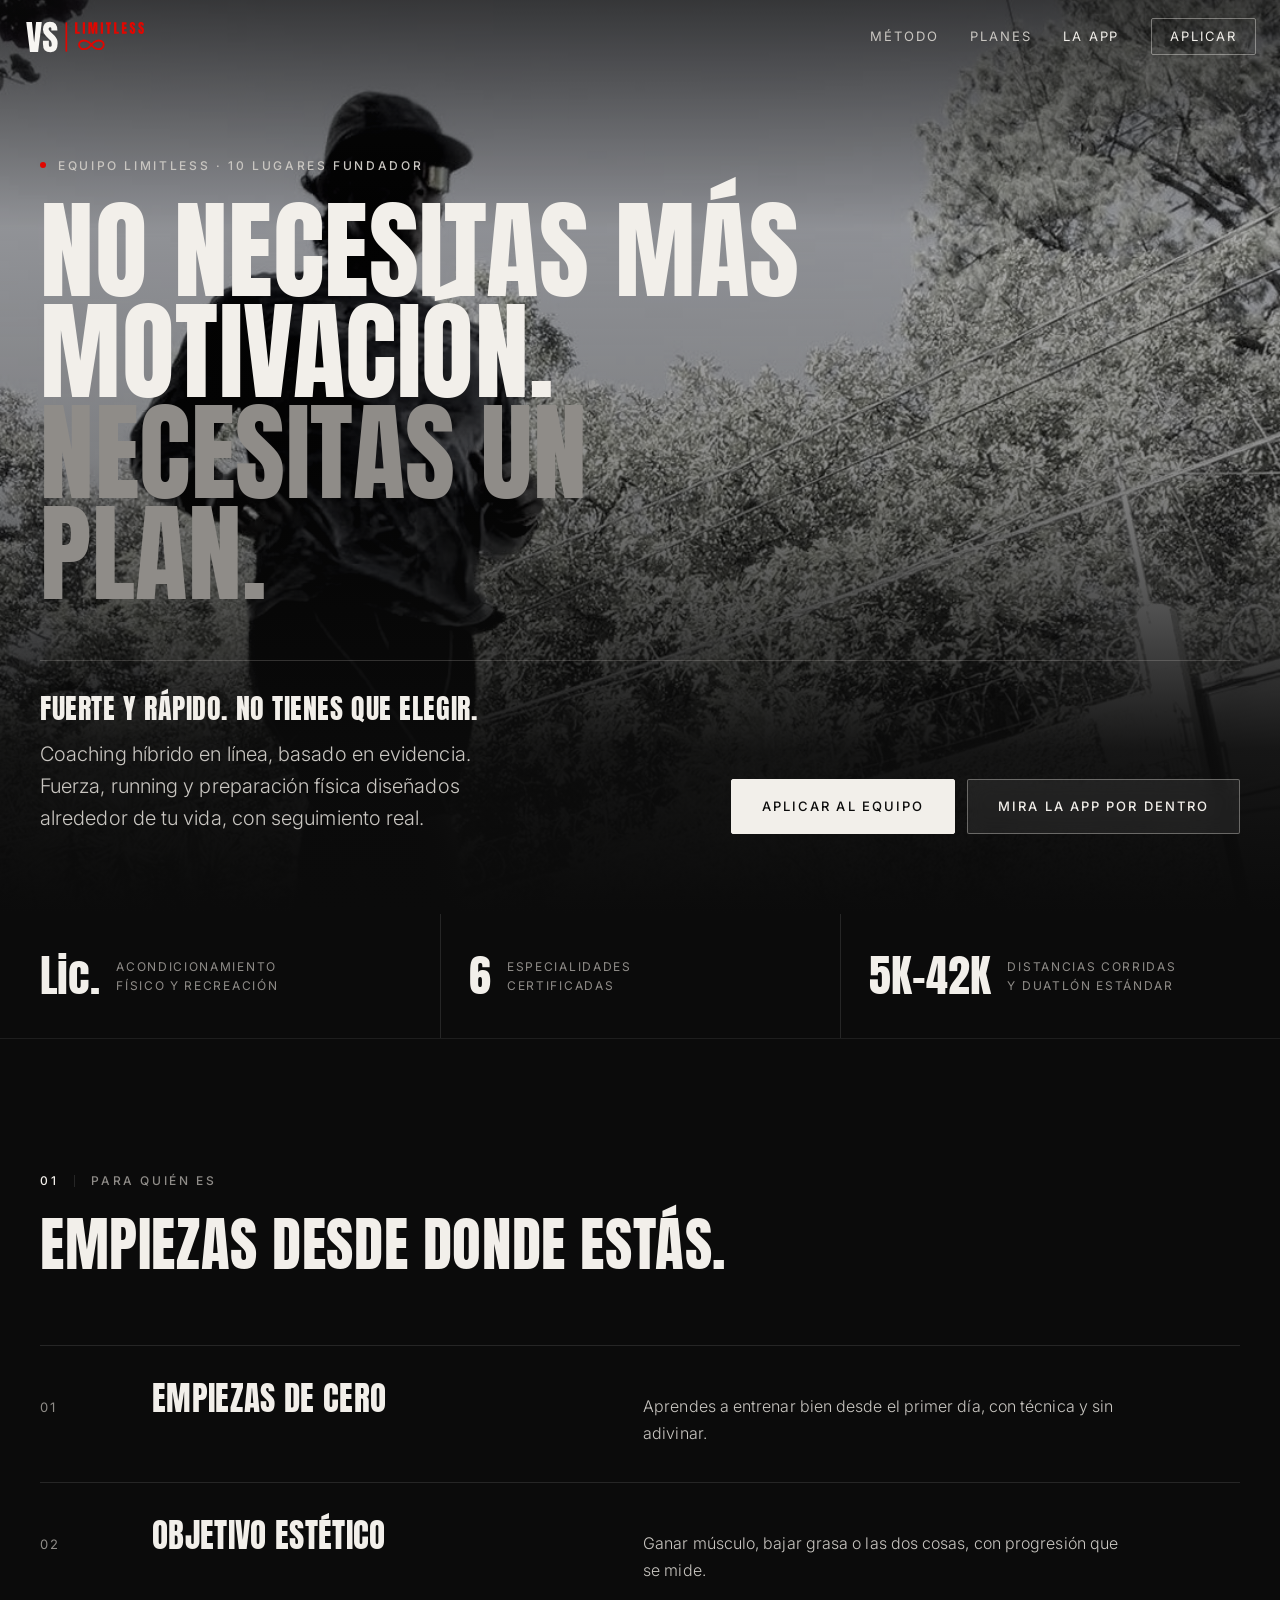
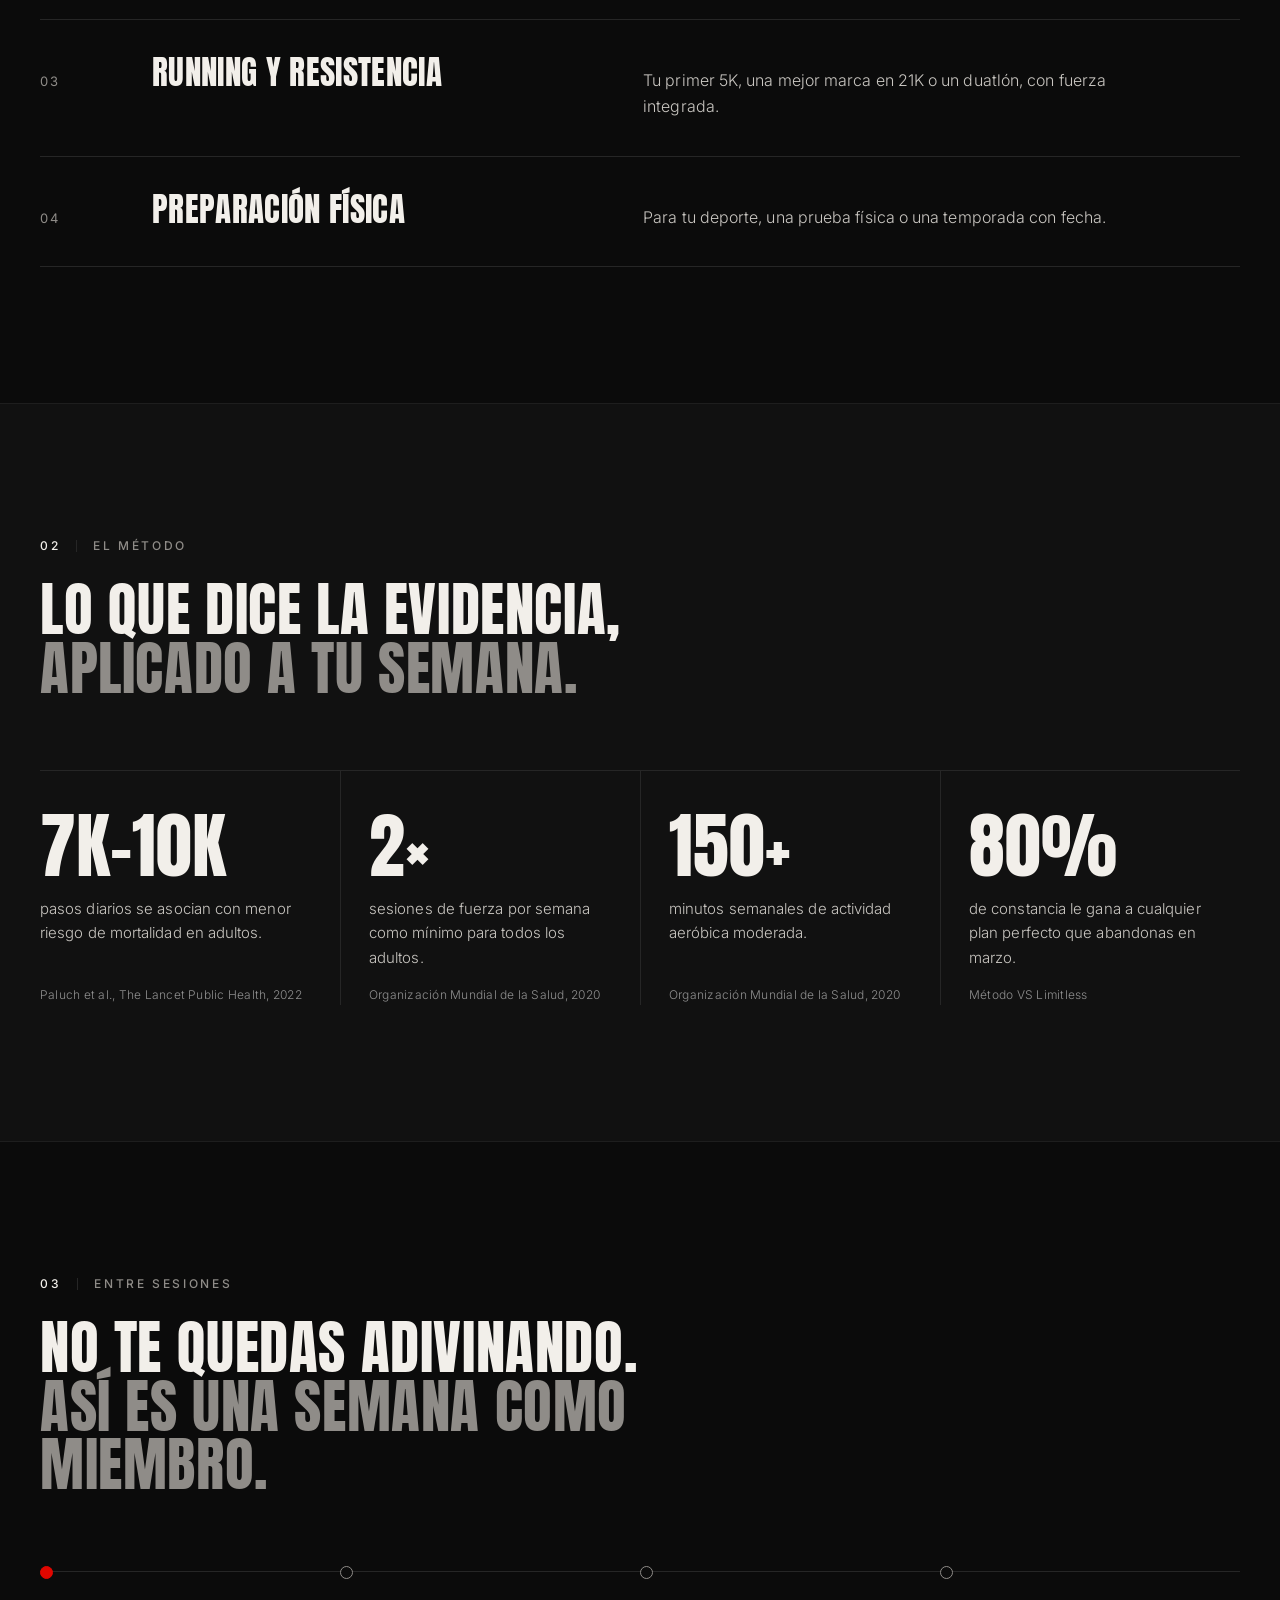
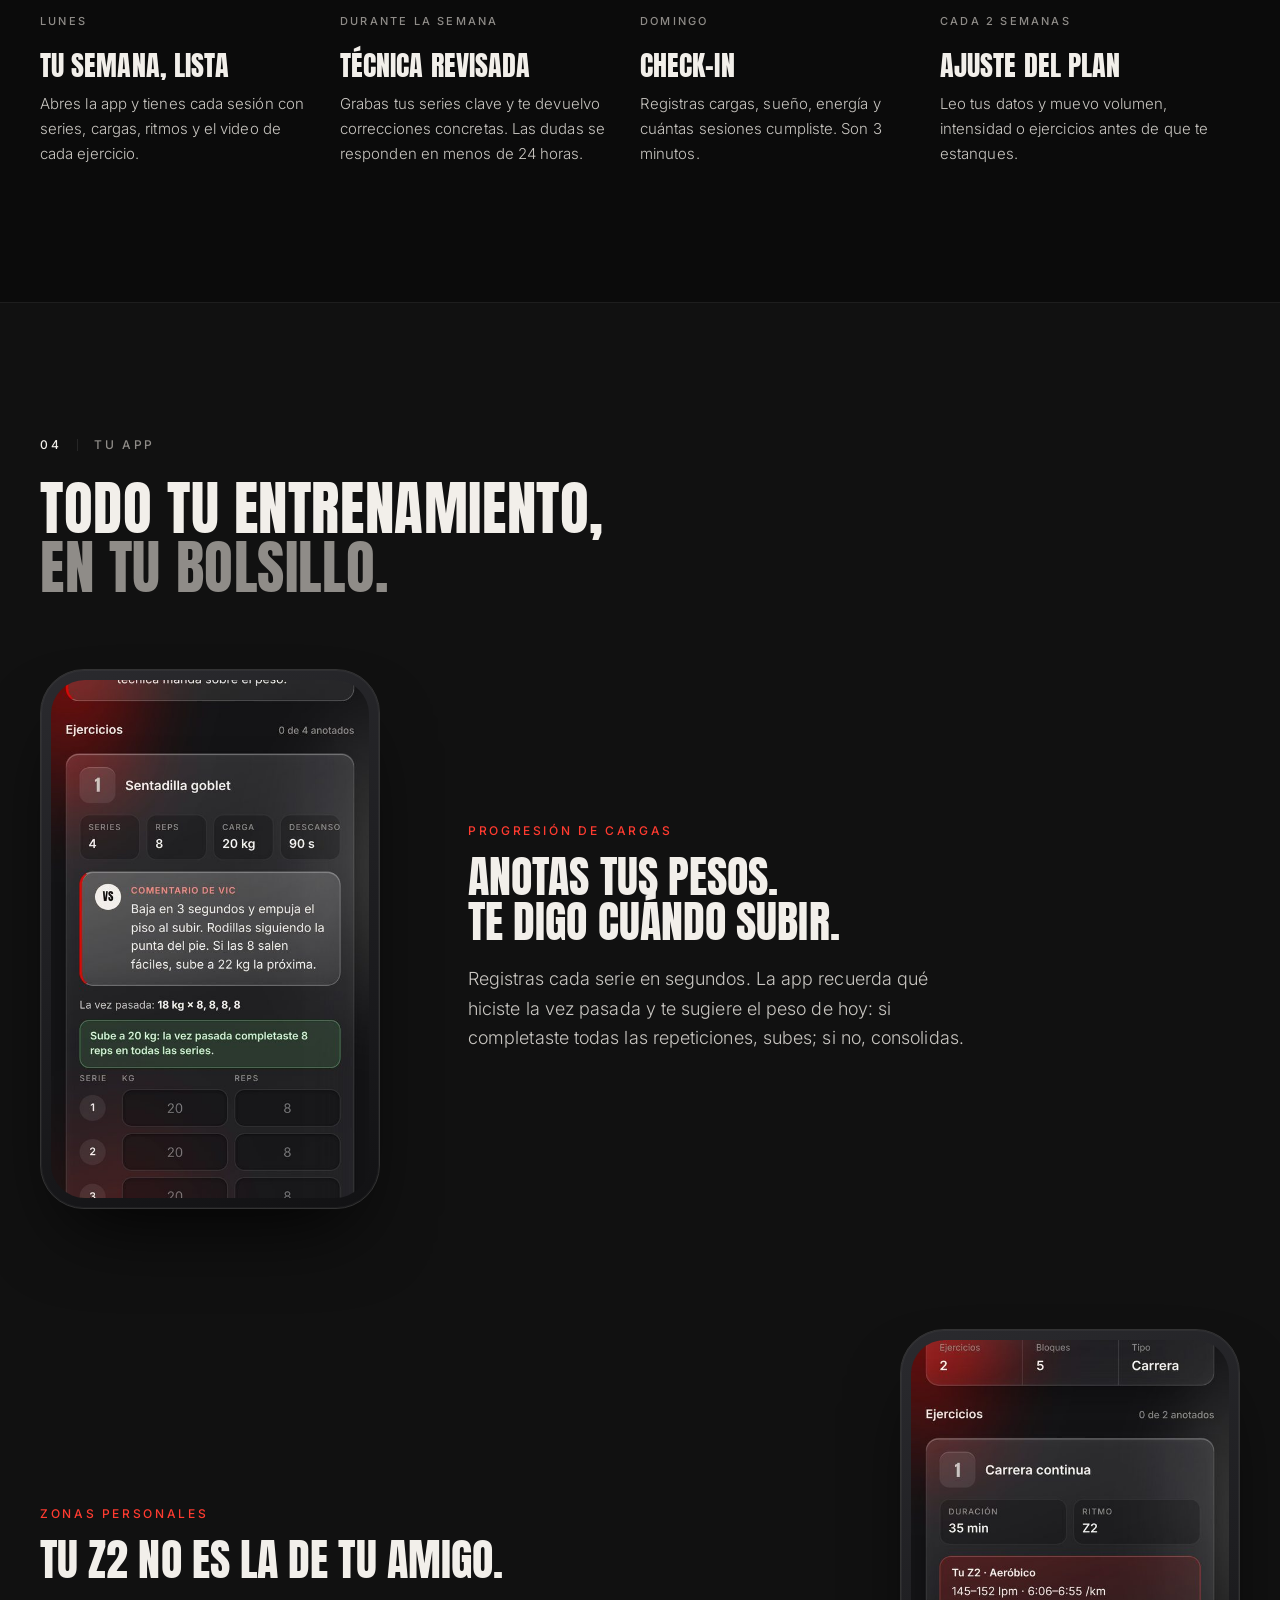
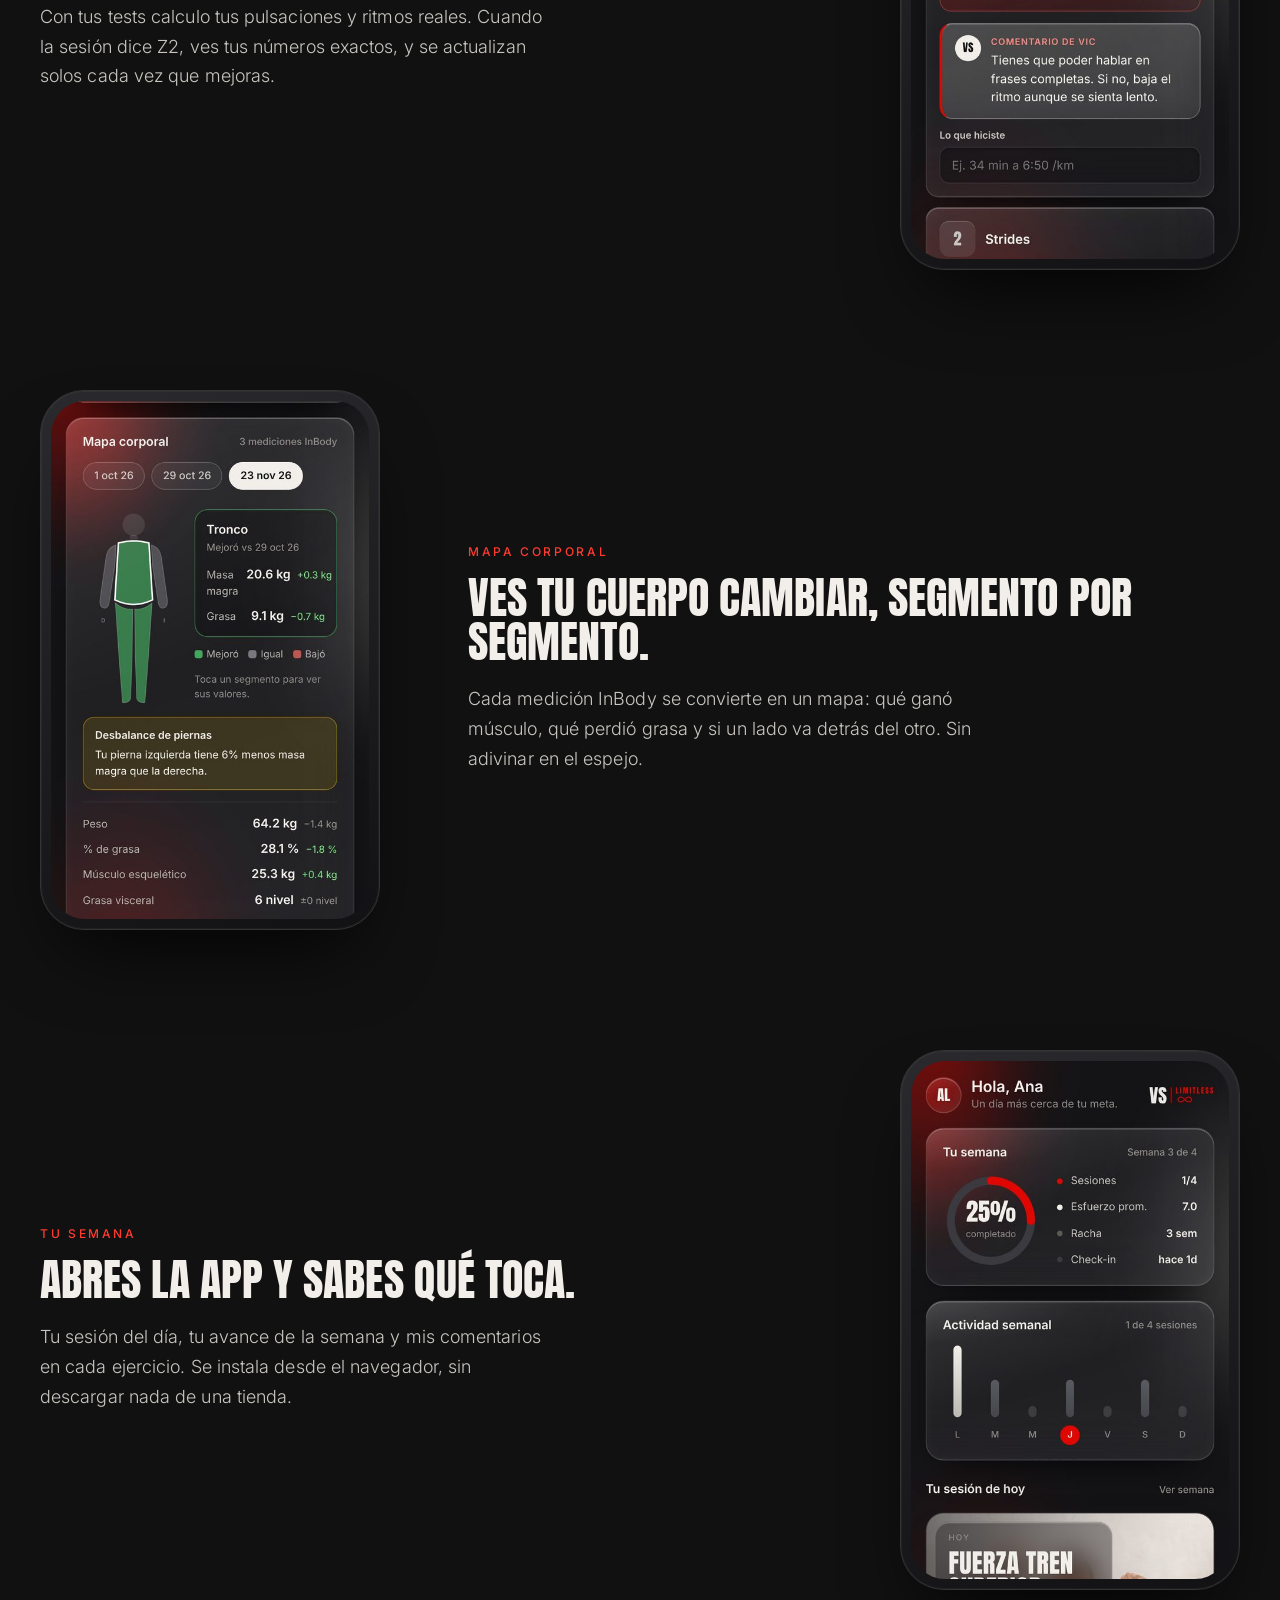
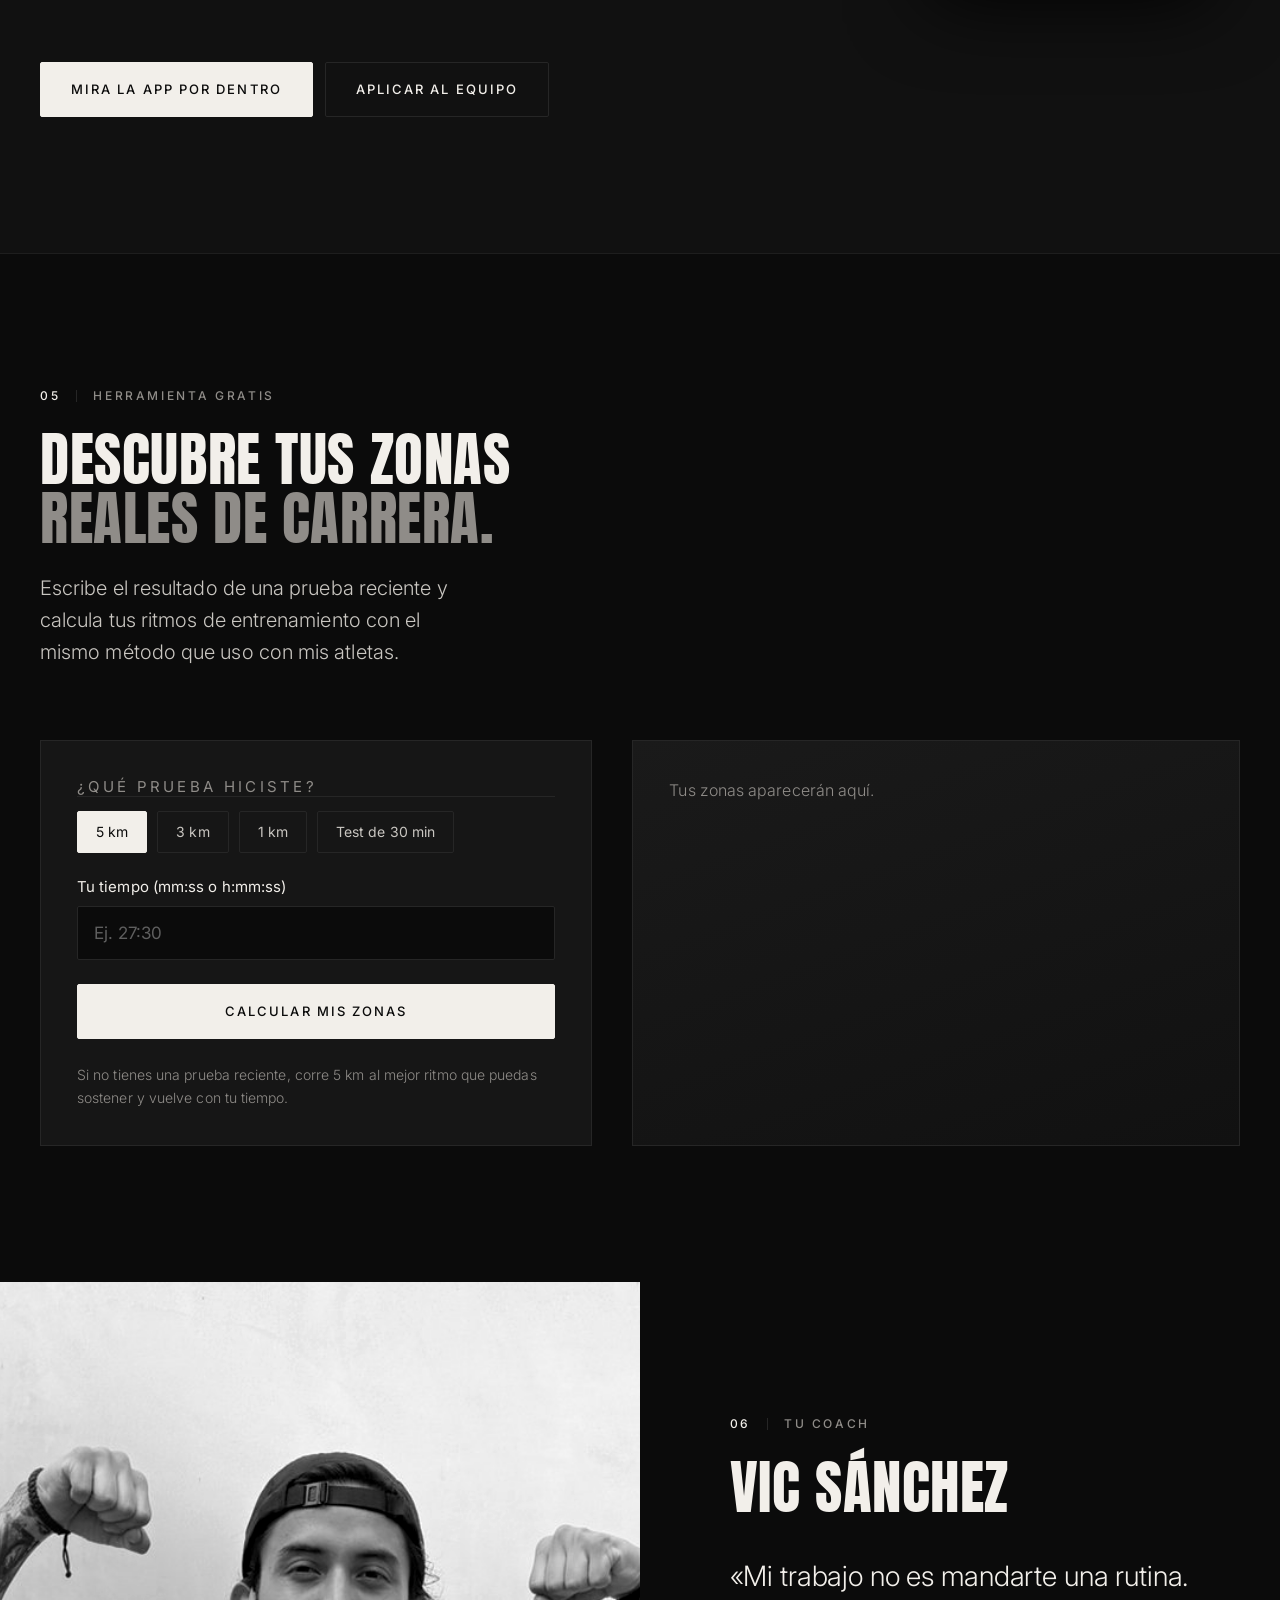
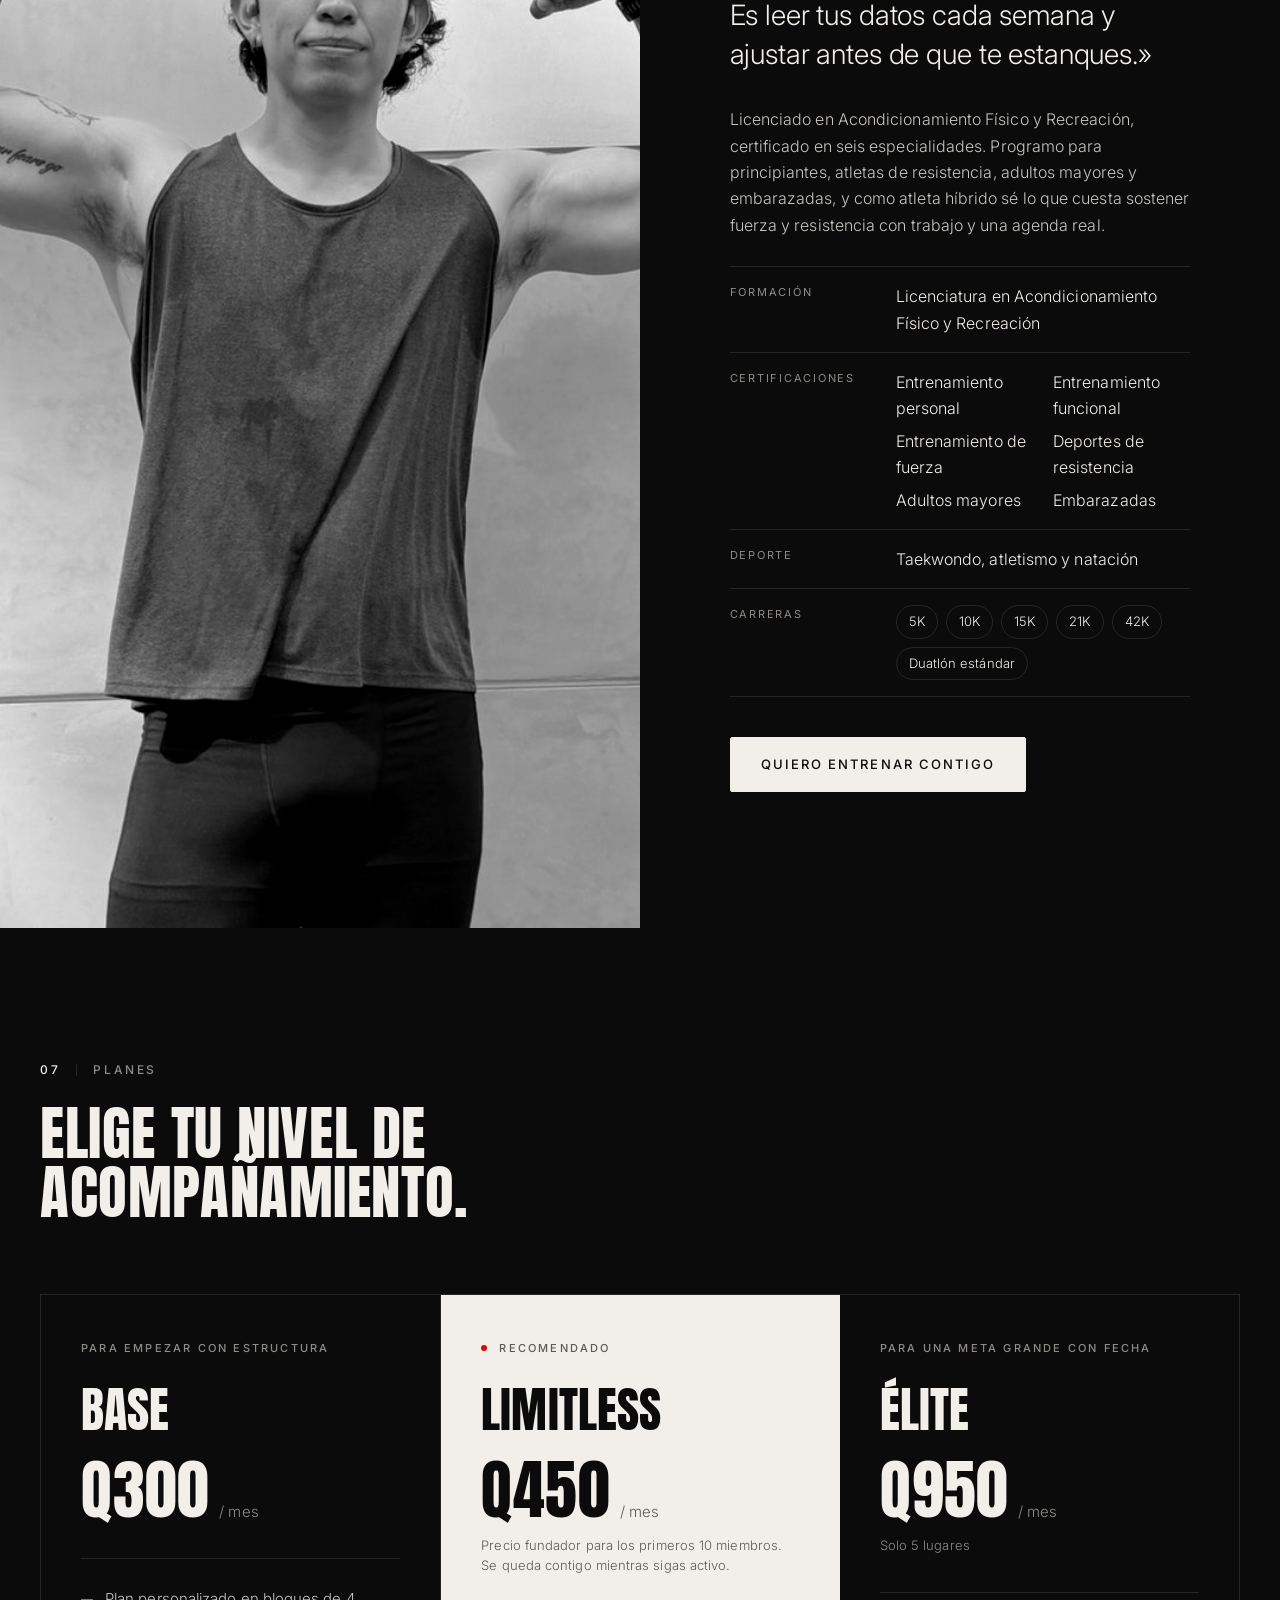
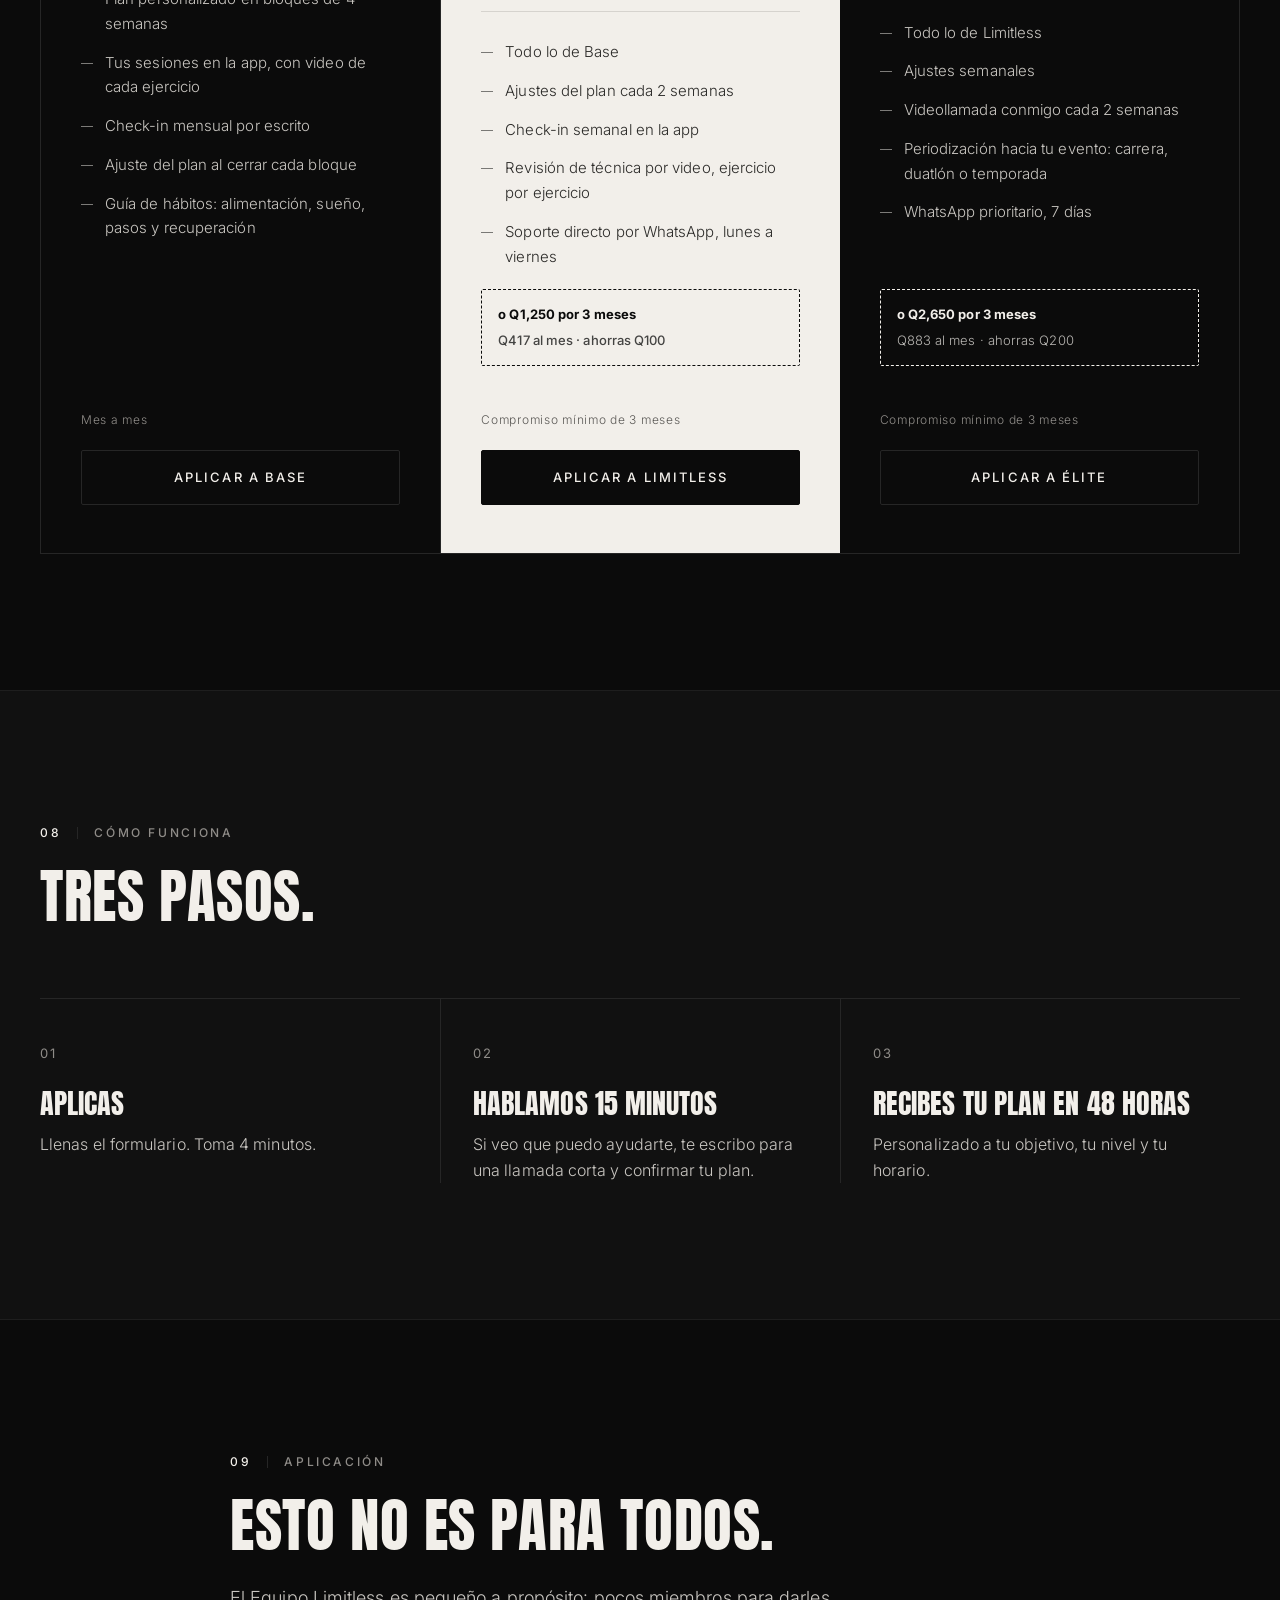
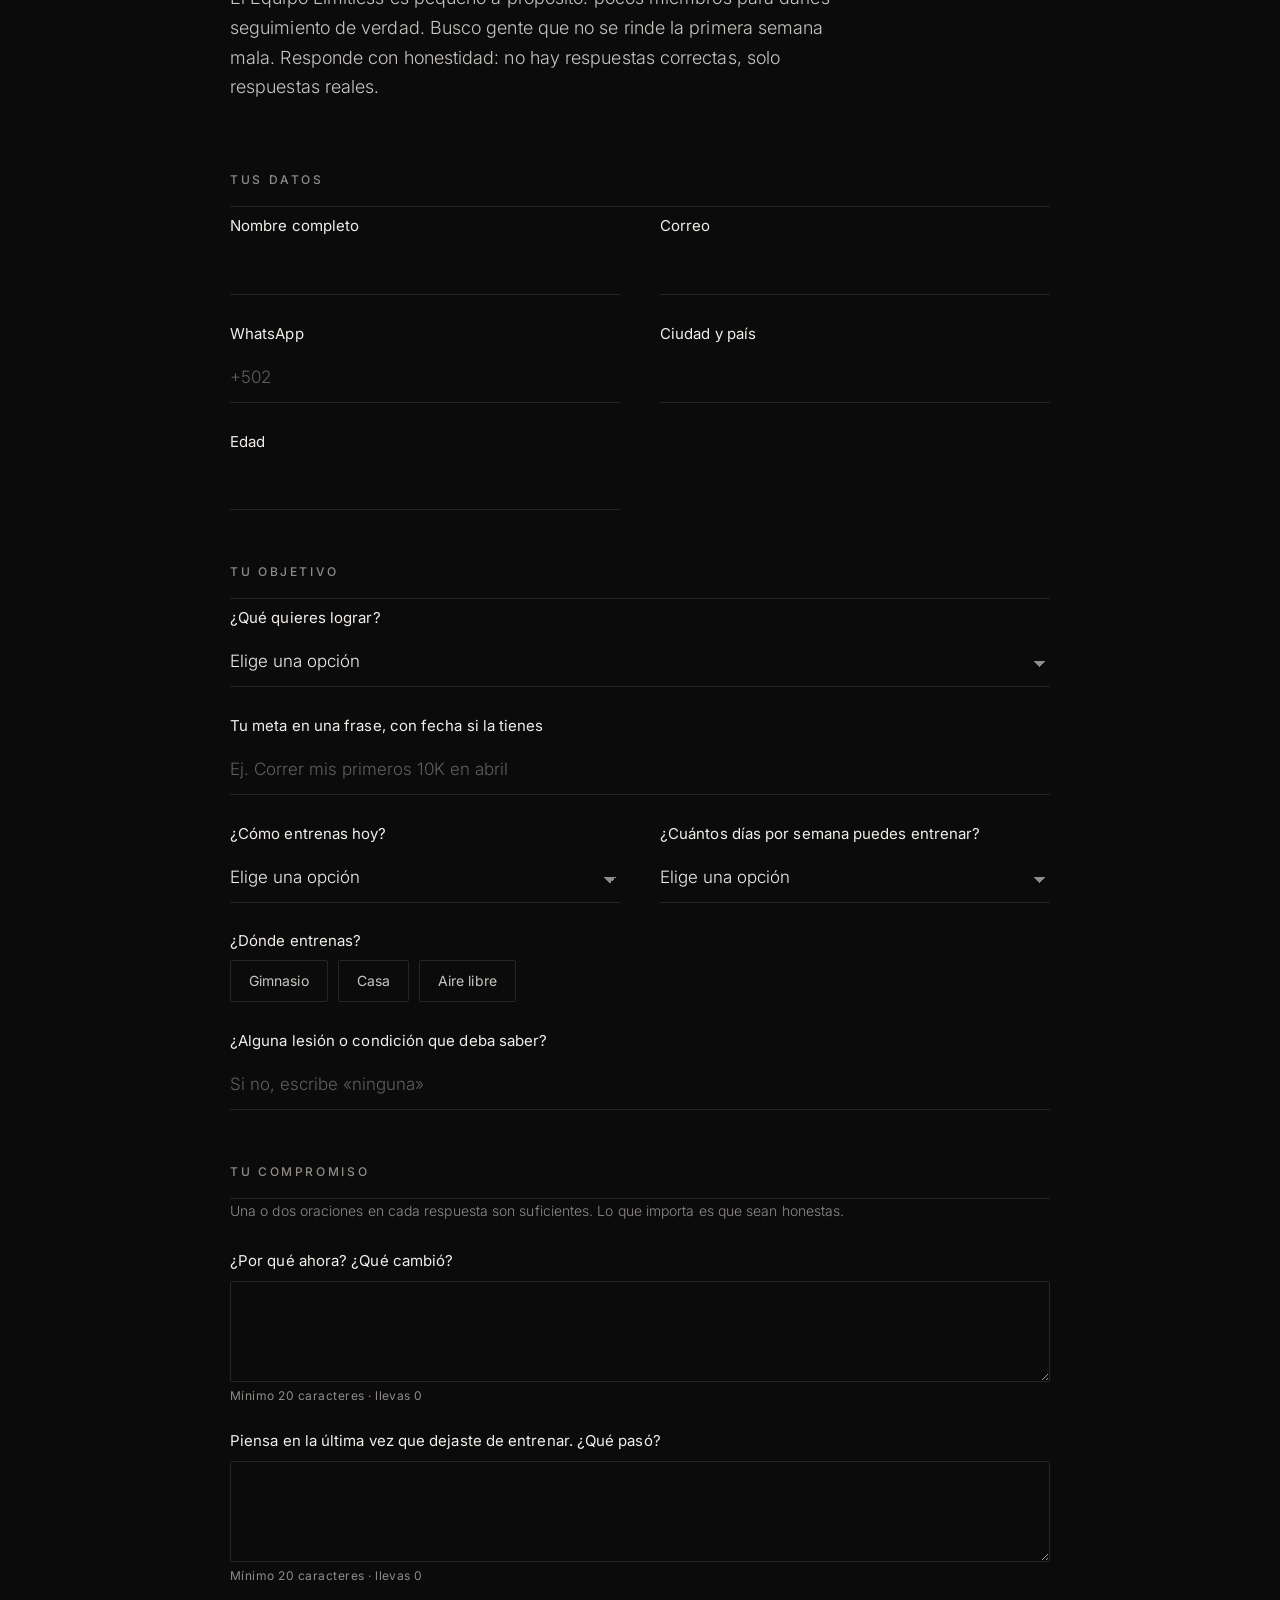
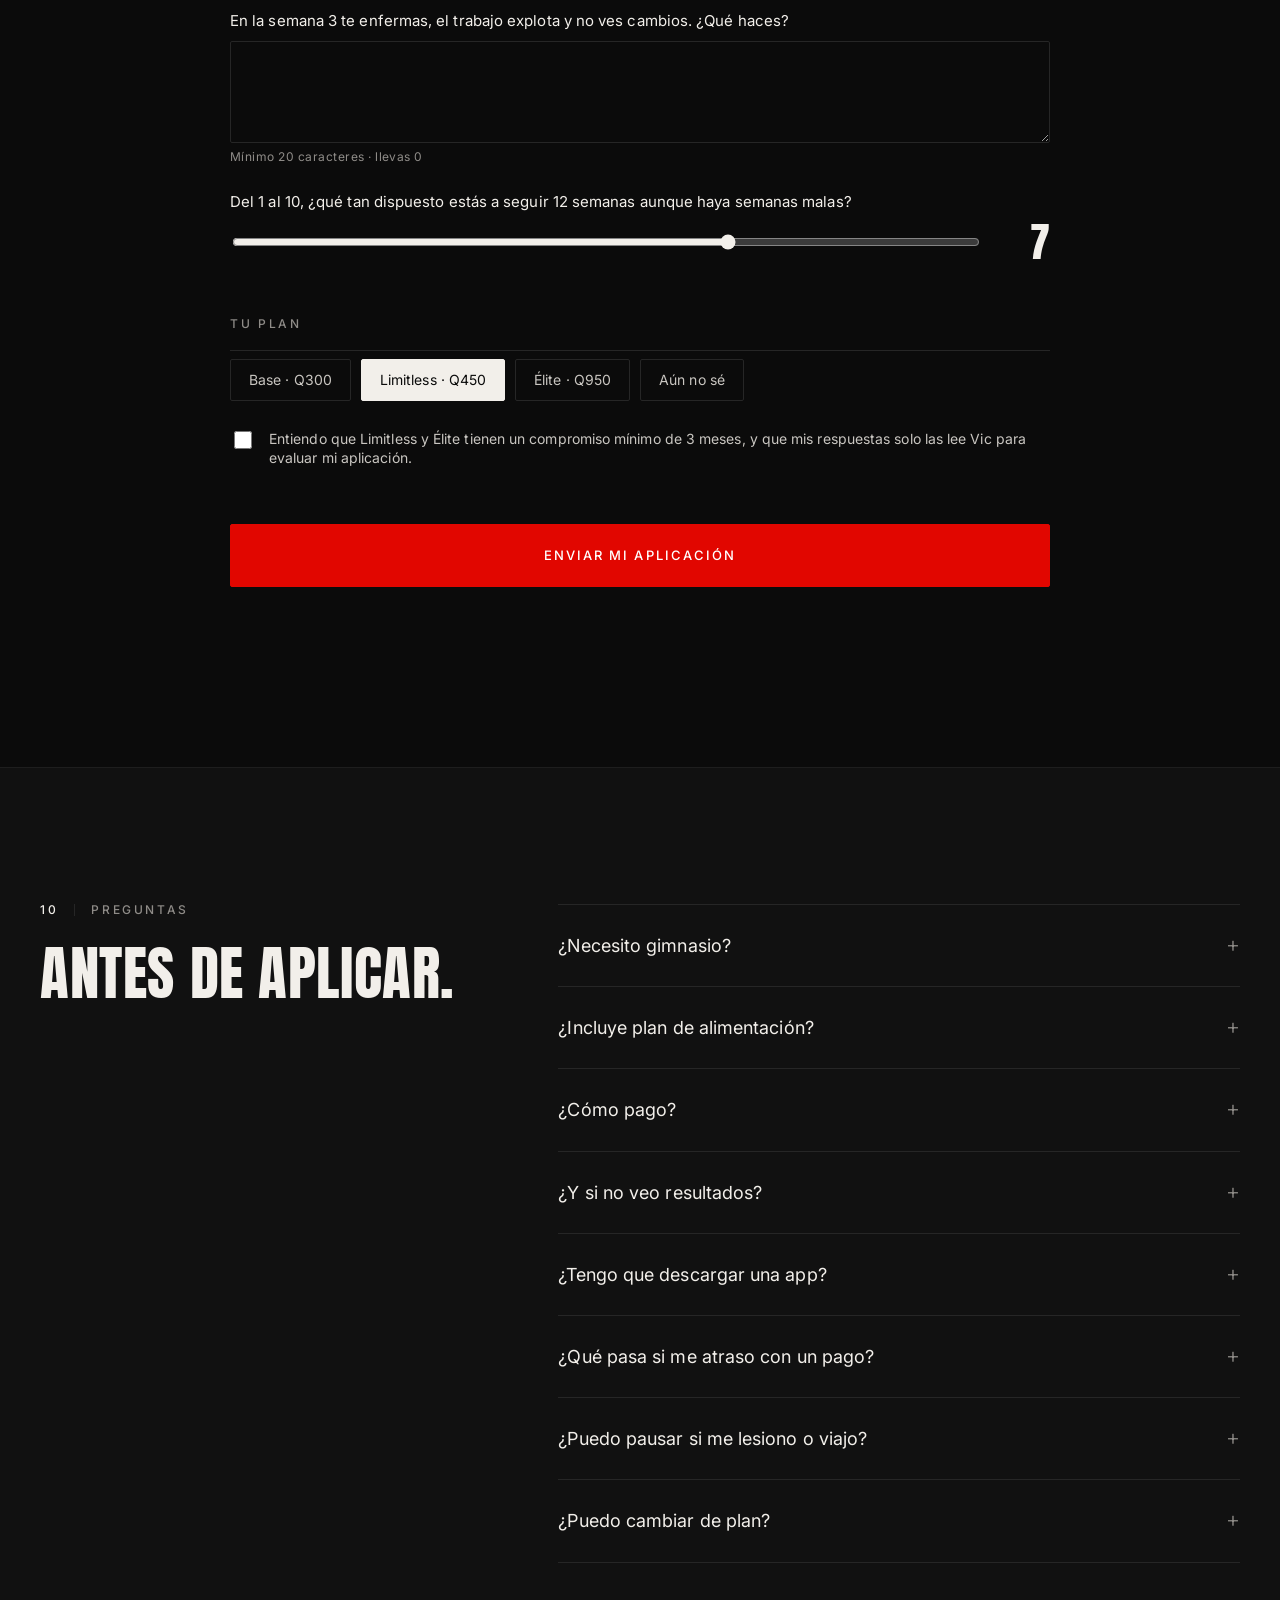
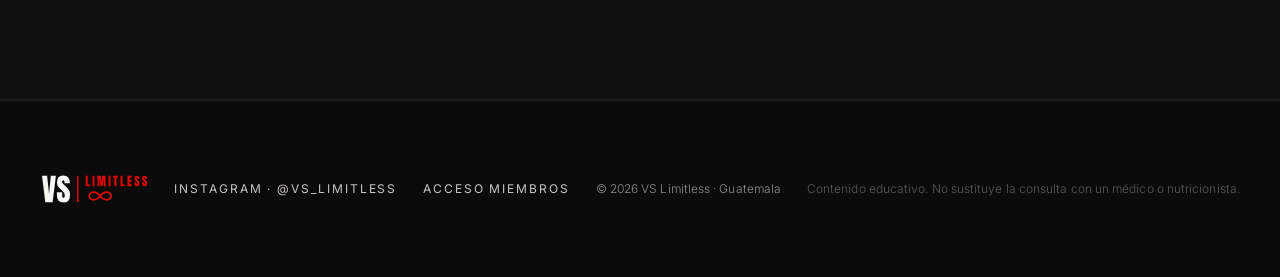
==== commit 4b7a9d32: "Landing: demo de la app, sección Tu app, calculadora de zonas con captura de contacto, ahorro visibl" ====
--- a/index.html
+++ b/index.html
@@ -22,7 +22,7 @@
   <nav class="top-nav" aria-label="Secciones">
     <a href="#metodo">Método</a>
     <a href="#planes">Planes</a>
-    <a href="#aplicar" class="top-cta">Aplicar</a>
+    <a href="#la-app" class="top-app">La app</a><a href="#aplicar" class="top-cta">Aplicar</a>
   </nav>
 </header>
 
@@ -36,7 +36,7 @@
     <h1 class="h-xl">No necesitas más motivación.<br><span class="tenue">Necesitas un plan.</span></h1>
     <div class="hero-pie">
       <div class="hero-txt"><p class="lema">Fuerte y rápido. No tienes que elegir.</p><p class="lead">Coaching híbrido en línea, basado en evidencia. Fuerza, running y preparación física diseñados alrededor de tu vida, con seguimiento real.</p></div>
-      <a href="#aplicar" class="btn">Aplicar al equipo</a>
+      <div class="hero-ctas"><a href="#aplicar" class="btn">Aplicar al equipo</a><a href="/app/?demo" class="btn btn-vidrio">Mira la app por dentro</a></div>
     </div>
   </div>
 </section>
@@ -90,10 +90,66 @@
   </ol>
 </section>
 
+<section class="metodo" id="la-app">
+  <div class="wrap seccion">
+    <header class="sec-head">
+      <p class="eyebrow"><span>04</span>Tu app</p>
+      <h2 class="h-l">Todo tu entrenamiento,<br><span class="tenue">en tu bolsillo.</span></h2>
+    </header>
+    <div class="app-bloques">
+      <article class="app-bloque">
+        <figure class="tel"><img src="img/app-pantallas/cargas.jpg" alt="Pantalla de una sesión de fuerza con registro de peso por serie y sugerencia de carga" width="540" height="1169" loading="lazy"></figure>
+        <div class="app-txt"><p class="app-tag">Progresión de cargas</p><h3>Anotas tus pesos.<br>Te digo cuándo subir.</h3>
+          <p>Registras cada serie en segundos. La app recuerda qué hiciste la vez pasada y te sugiere el peso de hoy: si completaste todas las repeticiones, subes; si no, consolidas.</p></div>
+      </article>
+      <article class="app-bloque">
+        <figure class="tel"><img src="img/app-pantallas/zonas.jpg" alt="Pantalla de un rodaje con la zona 2 personal en pulsaciones y ritmo" width="540" height="1169" loading="lazy"></figure>
+        <div class="app-txt"><p class="app-tag">Zonas personales</p><h3>Tu Z2 no es la de tu amigo.</h3>
+          <p>Con tus tests calculo tus pulsaciones y ritmos reales. Cuando la sesión dice Z2, ves tus números exactos, y se actualizan solos cada vez que mejoras.</p></div>
+      </article>
+      <article class="app-bloque">
+        <figure class="tel"><img src="img/app-pantallas/mapa.jpg" alt="Mapa corporal con segmentos coloreados según la medición InBody" width="540" height="1169" loading="lazy"></figure>
+        <div class="app-txt"><p class="app-tag">Mapa corporal</p><h3>Ves tu cuerpo cambiar, segmento por segmento.</h3>
+          <p>Cada medición InBody se convierte en un mapa: qué ganó músculo, qué perdió grasa y si un lado va detrás del otro. Sin adivinar en el espejo.</p></div>
+      </article>
+      <article class="app-bloque">
+        <figure class="tel"><img src="img/app-pantallas/hoy.jpg" alt="Pantalla de inicio con el avance de la semana y la sesión del día" width="540" height="1169" loading="lazy"></figure>
+        <div class="app-txt"><p class="app-tag">Tu semana</p><h3>Abres la app y sabes qué toca.</h3>
+          <p>Tu sesión del día, tu avance de la semana y mis comentarios en cada ejercicio. Se instala desde el navegador, sin descargar nada de una tienda.</p></div>
+      </article>
+    </div>
+    <div class="cta-fila"><a href="/app/?demo" class="btn">Mira la app por dentro</a><a href="#aplicar" class="btn btn-linea">Aplicar al equipo</a></div>
+  </div>
+</section>
+
+<section class="wrap seccion" id="zonas">
+  <header class="sec-head">
+    <p class="eyebrow"><span>05</span>Herramienta gratis</p>
+    <h2 class="h-l">Descubre tus zonas<br><span class="tenue">reales de carrera.</span></h2>
+    <p class="lead" style="margin-top:24px">Escribe el resultado de una prueba reciente y calcula tus ritmos de entrenamiento con el mismo método que uso con mis atletas.</p>
+  </header>
+  <div class="calc">
+    <form class="calc-form" id="f-calc" novalidate>
+      <fieldset class="calc-tests"><legend>¿Qué prueba hiciste?</legend>
+        <label class="chip"><input type="radio" name="prueba" value="5000" checked><span>5 km</span></label>
+        <label class="chip"><input type="radio" name="prueba" value="3000"><span>3 km</span></label>
+        <label class="chip"><input type="radio" name="prueba" value="1000"><span>1 km</span></label>
+        <label class="chip"><input type="radio" name="prueba" value="30min"><span>Test de 30 min</span></label>
+      </fieldset>
+      <div class="calc-campos" id="calc-campos"></div>
+      <button class="btn" type="submit">Calcular mis zonas</button>
+      <p class="calc-ayuda">Si no tienes una prueba reciente, corre 5 km al mejor ritmo que puedas sostener y vuelve con tu tiempo.</p>
+    </form>
+    <div class="calc-res" id="calc-res" aria-live="polite">
+      <p class="calc-vacio">Tus zonas aparecerán aquí.</p>
+    </div>
+  </div>
+</section>
+
 <section class="sobre" id="sobre-vic">
   <div class="sobre-img"><img src="img/vic-coach.jpg" alt="Vic Sánchez haciendo doble bíceps" width="857" height="1000" loading="lazy"></div>
   <div class="sobre-txt">
-    <p class="eyebrow"><span>04</span>Tu coach</p>
+    <p class="eyebrow"><span>06</span>Tu coach</p>
     <h2 class="h-l">Vic Sánchez</h2>
     <p class="cita">«Mi trabajo no es mandarte una rutina. Es leer tus datos cada semana y ajustar antes de que te estanques.»</p>
     <p>Licenciado en Acondicionamiento Físico y Recreación, certificado en seis especialidades. Programo para principiantes, atletas de resistencia, adultos mayores y embarazadas, y como atleta híbrido sé lo que cuesta sostener fuerza y resistencia con trabajo y una agenda real.</p>
@@ -105,12 +161,13 @@
       <div><dt>Deporte</dt><dd>Taekwondo, atletismo y natación</dd></div>
       <div><dt>Carreras</dt><dd><ul class="cv-chips"><li>5K</li><li>10K</li><li>15K</li><li>21K</li><li>42K</li><li>Duatlón estándar</li></ul></dd></div>
     </dl>
+    <div class="cta-fila cta-sobre"><a href="#aplicar" class="btn">Quiero entrenar contigo</a></div>
   </div>
 </section>
 
 <section class="wrap seccion" id="planes">
   <header class="sec-head">
-    <p class="eyebrow"><span>05</span>Planes</p>
+    <p class="eyebrow"><span>07</span>Planes</p>
     <h2 class="h-l">Elige tu nivel de acompañamiento.</h2>
   </header>
   <div class="planes">
@@ -142,7 +199,7 @@
         <li>Revisión de técnica por video, ejercicio por ejercicio</li>
         <li>Soporte directo por WhatsApp, lunes a viernes</li>
       </ul>
-      <p class="trimestral">o Q1,250 por 3 meses, ahorras Q100</p>
+      <p class="trimestral"><b>o Q1,250 por 3 meses</b><span>Q417 al mes · ahorras Q100</span></p>
       <p class="plan-nota">Compromiso mínimo de 3 meses</p>
       <a href="#aplicar" class="btn btn-osc" data-plan="Limitless">Aplicar a Limitless</a>
     </article>
@@ -159,7 +216,7 @@
         <li>Periodización hacia tu evento: carrera, duatlón o temporada</li>
         <li>WhatsApp prioritario, 7 días</li>
       </ul>
-      <p class="trimestral">o Q2,650 por 3 meses, ahorras Q200</p>
+      <p class="trimestral"><b>o Q2,650 por 3 meses</b><span>Q883 al mes · ahorras Q200</span></p>
       <p class="plan-nota">Compromiso mínimo de 3 meses</p>
       <a href="#aplicar" class="btn btn-linea" data-plan="Élite">Aplicar a Élite</a>
     </article>
@@ -170,7 +227,7 @@
 <section class="metodo" id="como">
   <div class="wrap seccion">
     <header class="sec-head">
-      <p class="eyebrow"><span>06</span>Cómo funciona</p>
+      <p class="eyebrow"><span>08</span>Cómo funciona</p>
       <h2 class="h-l">Tres pasos.</h2>
     </header>
     <ol class="pasos">
@@ -183,7 +240,7 @@
 
 <section class="wrap seccion form-wrap" id="aplicar">
   <header class="sec-head">
-    <p class="eyebrow"><span>07</span>Aplicación</p>
+    <p class="eyebrow"><span>09</span>Aplicación</p>
     <h2 class="h-l">Esto no es para todos.</h2>
     <p class="form-intro">El Equipo Limitless es pequeño a propósito: pocos miembros para darles seguimiento de verdad. Busco gente que no se rinde la primera semana mala. Responde con honestidad: no hay respuestas correctas, solo respuestas reales.</p>
   </header>
@@ -275,7 +332,7 @@
 <section class="metodo" id="preguntas">
   <div class="wrap seccion faq">
     <header class="sec-head">
-      <p class="eyebrow"><span>08</span>Preguntas</p>
+      <p class="eyebrow"><span>10</span>Preguntas</p>
       <h2 class="h-l">Antes de aplicar.</h2>
     </header>
     <div>
@@ -283,6 +340,9 @@
       <details><summary>¿Incluye plan de alimentación?</summary><p>Incluye guía de hábitos y recomendaciones generales de alimentación para tu objetivo. Si tienes una condición médica o necesitas un plan clínico, te recomiendo trabajarlo junto a un nutricionista.</p></details>
       <details><summary>¿Cómo pago?</summary><p>Una vez confirmado tu plan en la llamada, te comparto los métodos de pago. Puedes pagar mes a mes o por 3 meses con ahorro en Limitless y Élite. El primer pago se hace antes de recibir tu plan.</p></details>
       <details><summary>¿Y si no veo resultados?</summary><p>Por eso el seguimiento: si algo no avanza en dos semanas, lo vemos en tus datos y lo cambiamos. Los resultados dependen de tu constancia; el plan se adapta para que esa constancia sea posible.</p></details>
+      <details><summary>¿Tengo que descargar una app?</summary><p>No. La app se abre desde el navegador de tu celular y la agregas a tu pantalla de inicio en dos toques. Funciona en iPhone y Android, sin tienda de aplicaciones. <a href="/app/?demo">Puedes verla por dentro aquí.</a></p></details>
+      <details><summary>¿Qué pasa si me atraso con un pago?</summary><p>La app te avisa unos días antes de tu fecha. Si se vence, tienes unos días de gracia para ponerte al día sin perder nada. Si pasa ese plazo, tu plan se pausa hasta que se registre el pago, y todo tu historial queda guardado.</p></details>
+      <details><summary>¿Puedo pausar si me lesiono o viajo?</summary><p>Sí. Pausamos tu plan y, cuando vuelves, retomamos desde donde lo dejaste, ajustando las cargas a cómo regresas. Si es una lesión, primero la revisamos y adapto el plan para que sigas avanzando en lo que sí puedes hacer.</p></details>
       <details><summary>¿Puedo cambiar de plan?</summary><p>Sí. Puedes subir de plan cuando quieras. Para bajar, lo hacemos al terminar el compromiso mínimo.</p></details>
     </div>
   </div>
@@ -296,10 +356,16 @@
     <a href="https://instagram.com/vs_limitless" target="_blank" rel="noopener">Instagram · @vs_limitless</a>
     <a href="/app/">Acceso miembros</a>
     <small>© <span id="anio">2026</span> VS Limitless · Guatemala</small>
+    <small class="pie-aviso">Contenido educativo. No sustituye la consulta con un médico o nutricionista.</small>
   </div>
 </footer>
+
+<div class="barra-fija" id="barra-fija" hidden>
+  <a href="/app/?demo" class="btn btn-linea">Ver la app</a><a href="#aplicar" class="btn">Aplicar</a>
+</div>
 
 <script src="config.js"></script>
 <script src="app.js"></script>
+<script type="module" src="calculadora.js"></script>
 </body>
 </html>
--- a/styles.css
+++ b/styles.css
@@ -243,3 +243,81 @@
 .cv ul.cv-chips{display:flex;flex-wrap:wrap;gap:8px}
 .cv-chips li{border:1px solid var(--linea);border-radius:30px;padding:5px 12px;font-size:13px}
 @media (max-width:600px){.cv>div{grid-template-columns:1fr;gap:6px}.cv ul{grid-template-columns:1fr}}
+
+/* ===== Mejoras de conversión ===== */
+.hero-ctas{display:flex;gap:12px;flex-wrap:wrap}
+.btn-vidrio{background:rgba(242,239,234,.08);color:var(--tinta);border-color:rgba(242,239,234,.35);backdrop-filter:blur(10px);-webkit-backdrop-filter:blur(10px)}
+.btn-vidrio:hover{background:rgba(242,239,234,.16);border-color:var(--tinta)}
+.top-nav .top-app{color:var(--tinta)}
+.cta-fila{display:flex;gap:12px;flex-wrap:wrap;margin-top:72px}
+.cta-sobre{margin-top:40px}
+
+/* Tu app */
+.app-bloques{display:flex;flex-direction:column;gap:120px}
+.app-bloque{display:grid;grid-template-columns:minmax(0,340px) minmax(0,1fr);gap:88px;align-items:center}
+.app-bloque:nth-child(even){grid-template-columns:minmax(0,1fr) minmax(0,340px)}
+.app-bloque:nth-child(even) .tel{order:2}
+.tel{margin:0;border-radius:44px;padding:10px;background:linear-gradient(160deg,#2a2a2e,#121214);border:1px solid #333;box-shadow:0 40px 80px -30px rgba(0,0,0,.9),0 0 0 1px rgba(255,255,255,.04) inset;max-width:340px;justify-self:center}
+.tel img{display:block;width:100%;height:auto;border-radius:34px;aspect-ratio:540/880;object-fit:cover;object-position:top}
+.app-tag{font:500 12px/1 var(--texto);letter-spacing:.22em;text-transform:uppercase;color:var(--rojo-texto);margin:0 0 18px}
+.app-txt h3{font:400 clamp(30px,3.4vw,48px)/1.02 var(--display);text-transform:uppercase;margin:0 0 20px}
+.app-txt p:not(.app-tag){font-size:18px;color:var(--tinta-suave);max-width:46ch;margin:0}
+
+/* Calculadora */
+.calc{display:grid;grid-template-columns:minmax(0,1fr) minmax(0,1.1fr);gap:40px;align-items:start}
+.calc-form{display:flex;flex-direction:column;gap:24px;padding:36px;border:1px solid var(--linea);background:var(--superficie)}
+.calc-tests{border:0;padding:0;margin:0;display:flex;flex-wrap:wrap;gap:10px}
+.calc-tests legend{font:400 15px var(--texto);margin-bottom:14px;padding:0}
+.calc-campos{display:flex;flex-direction:column;gap:18px}
+.calc-form label,.calc-gate label{display:flex;flex-direction:column;gap:10px;font:400 15px var(--texto)}
+.calc-form input,.calc-gate input{background:var(--fondo);border:1px solid var(--linea);color:var(--tinta);font:400 17px var(--texto);padding:16px;border-radius:var(--r-sm);width:100%;box-sizing:border-box}
+.calc-ayuda{margin:0;font-size:14px;color:var(--tinta-tenue)}
+.calc-res{min-height:100%;padding:36px;border:1px solid var(--linea);background:linear-gradient(160deg,#1a1a1a,#111)}
+.calc-vacio{margin:0;color:var(--tinta-tenue)}
+.calc-error{margin:0;color:var(--rojo-texto)}
+.calc-prueba{margin:0 0 6px;font:500 12px var(--texto);letter-spacing:.18em;text-transform:uppercase;color:var(--tinta-tenue)}
+.calc-umbral{margin:0 0 24px;font-size:18px}
+.calc-umbral b{font:400 30px var(--display);margin-left:8px}
+.calc-zonas{list-style:none;margin:0 0 24px;padding:0;display:flex;flex-direction:column}
+.calc-zonas li{display:grid;grid-template-columns:44px 1fr auto;gap:14px;align-items:center;padding:14px 0;border-top:1px solid var(--linea)}
+.z-id{font:400 22px var(--display);color:var(--rojo-texto)}
+.calc-zonas b{font-weight:500;display:block}
+.calc-zonas small{color:var(--tinta-tenue);font-size:13px}
+.z-val{text-align:right;font:500 15px var(--texto);white-space:nowrap}
+.calc-zonas li.oculta .z-val{filter:blur(5px);user-select:none;color:var(--tinta-tenue)}
+.calc-zonas li.oculta b{color:var(--tinta-suave)}
+.calc-gate{display:flex;flex-direction:column;gap:16px;padding-top:20px;border-top:1px solid var(--linea)}
+.calc-gate p{margin:0}
+.calc-gate-campos{display:grid;grid-template-columns:1fr 1fr;gap:12px}
+.calc-msg{color:var(--rojo-texto);font-size:14px;min-height:1em}
+.calc-fin{display:flex;flex-direction:column;gap:18px;padding-top:20px;border-top:1px solid var(--linea)}
+.calc-fin p{margin:0;color:var(--tinta-suave)}
+
+/* Precios trimestrales */
+.trimestral{display:flex;flex-direction:column;gap:4px;padding:14px 16px;border:1px dashed currentColor;border-radius:var(--r-sm);margin:20px 0 12px}
+.trimestral span{font-size:13px;opacity:.75}
+
+/* Barra fija móvil */
+.barra-fija{display:none}
+.pie-aviso{opacity:.6}
+
+@media (max-width:960px){
+  .app-bloque,.app-bloque:nth-child(even){grid-template-columns:1fr;gap:40px}
+  .app-bloque:nth-child(even) .tel{order:0}
+  .app-bloques{gap:88px}
+  .calc{grid-template-columns:1fr}
+}
+@media (max-width:640px){
+  .hero-ctas{width:100%;flex-direction:column}.hero-ctas .btn{width:100%;box-sizing:border-box}
+  .tel{max-width:280px;border-radius:38px}.tel img{border-radius:30px}
+  .calc-form,.calc-res{padding:24px}
+  .calc-gate-campos{grid-template-columns:1fr}
+  .top-nav a.top-app{display:none}
+  .barra-fija{display:flex;gap:10px;position:fixed;left:12px;right:12px;bottom:12px;z-index:40;padding:10px;border-radius:14px;
+    background:rgba(17,17,17,.82);backdrop-filter:blur(16px);-webkit-backdrop-filter:blur(16px);border:1px solid rgba(242,239,234,.14);box-shadow:0 20px 40px -12px rgba(0,0,0,.8)}
+  .barra-fija[hidden]{display:none}
+  .barra-fija .btn{flex:1;padding:16px 10px}
+  body{padding-bottom:0}
+}
+.calc-form .calc-tests .chip{display:inline-flex;flex-direction:row;gap:0}
+.calc-form fieldset.calc-tests{display:flex;flex-direction:row;flex-wrap:wrap;gap:10px}.calc-tests legend{width:100%}
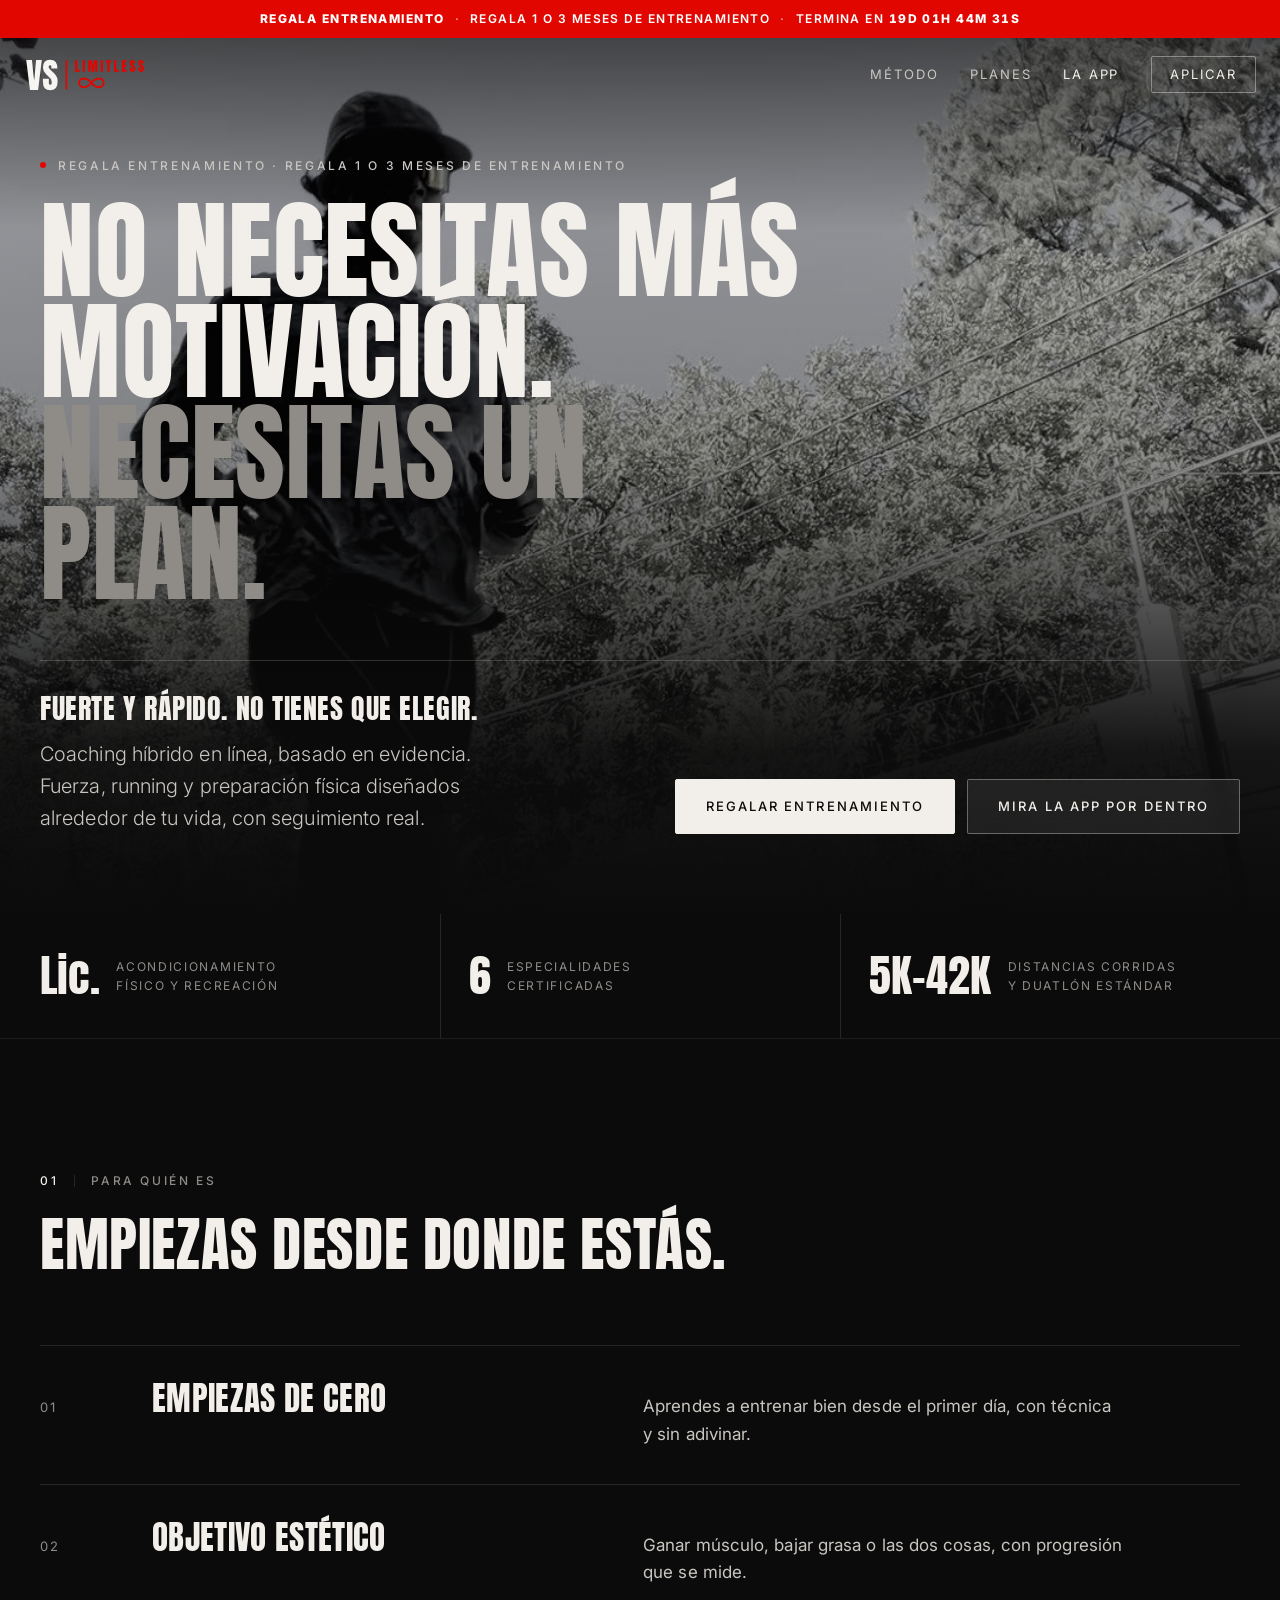
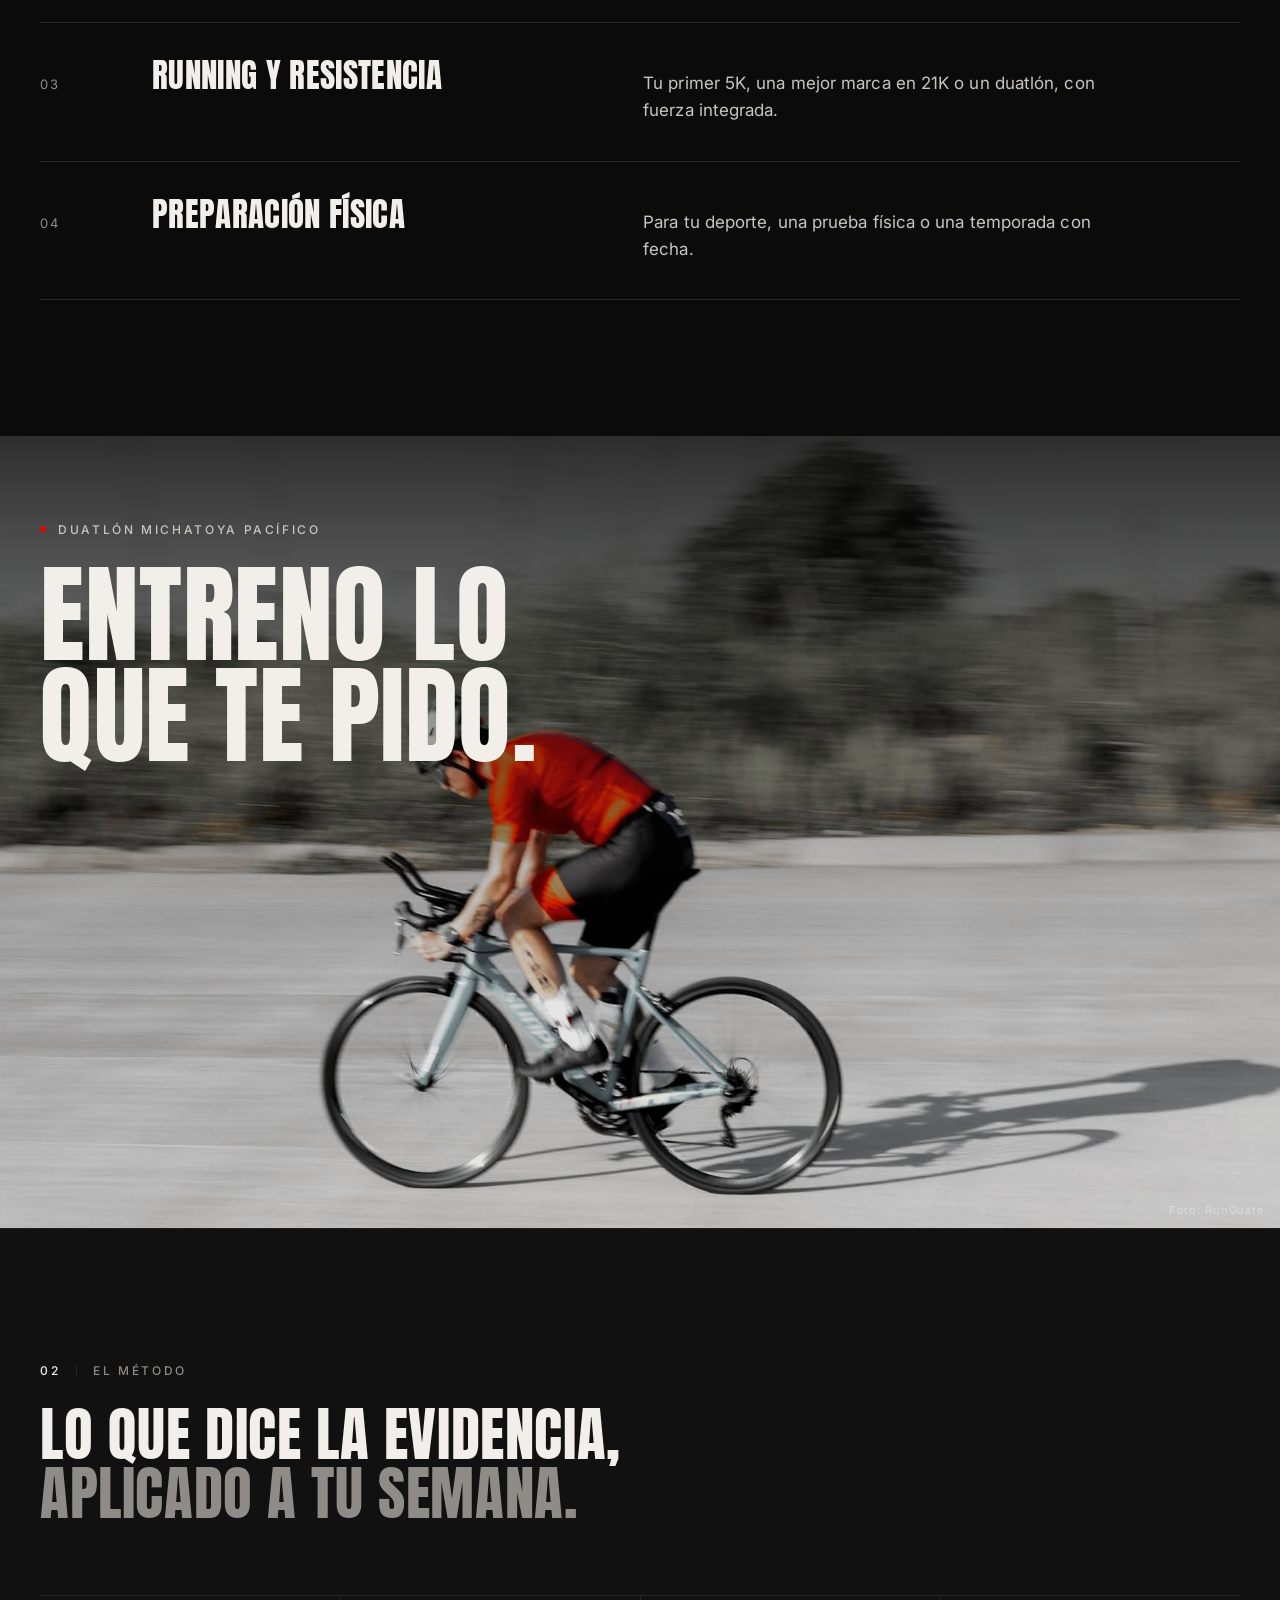
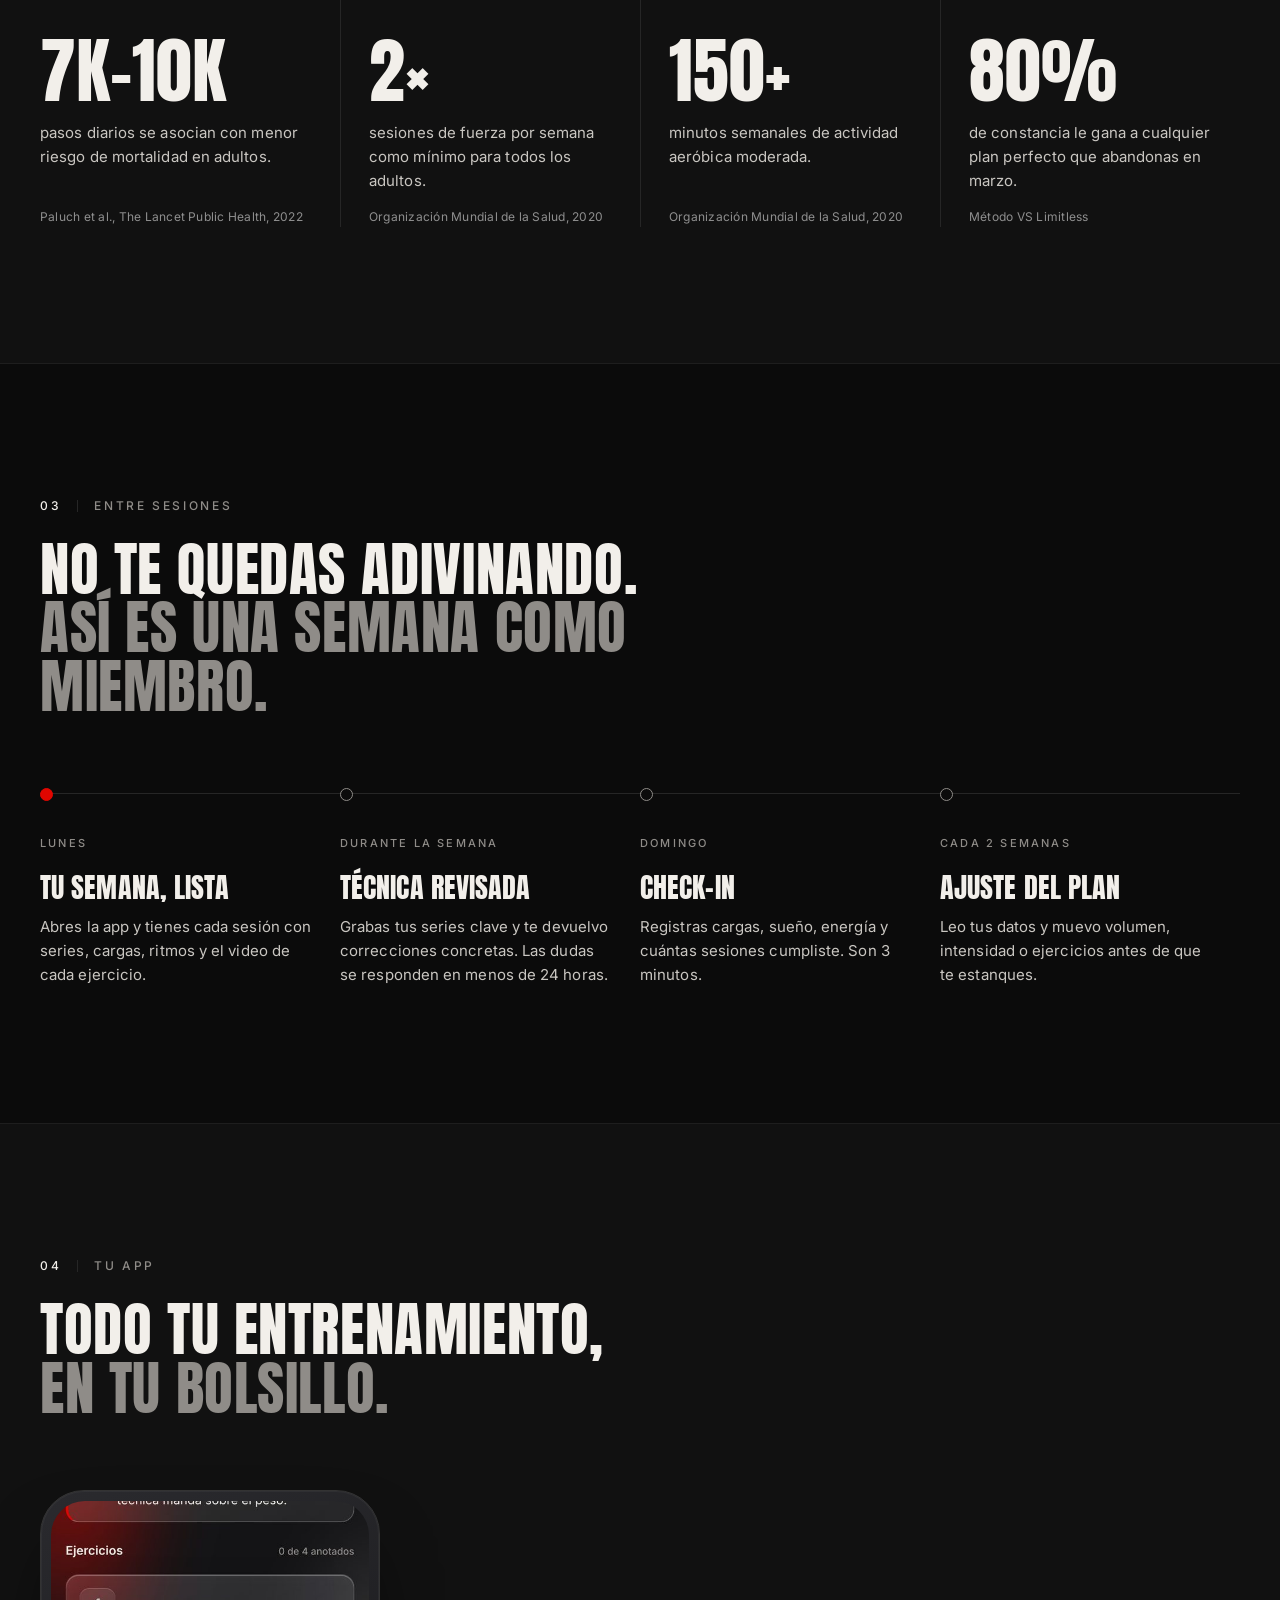
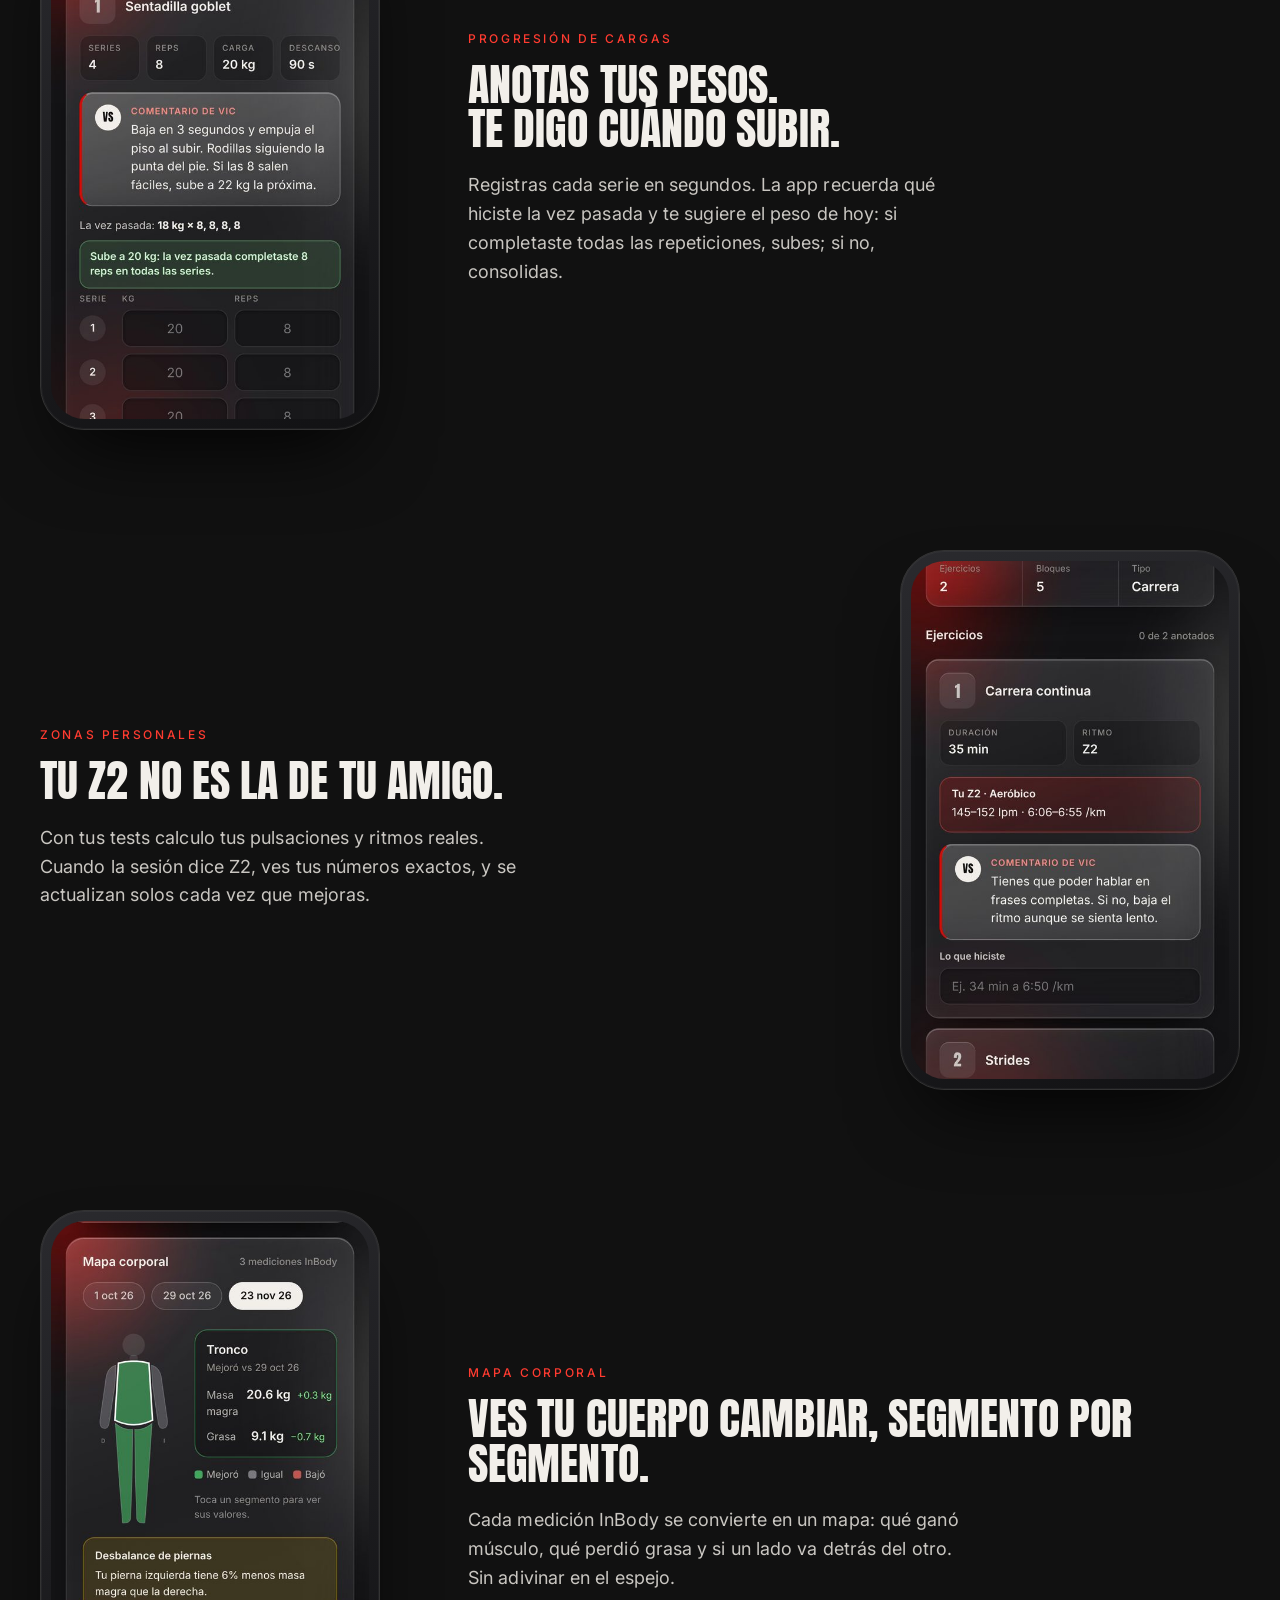
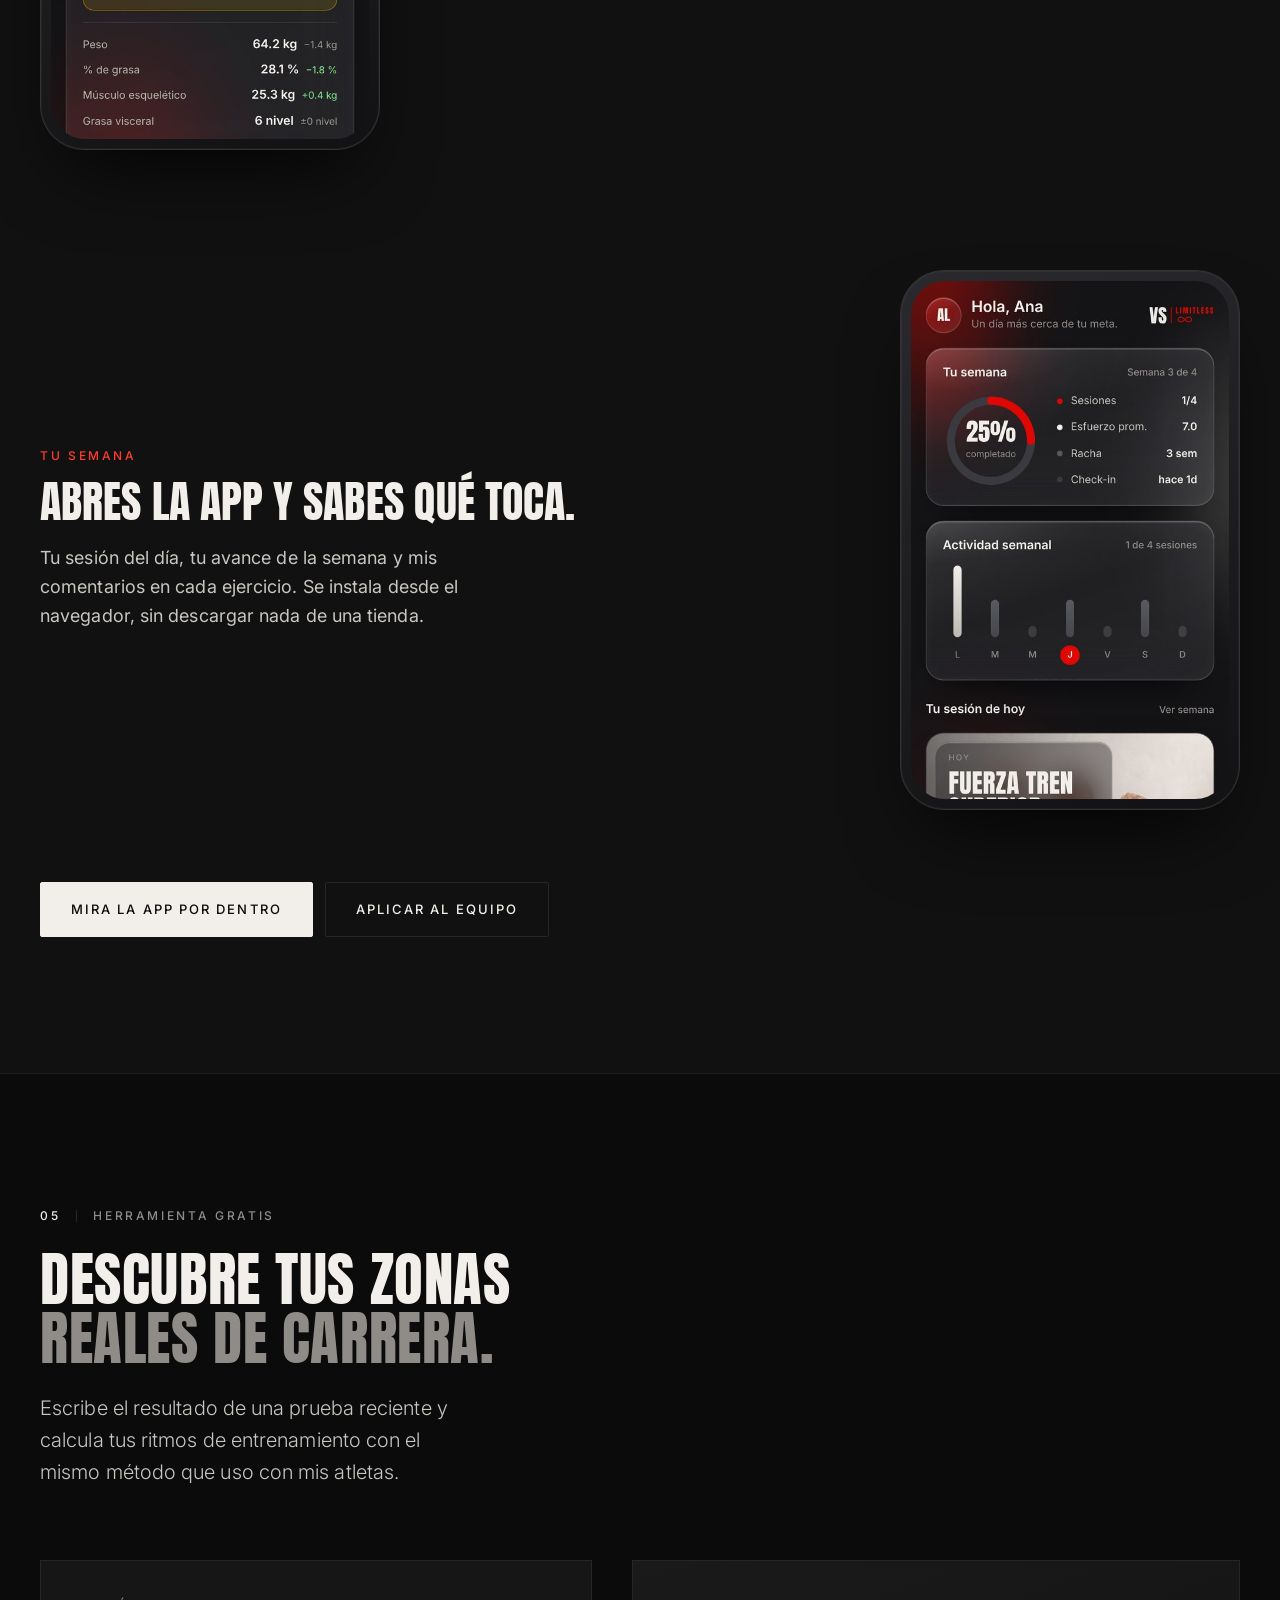
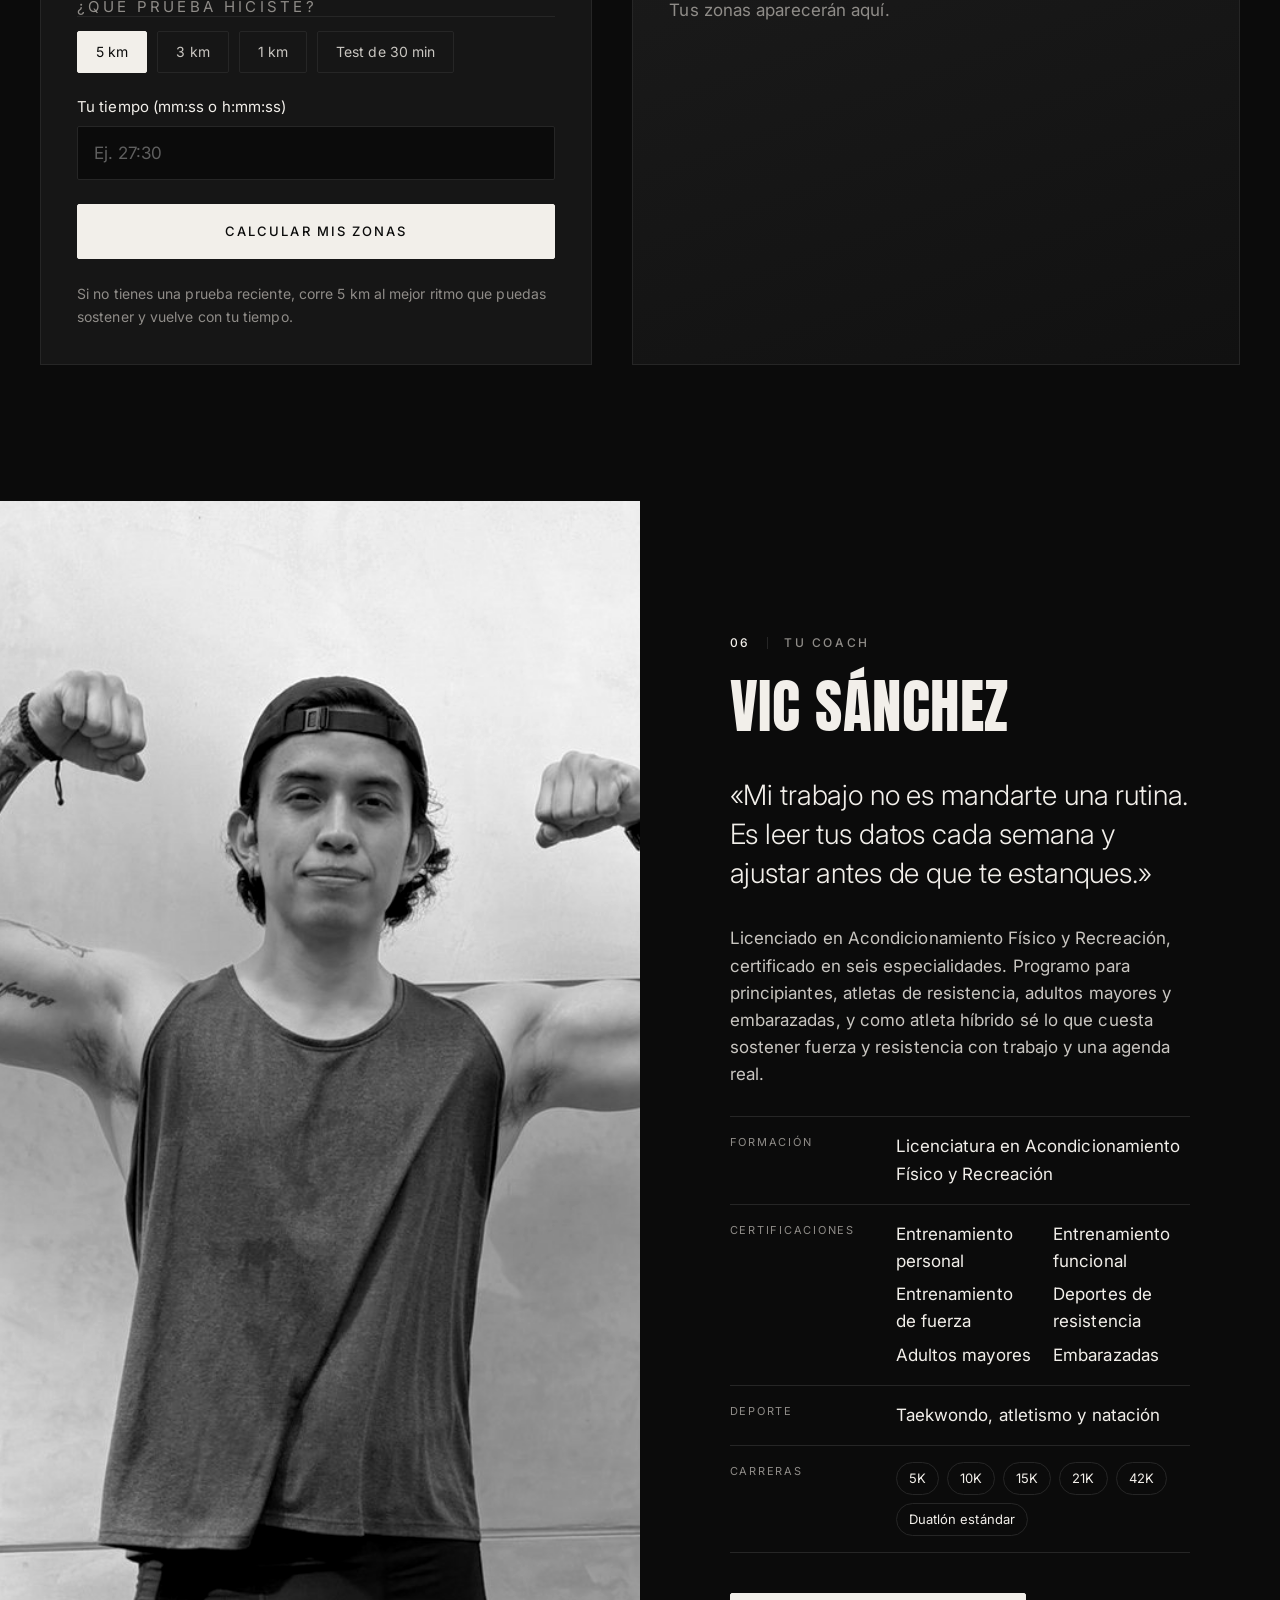
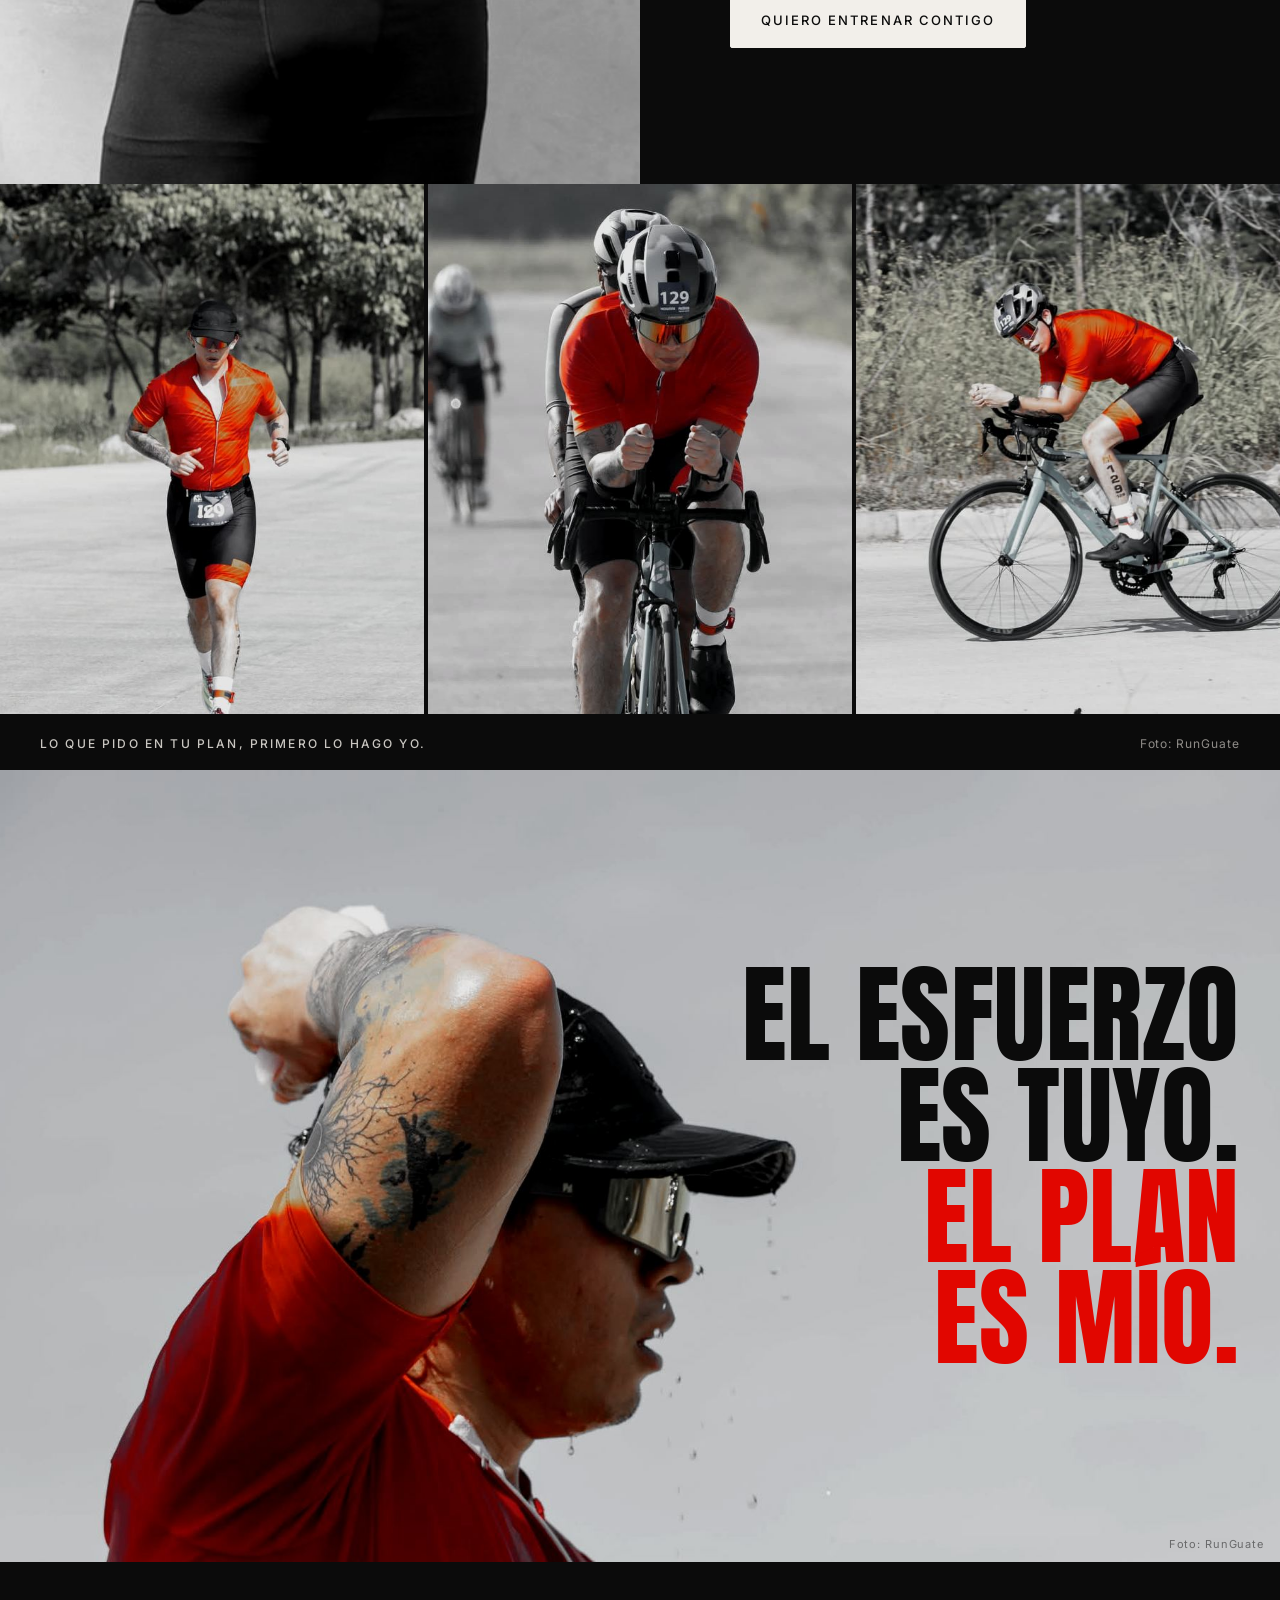
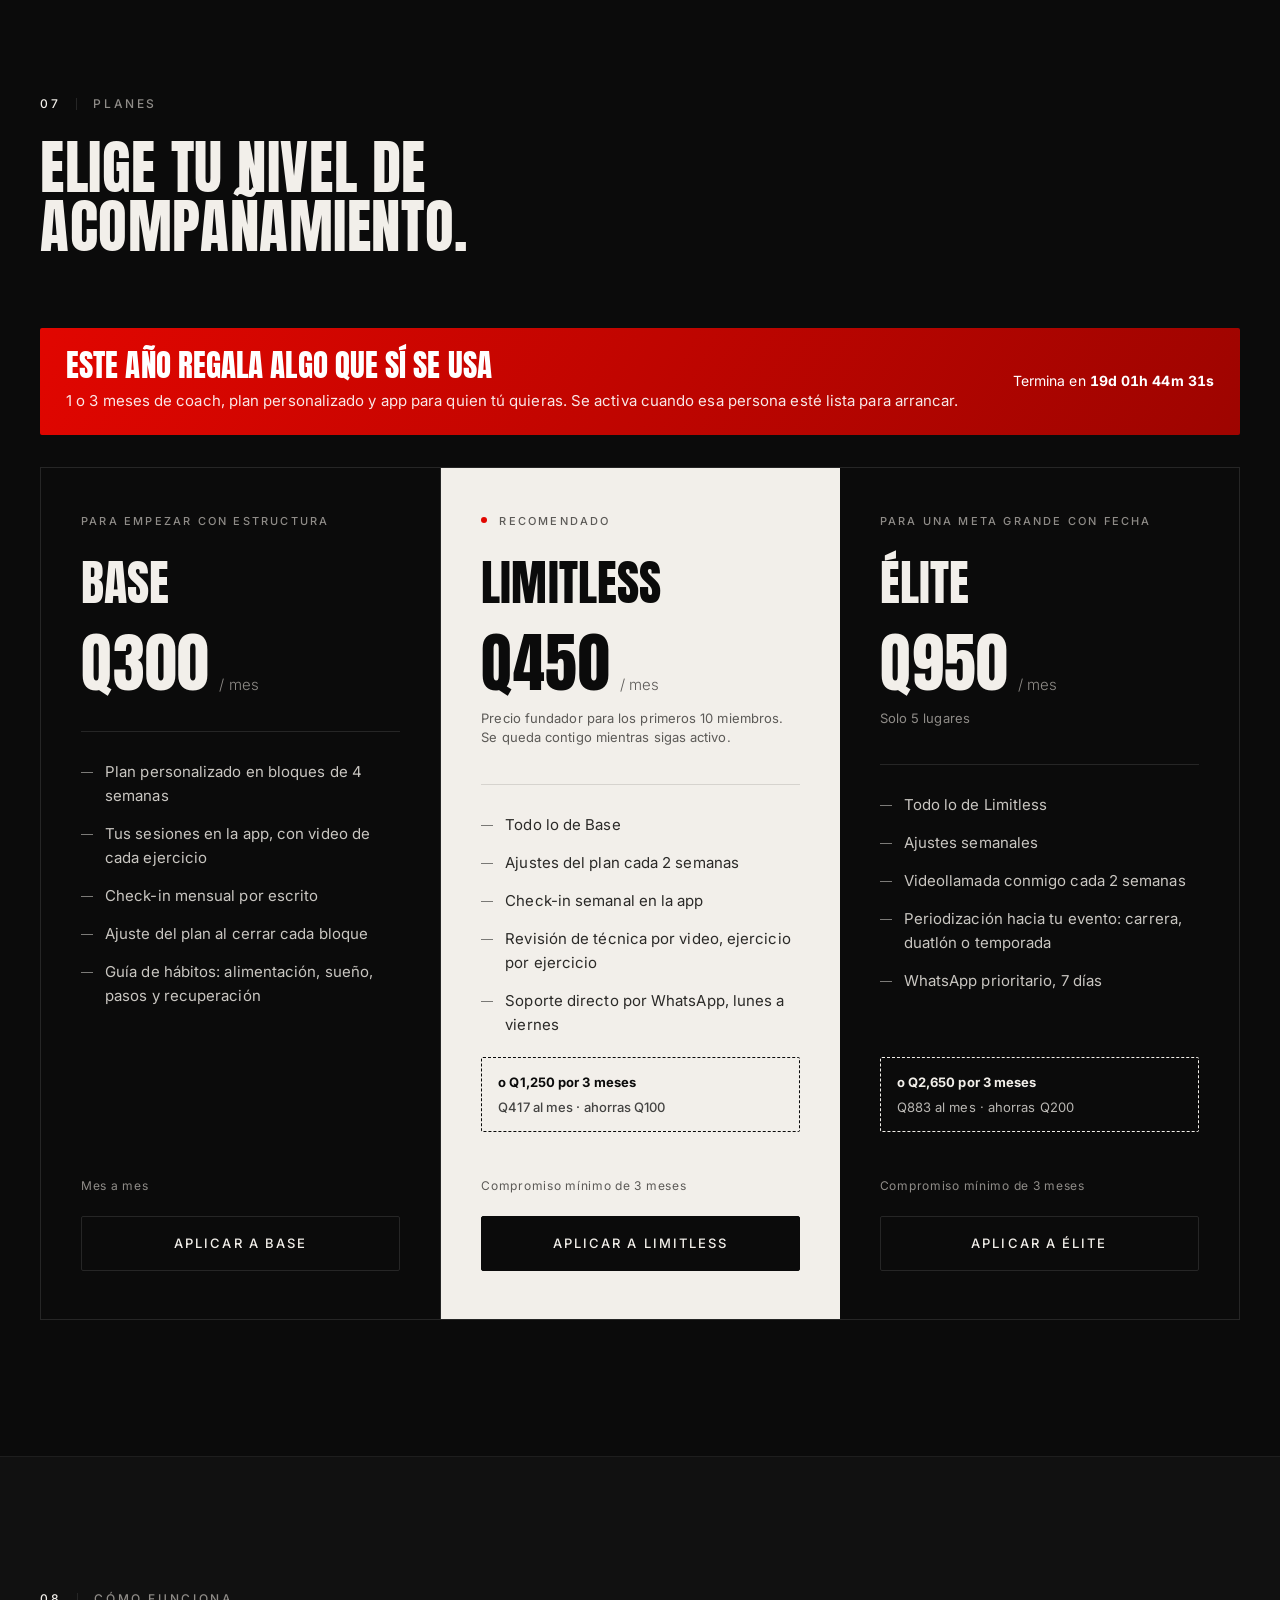
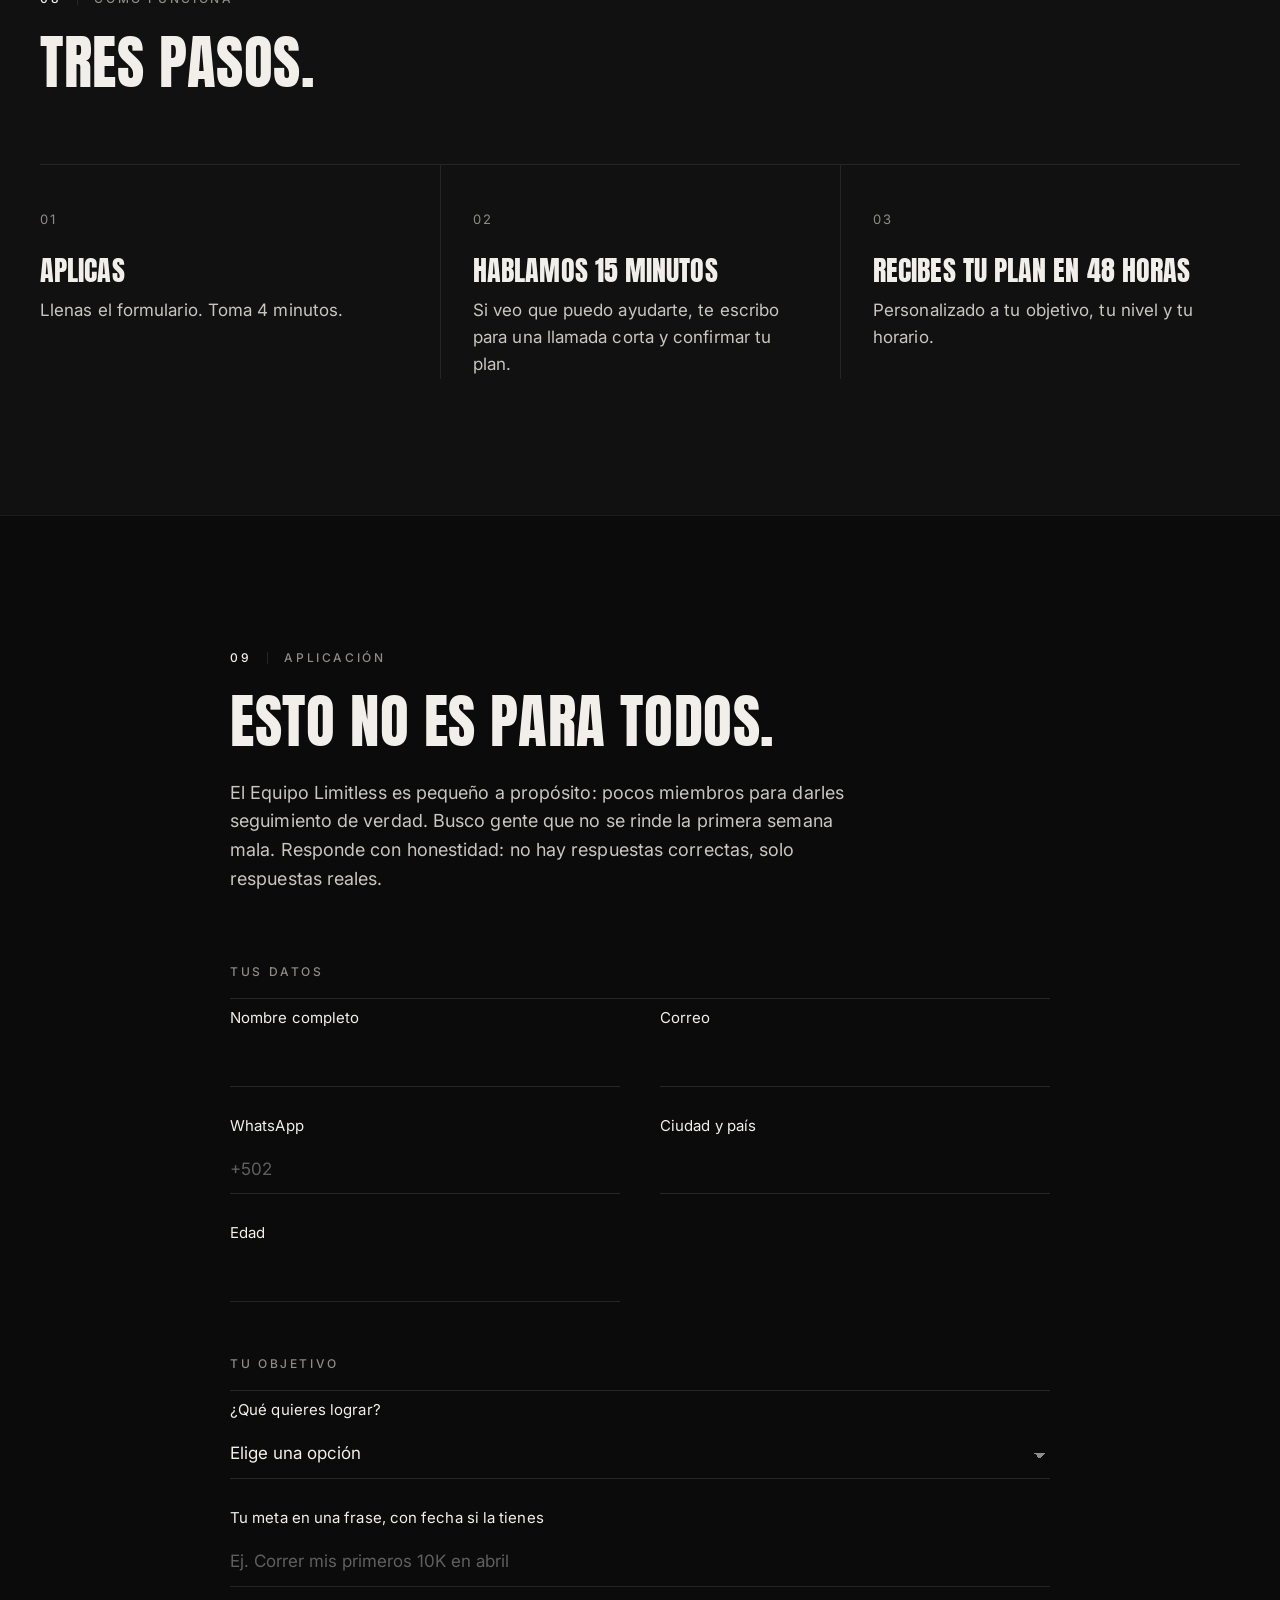
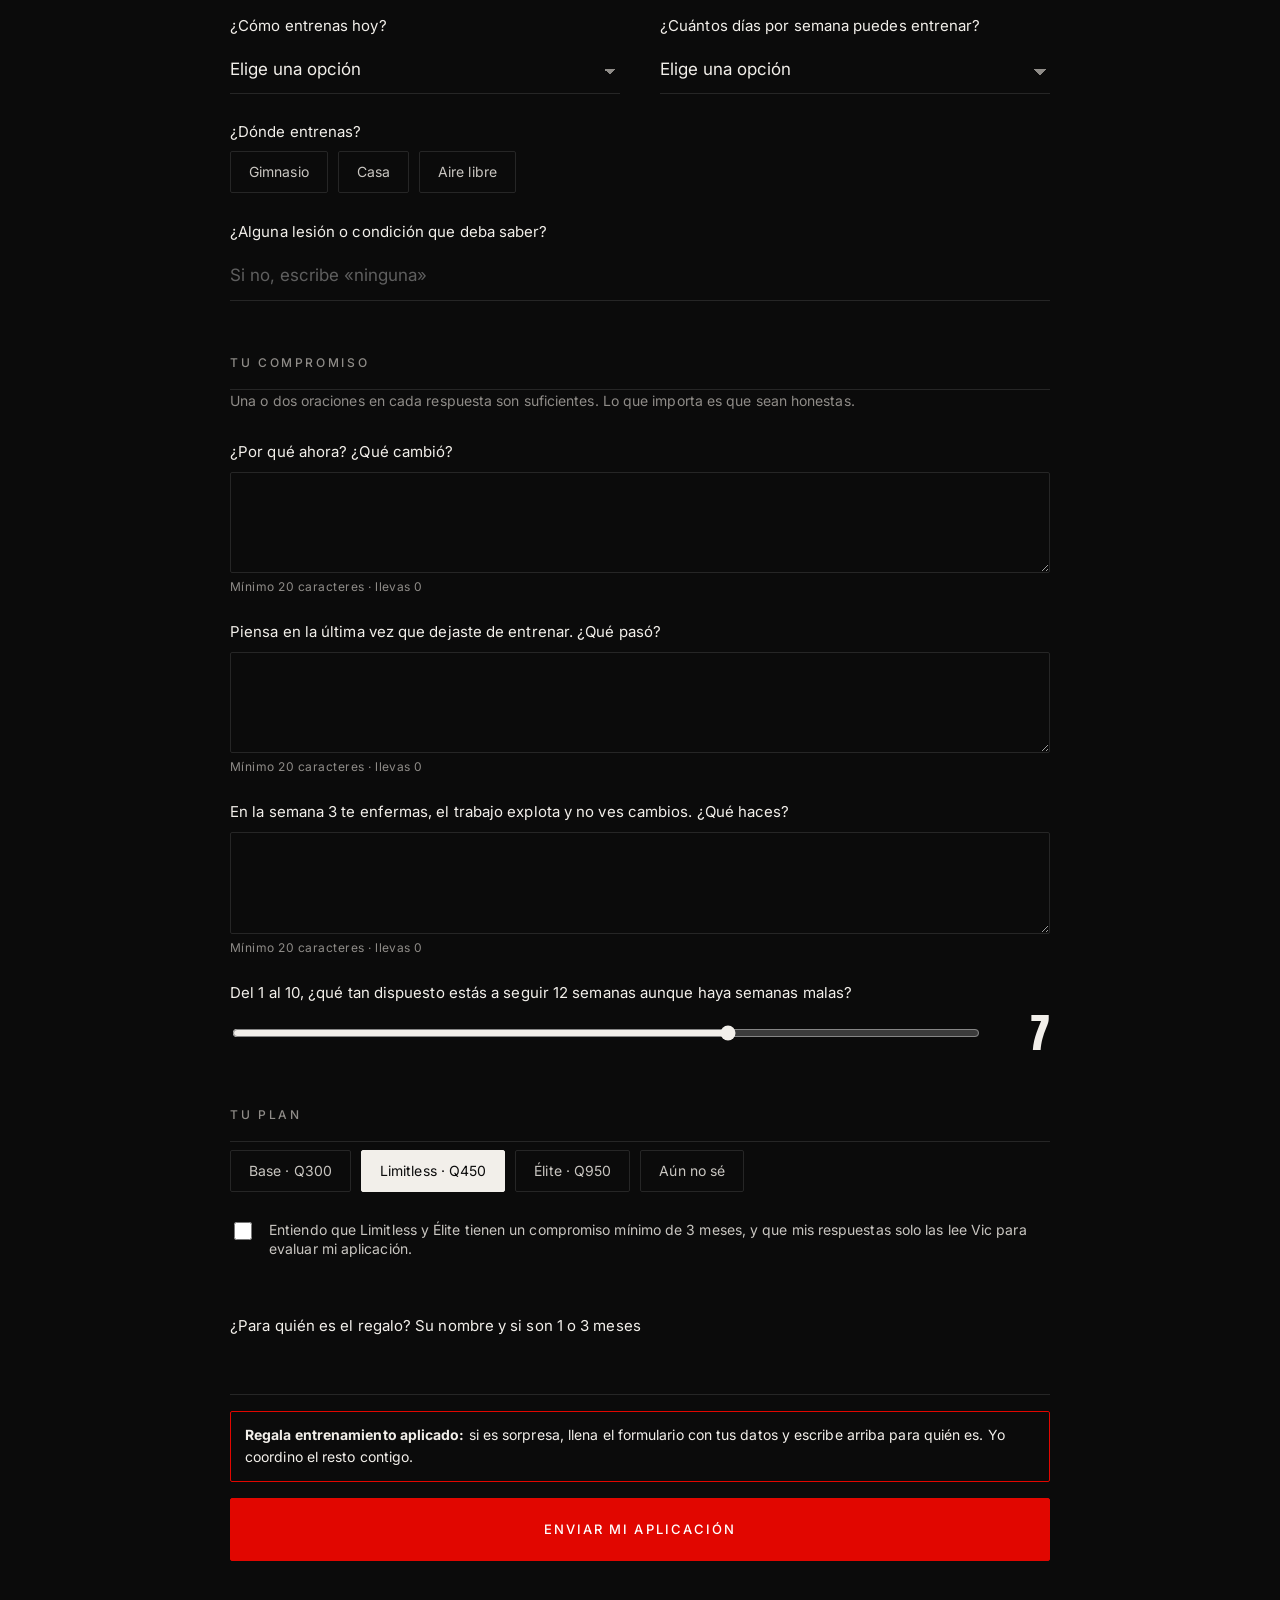
==== commit 9896ac5f: "Fotografía editorial de competencia en la landing Co-Authored-By: Claude Opus 5.5 <noreply@anthropic" ====
--- a/index.html
+++ b/index.html
@@ -60,6 +60,15 @@
     <article class="fila"><span class="fila-n">03</span><h3>Running y resistencia</h3><p>Tu primer 5K, una mejor marca en 21K o un duatlón, con fuerza integrada.</p></article>
     <article class="fila"><span class="fila-n">04</span><h3>Preparación física</h3><p>Para tu deporte, una prueba física o una temporada con fecha.</p></article>
   </div>
+</section>
+
+<section class="banda banda-bici" aria-label="Vic compitiendo en duatlón">
+  <img src="img/vic-bici-barrido.jpg" alt="Vic en posición aerodinámica sobre la bici durante un duatlón" width="2000" height="1055" loading="lazy">
+  <div class="banda-txt wrap">
+    <p class="kicker"><span class="punto"></span>Duatlón Michatoya Pacífico</p>
+    <h2 class="h-xl">Entreno lo<br>que te pido.</h2>
+  </div>
+  <span class="banda-credito">Foto: RunGuate</span>
 </section>
 
 <section class="metodo" id="metodo">
@@ -163,6 +172,21 @@
     </dl>
     <div class="cta-fila cta-sobre"><a href="#aplicar" class="btn">Quiero entrenar contigo</a></div>
   </div>
+</section>
+
+<section class="mosaico" aria-label="Vic en competencia">
+  <figure><img src="img/vic-carrera.jpg" alt="Vic corriendo el segmento de carrera" width="704" height="880" loading="lazy"></figure>
+  <figure><img src="img/vic-aero.jpg" alt="Vic de frente en posición aerodinámica" width="720" height="840" loading="lazy"></figure>
+  <figure><img src="img/vic-aero-lado.jpg" alt="Vic de perfil en la bici" width="700" height="815" loading="lazy"></figure>
+  <p class="mosaico-pie">Lo que pido en tu plan, primero lo hago yo. <span>Foto: RunGuate</span></p>
+</section>
+
+<section class="banda banda-agua" aria-label="El esfuerzo y el plan">
+  <img src="img/vic-agua.jpg" alt="Vic echándose agua en la cabeza a mitad de carrera" width="2000" height="1113" loading="lazy">
+  <div class="banda-txt wrap">
+    <h2 class="h-xl">El esfuerzo<br>es tuyo.<br><span>El plan<br>es mío.</span></h2>
+  </div>
+  <span class="banda-credito">Foto: RunGuate</span>
 </section>
 
 <section class="wrap seccion" id="planes">
@@ -366,6 +390,7 @@
 
 <script src="config.js"></script>
 <script src="app.js"></script>
+<script src="promo.js"></script>
 <script type="module" src="calculadora.js"></script>
 </body>
 </html>
--- a/styles.css
+++ b/styles.css
@@ -9,7 +9,7 @@
 *{box-sizing:border-box}
 [hidden]{display:none!important}
 html{scroll-behavior:smooth;scroll-padding-top:72px}
-body{margin:0;background:var(--fondo);color:var(--tinta);font:300 16px/1.65 var(--texto);-webkit-font-smoothing:antialiased;letter-spacing:.005em}
+body{margin:0;background:var(--fondo);color:var(--tinta);font:400 17px/1.6 var(--texto);-webkit-font-smoothing:antialiased;letter-spacing:.005em}
 img{max-width:100%;display:block}
 a{color:inherit}
 .wrap{width:min(1200px,100% - 48px);margin-inline:auto}
@@ -141,7 +141,7 @@
 fieldset{min-width:0;border:0;margin:0 0 56px;padding:0;display:flex;flex-direction:column;gap:28px}
 legend{font:500 12px/1 var(--texto);letter-spacing:.22em;text-transform:uppercase;color:var(--tinta-tenue);padding:0 0 20px;margin-bottom:8px;width:100%;border-bottom:1px solid var(--linea)}
 label{display:flex;flex-direction:column;gap:10px;font:400 15px/1.4 var(--texto);color:var(--tinta)}
-input,select,textarea{width:100%;min-width:0;font:300 17px/1.4 var(--texto);color:var(--tinta);background:transparent;border:0;border-bottom:1px solid var(--linea);border-radius:0;padding:12px 0;transition:border-color .2s}
+input,select,textarea{width:100%;min-width:0;font:400 17px/1.4 var(--texto);color:var(--tinta);background:transparent;border:0;border-bottom:1px solid var(--linea);border-radius:0;padding:12px 0;transition:border-color .2s}
 input:hover,select:hover,textarea:hover{border-bottom-color:#4a4a4a}
 input:focus,select:focus,textarea:focus{border-bottom-color:var(--tinta);outline:none}
 input::placeholder,textarea::placeholder{color:#5f5f5f}
@@ -321,3 +321,77 @@
 }
 .calc-form .calc-tests .chip{display:inline-flex;flex-direction:row;gap:0}
 .calc-form fieldset.calc-tests{display:flex;flex-direction:row;flex-wrap:wrap;gap:10px}.calc-tests legend{width:100%}
+
+/* ===== Promoción (Black Friday) ===== */
+.promo-barra{position:fixed;inset:0 0 auto;z-index:30;height:38px;display:flex;align-items:center;justify-content:center;gap:10px;padding:0 16px;
+  background:#E10600;color:#fff;text-decoration:none;font:600 12px/1 var(--texto);letter-spacing:.12em;text-transform:uppercase;white-space:nowrap;overflow:hidden}
+.promo-barra .pb-fuerte{font-weight:800}
+.promo-barra .pb-sep{opacity:.6}
+.promo-barra b{font-variant-numeric:tabular-nums;font-weight:800}
+body.con-promo .top{top:38px}
+.promo-sello{position:absolute;z-index:3;right:clamp(24px,7vw,120px);top:clamp(120px,18vh,200px);width:230px;height:230px;border-radius:50%;
+  background:#E10600;color:#fff;text-decoration:none;display:flex;flex-direction:column;align-items:center;justify-content:center;text-align:center;
+  box-shadow:0 0 0 6px rgba(255,255,255,.92),0 30px 60px -20px rgba(0,0,0,.8);transform:rotate(-8deg);animation:sello 3s ease-in-out infinite}
+@keyframes sello{0%,100%{transform:rotate(-8deg) scale(1)}50%{transform:rotate(-8deg) scale(1.04)}}
+@media (prefers-reduced-motion:reduce){.promo-sello{animation:none}}
+.ps-t{font:700 15px/1 var(--texto);letter-spacing:.06em;text-transform:uppercase}
+.ps-desde{font:italic 400 20px/1 Georgia,serif;margin-top:6px}
+.ps-precio{font:400 68px/.95 var(--display)}
+.ps-antes{font:500 15px/1 var(--texto);margin-top:2px}
+.ps-pill{margin-top:10px;background:#0B0B0B;color:#fff;border-radius:30px;padding:7px 14px;font:700 11px/1 var(--texto);letter-spacing:.08em;text-transform:uppercase}
+.promo-aviso{display:flex;justify-content:space-between;align-items:center;gap:24px;flex-wrap:wrap;margin:0 0 32px;padding:22px 26px;border-radius:var(--r-sm);
+  background:linear-gradient(120deg,#E10600,#9e0400);color:#fff}
+.pa-t{margin:0;font:400 clamp(22px,2.4vw,32px)/1 var(--display);text-transform:uppercase}
+.pa-s{margin:8px 0 0;font-size:15px;opacity:.9}
+.pa-der{display:flex;flex-direction:column;align-items:flex-end;gap:6px}
+.pa-lugares{background:#0B0B0B;border-radius:30px;padding:8px 14px;font:700 12px/1 var(--texto);letter-spacing:.08em;text-transform:uppercase}
+.pa-reloj{font-size:14px}.pa-reloj b{font-variant-numeric:tabular-nums}
+.promo-tag{display:inline-block;margin:0 0 6px;padding:6px 10px;border-radius:30px;background:#E10600;color:#fff;font:700 11px/1 var(--texto);letter-spacing:.1em;text-transform:uppercase}
+.precio .precio-antes{display:block;font:400 22px/1 var(--texto);opacity:.5;margin-bottom:4px}
+.plan-dest .promo-tag{background:#0B0B0B}
+.promo-form{margin:0 0 16px;padding:12px 14px;border:1px solid #E10600;border-radius:var(--r-sm);font-size:14px}
+.chip s{opacity:.55;margin-left:4px}
+@media (max-width:900px){.promo-sello{position:relative;right:auto;top:auto;width:150px;height:150px;margin:0 4px 28px auto}.ps-precio{font-size:44px}.ps-t{font-size:12px}.ps-desde{font-size:16px}.ps-antes{font-size:12px}.ps-pill{font-size:9px;padding:6px 10px}}
+@media (max-width:640px){.promo-barra{font-size:10px;gap:6px;letter-spacing:.08em}.promo-barra .pb-ocultar{display:none}.pa-der{align-items:flex-start}}
+.plan .promo-tag{align-self:flex-start}
+.precio .precio-cent{font-size:.42em;vertical-align:top;line-height:1.1;margin-left:2px}
+.ps-desde{font-size:17px}@media (max-width:900px){.ps-desde{font-size:13px}}
+.promo-campo{margin:0 0 16px}
+.pa-btn{margin-top:14px;background:#fff;color:#0B0B0B;border-color:#fff}
+.promo-aviso .pa-btn:hover{background:#0B0B0B;color:#fff;border-color:#0B0B0B}
+@media (max-width:640px){.promo-barra{overflow:hidden;white-space:nowrap}}
+
+.btn:active{transform:scale(.97)}
+.btn{transition:background .2s,color .2s,border-color .2s,transform .12s}
+
+/* ===== Fotografía editorial ===== */
+.banda{position:relative;overflow:hidden;background:var(--fondo)}
+.banda img{display:block;width:100%;height:min(88vh,860px);object-fit:cover}
+.banda-txt{position:absolute;inset:0;display:flex;flex-direction:column;justify-content:flex-start;padding-top:88px}
+.banda-txt .h-xl{max-width:none}
+.banda-credito{position:absolute;right:16px;bottom:12px;font:400 11px/1 var(--texto);letter-spacing:.08em;color:rgba(242,239,234,.55)}
+.banda-bici::after{content:"";position:absolute;inset:0;background:linear-gradient(180deg,rgba(11,11,11,.82) 0%,rgba(11,11,11,.25) 45%,rgba(11,11,11,0) 70%);pointer-events:none}
+.banda-bici .banda-txt,.banda-bici .banda-credito{z-index:1}
+.banda-bici img{object-position:50% 70%}
+.banda-agua img{object-position:20% 30%}
+.banda-agua .banda-txt{align-items:flex-end;justify-content:center;padding-top:0;text-align:right}
+.banda-agua .h-xl{color:#0B0B0B}
+.banda-agua .h-xl span{color:var(--rojo)}
+.banda-agua .banda-credito{color:rgba(11,11,11,.5)}
+.mosaico{display:grid;grid-template-columns:repeat(3,1fr);gap:4px;background:var(--fondo)}
+.mosaico figure{margin:0;overflow:hidden;aspect-ratio:4/5}
+.mosaico img{display:block;width:100%;height:100%;object-fit:cover;transition:transform .8s cubic-bezier(.2,.7,.2,1)}
+.mosaico figure:hover img{transform:scale(1.03)}
+.mosaico-pie{grid-column:1/-1;display:flex;justify-content:space-between;gap:16px;margin:0;padding:18px max(24px,calc((100% - 1200px) / 2));font:500 12px/1.4 var(--texto);letter-spacing:.18em;text-transform:uppercase;color:var(--tinta-suave)}
+.mosaico-pie span{color:var(--tinta-tenue);letter-spacing:.08em;text-transform:none;font-weight:400}
+@media (max-width:900px){
+  .banda img{height:72vh}
+  .banda-txt{padding-top:64px}
+  .banda-agua img{object-position:36% 20%}
+  .banda-agua .banda-txt{position:static;align-items:flex-start;text-align:left;padding:40px 24px 56px;background:var(--fondo)}
+  .banda-agua .h-xl{color:var(--tinta)}
+  .banda-agua .banda-credito{top:12px;bottom:auto;color:rgba(11,11,11,.5)}
+  .mosaico{grid-template-columns:1fr 1fr}
+  .mosaico figure:first-child{grid-column:1/-1;aspect-ratio:4/4}
+  .mosaico-pie{flex-direction:column;padding-left:24px;padding-right:24px}
+}
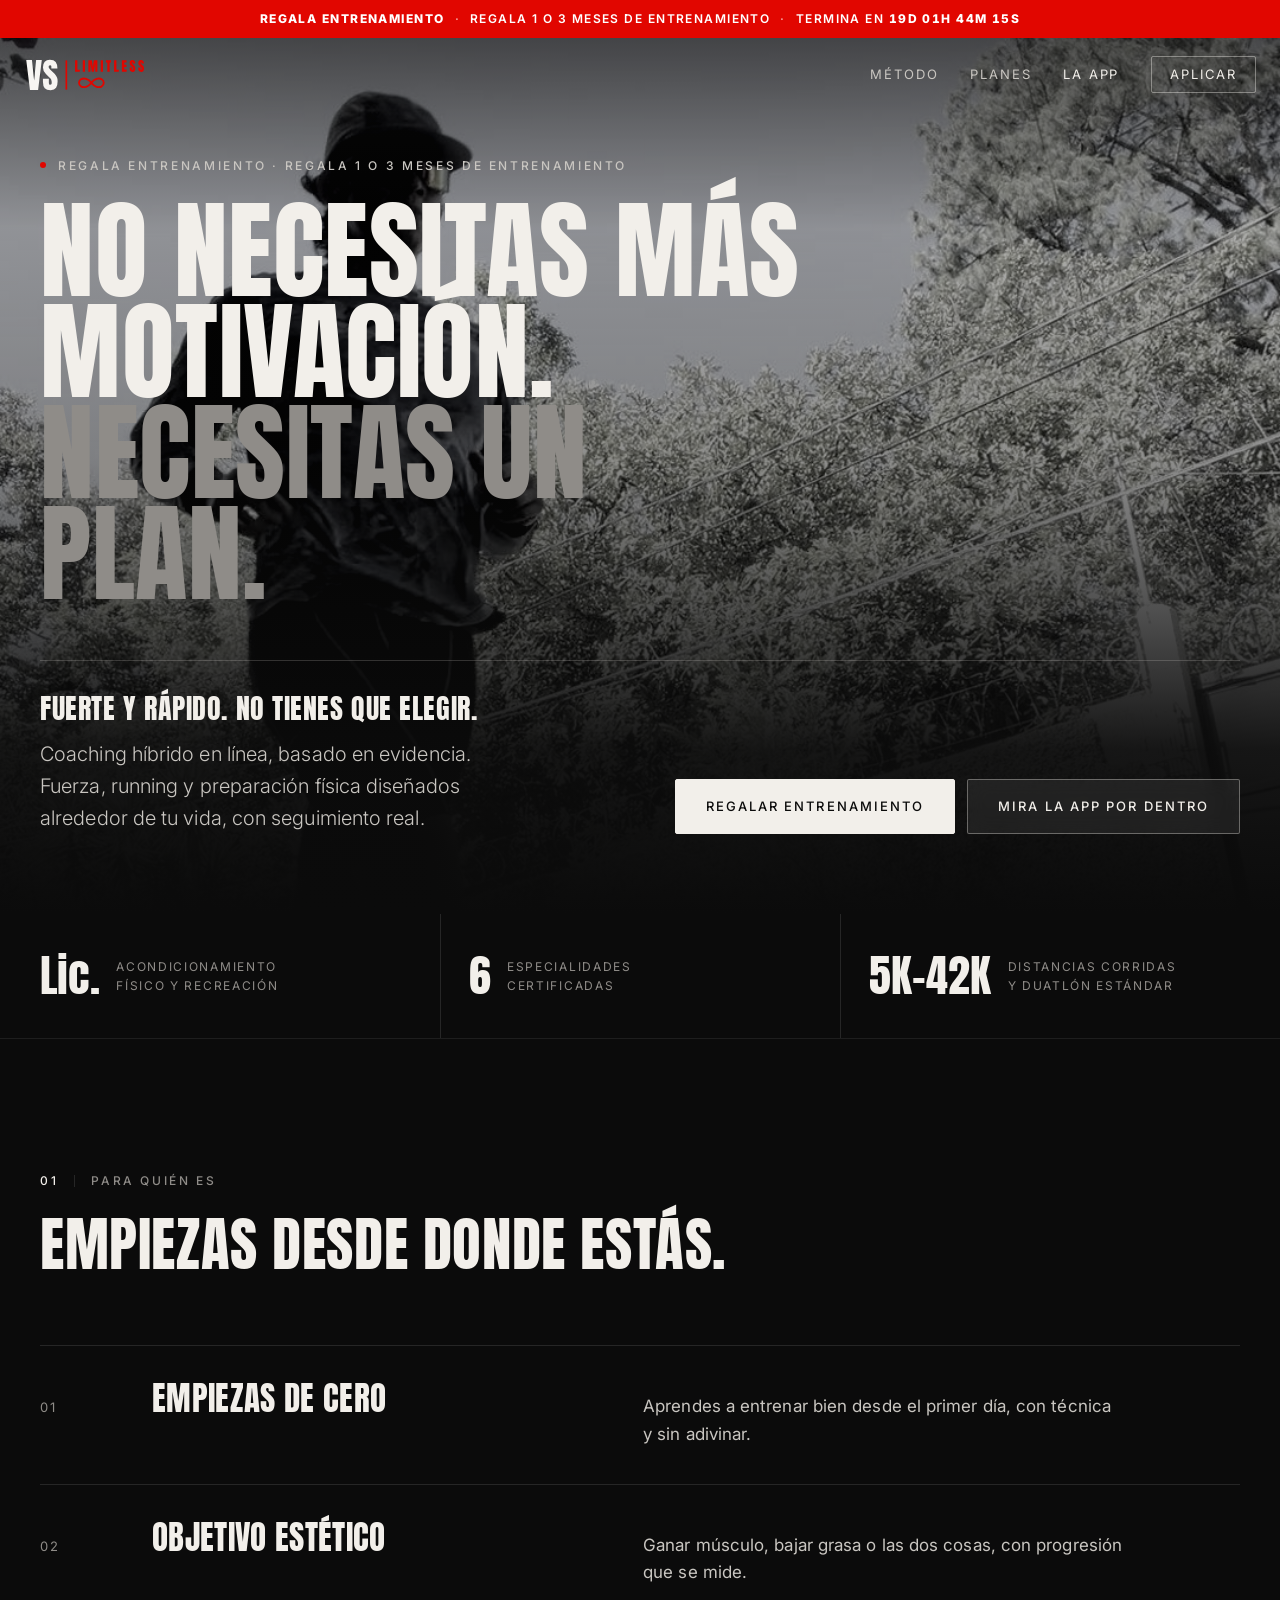
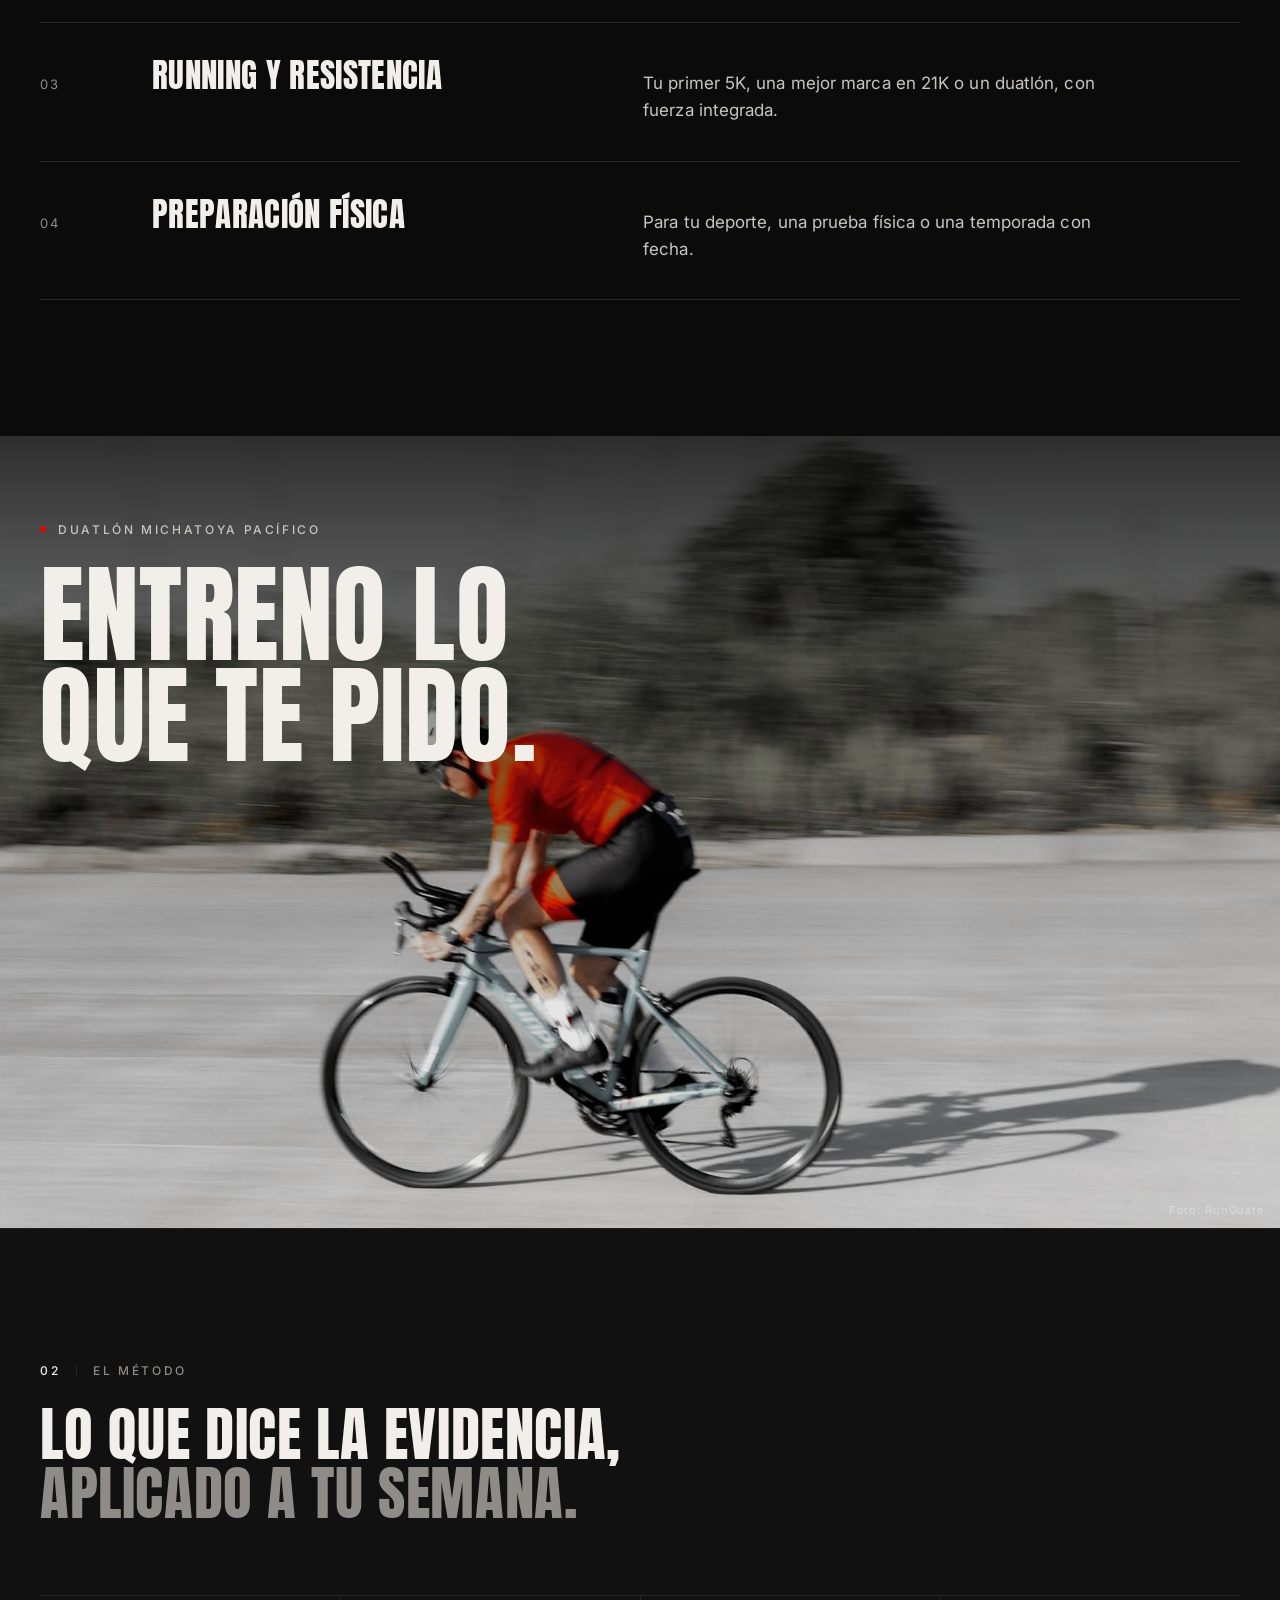
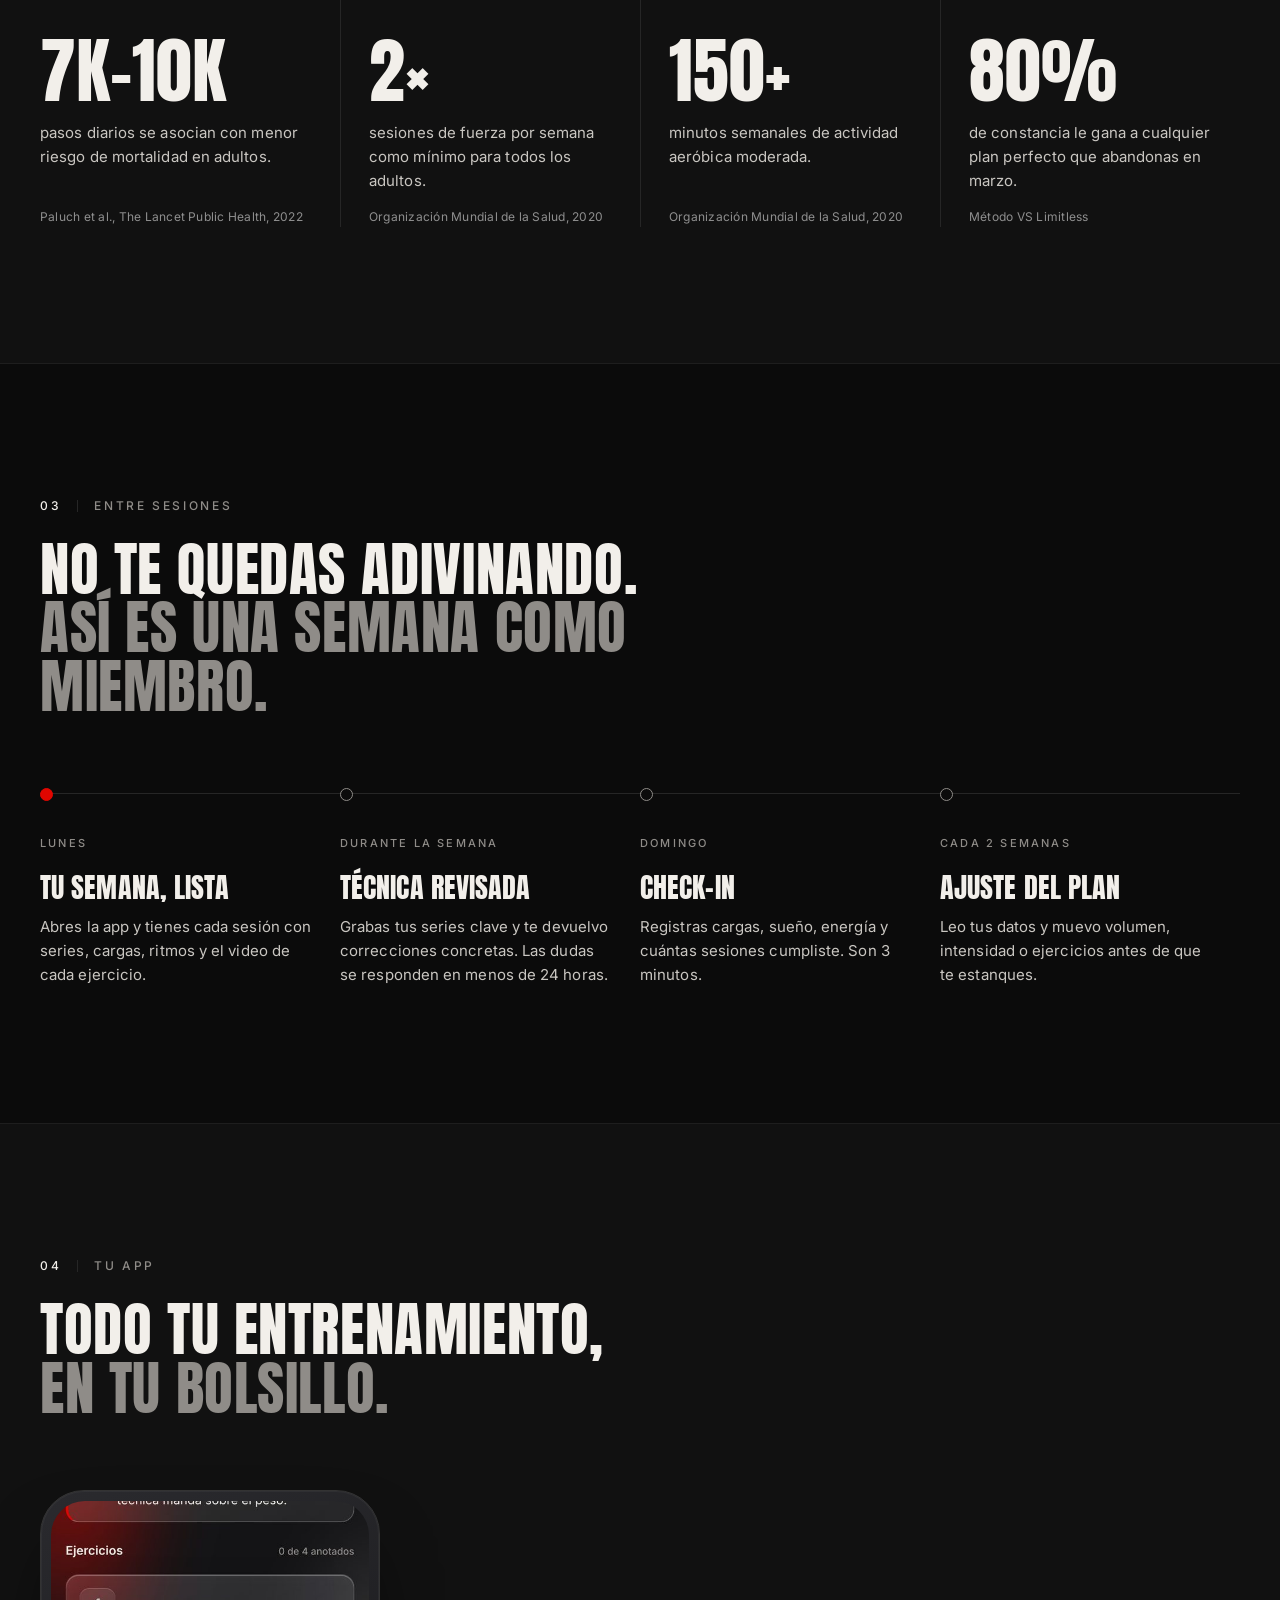
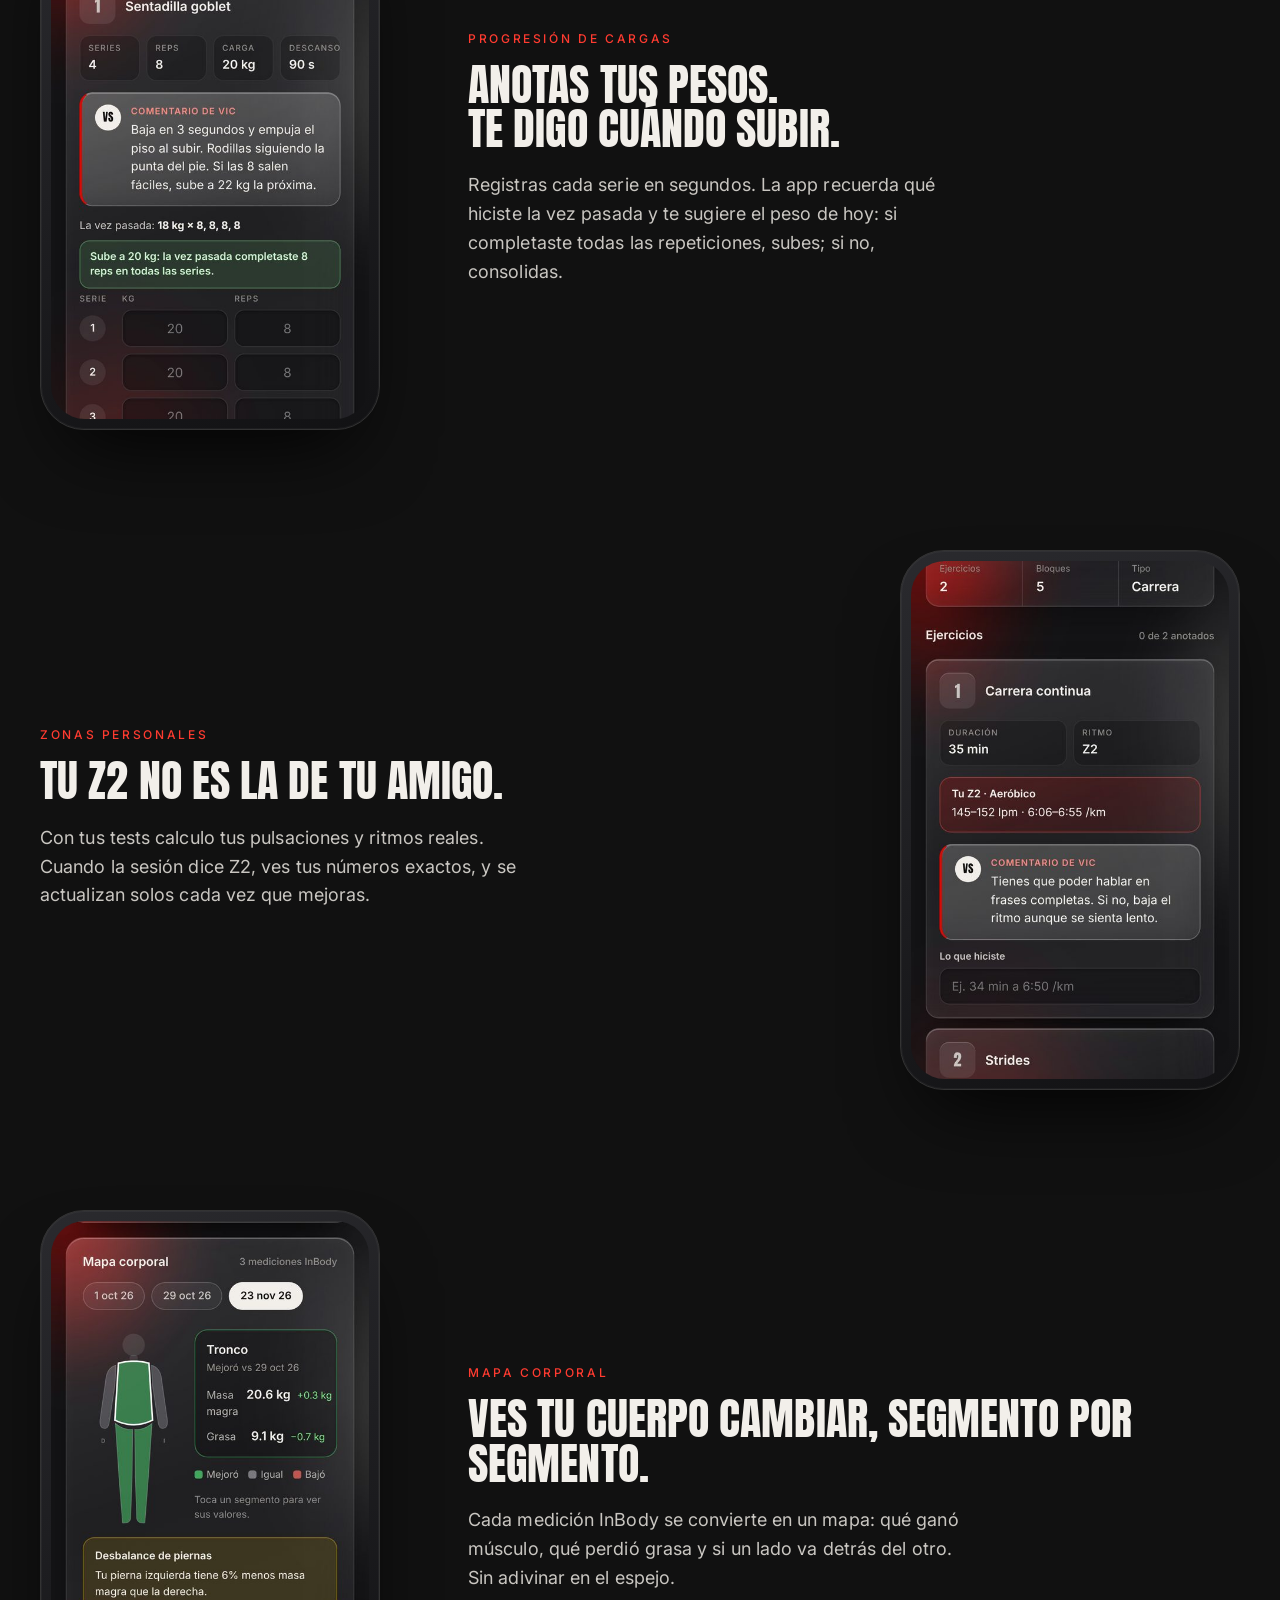
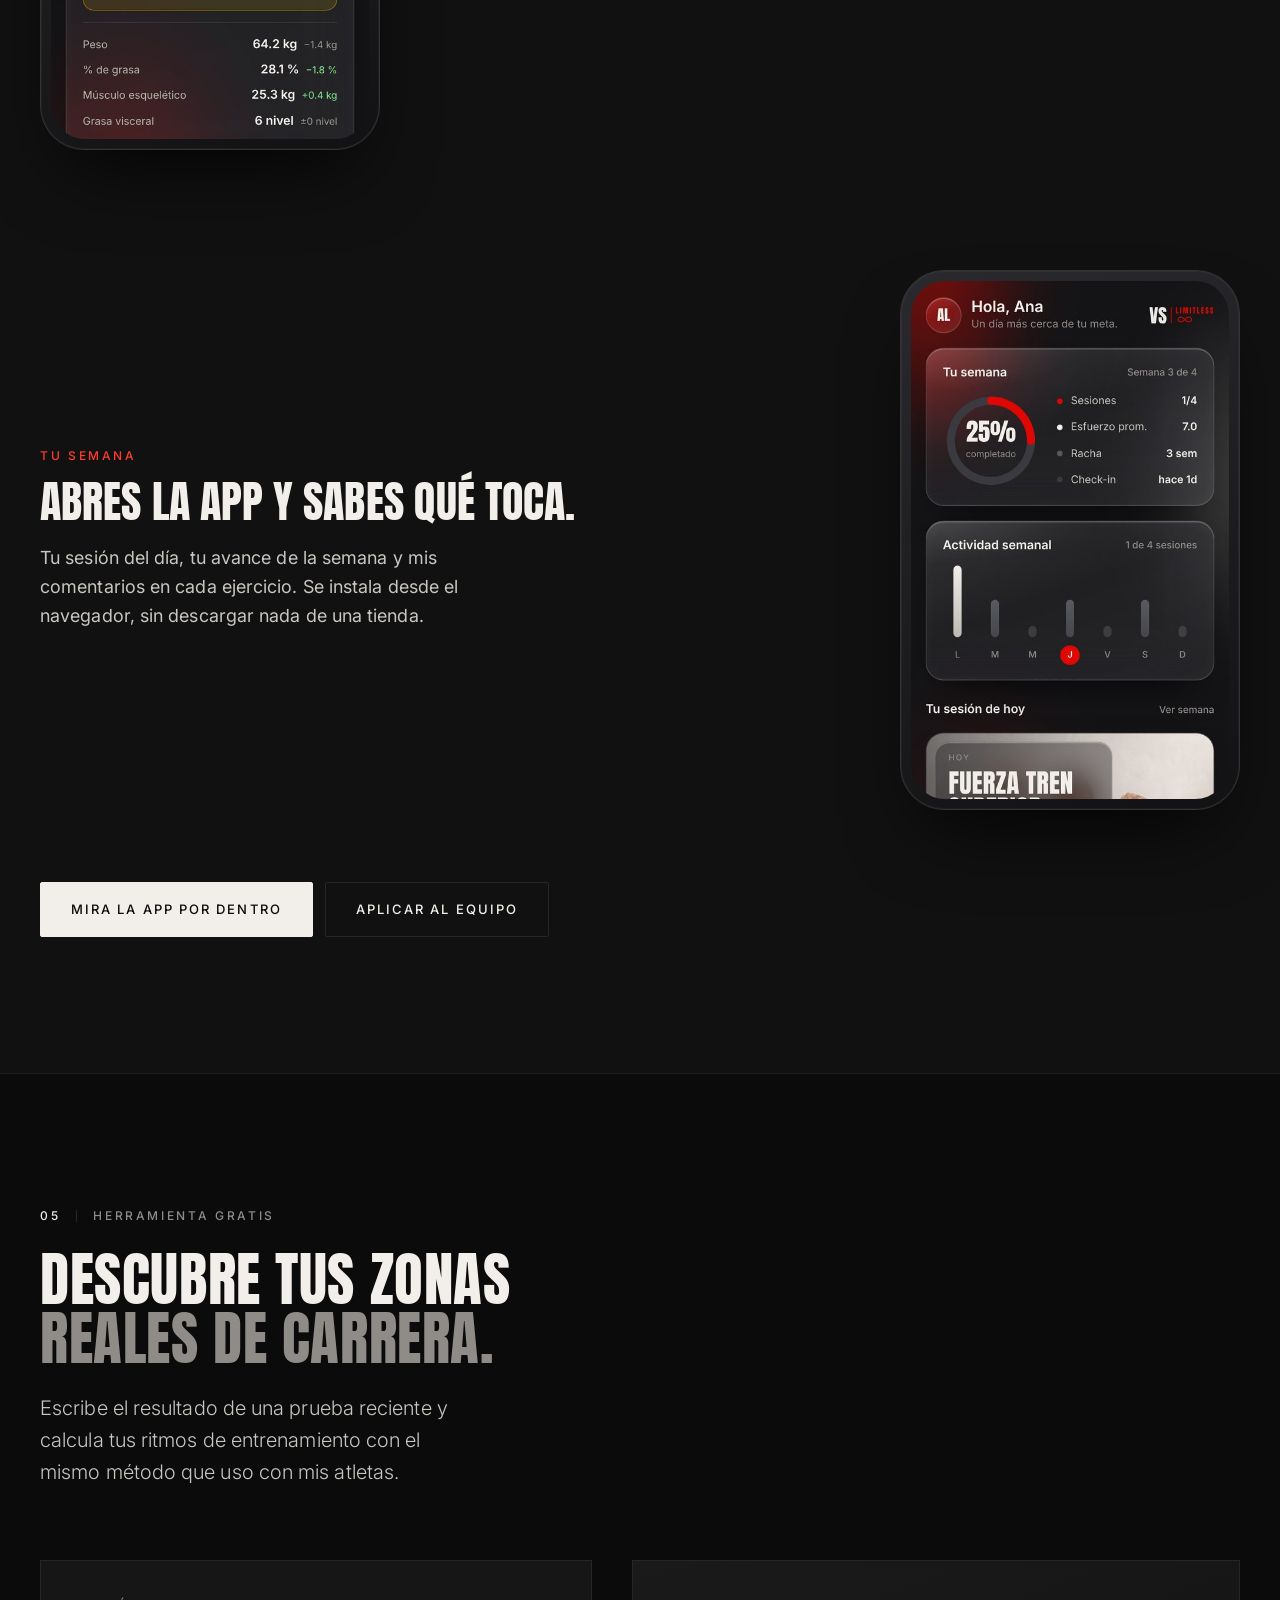
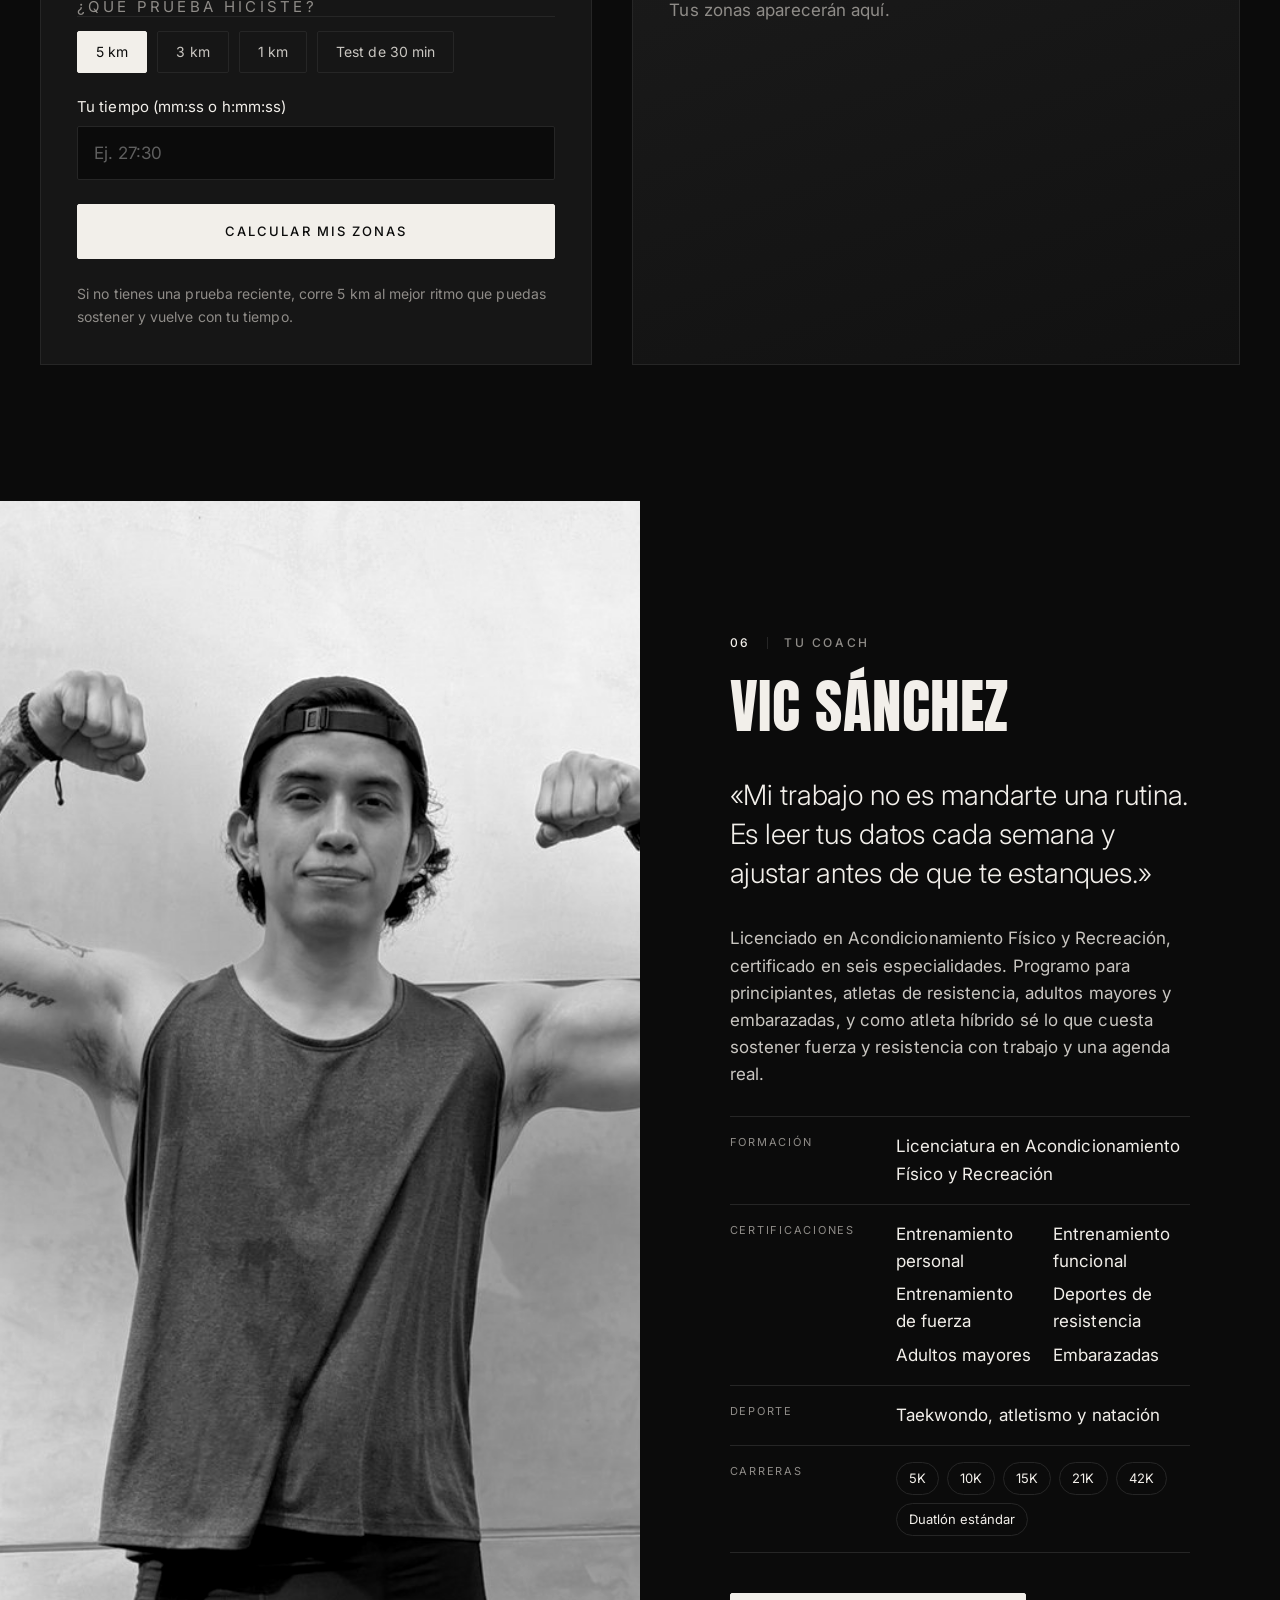
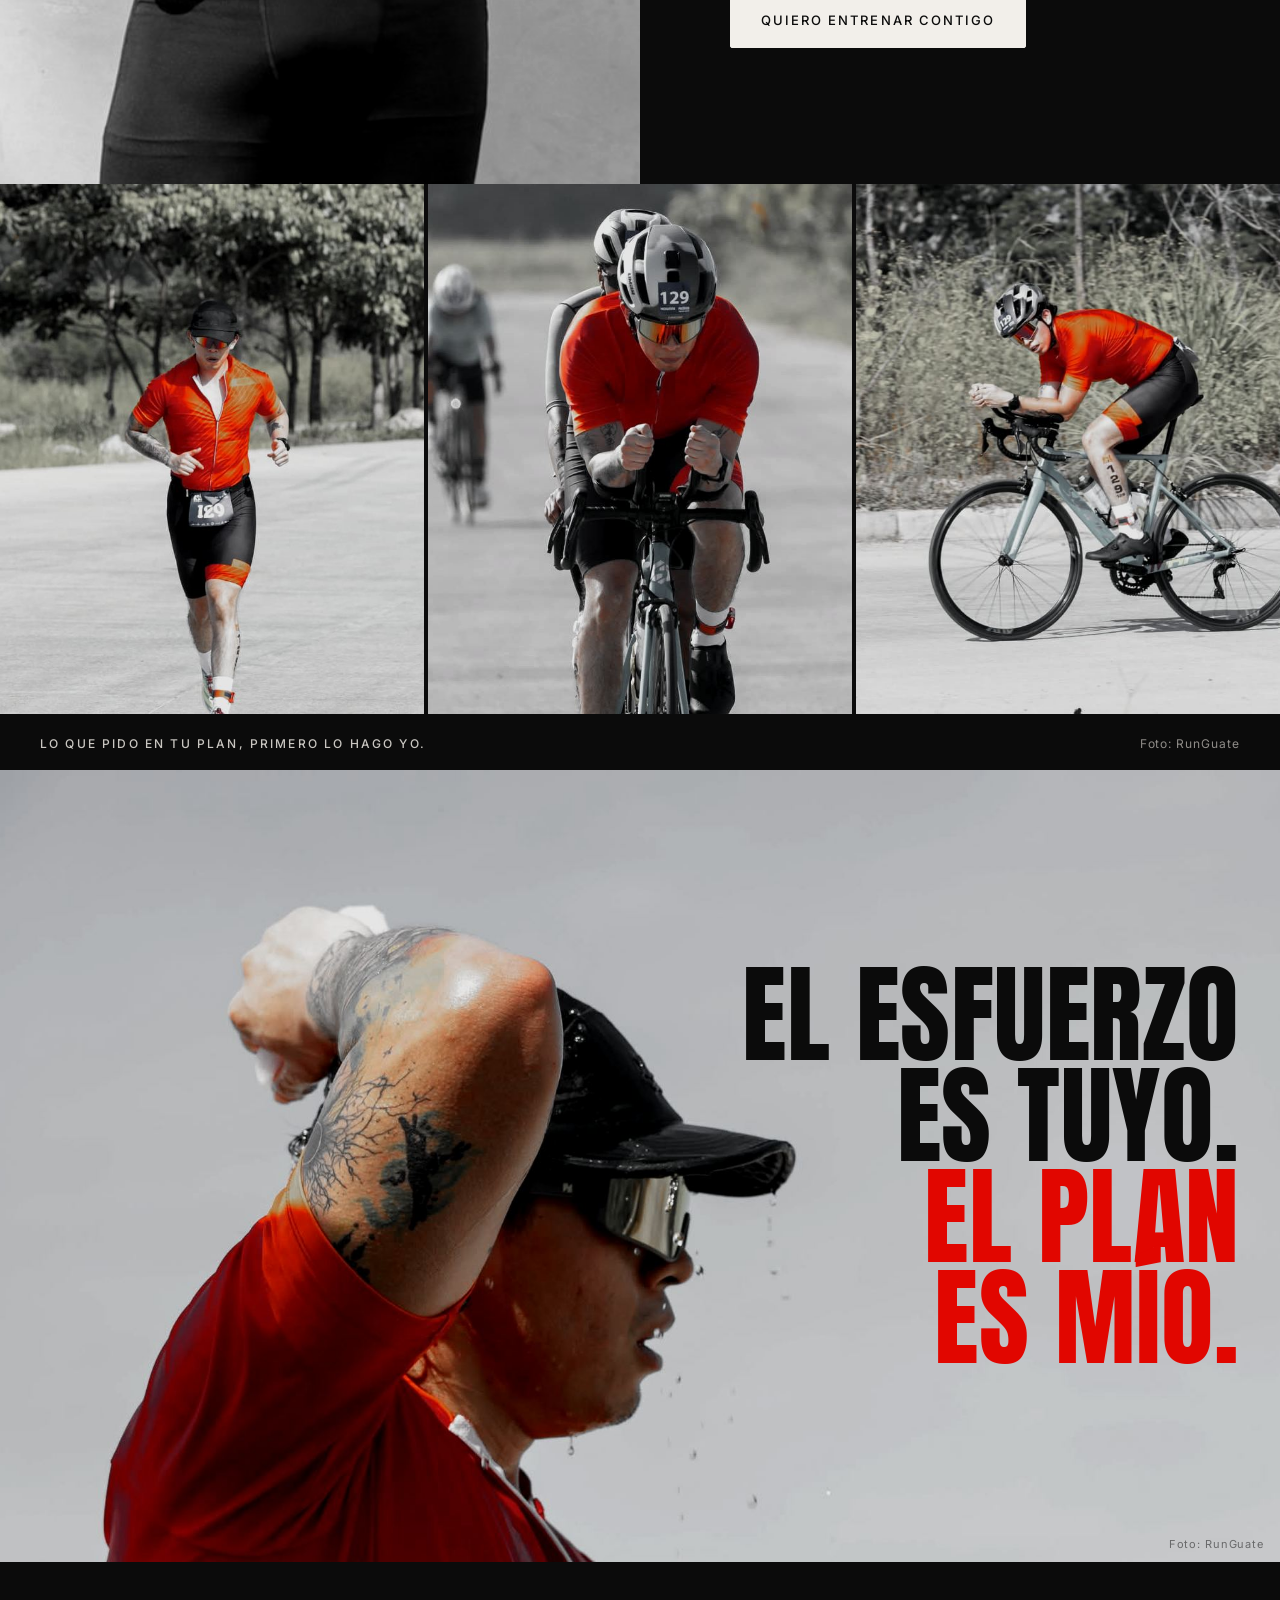
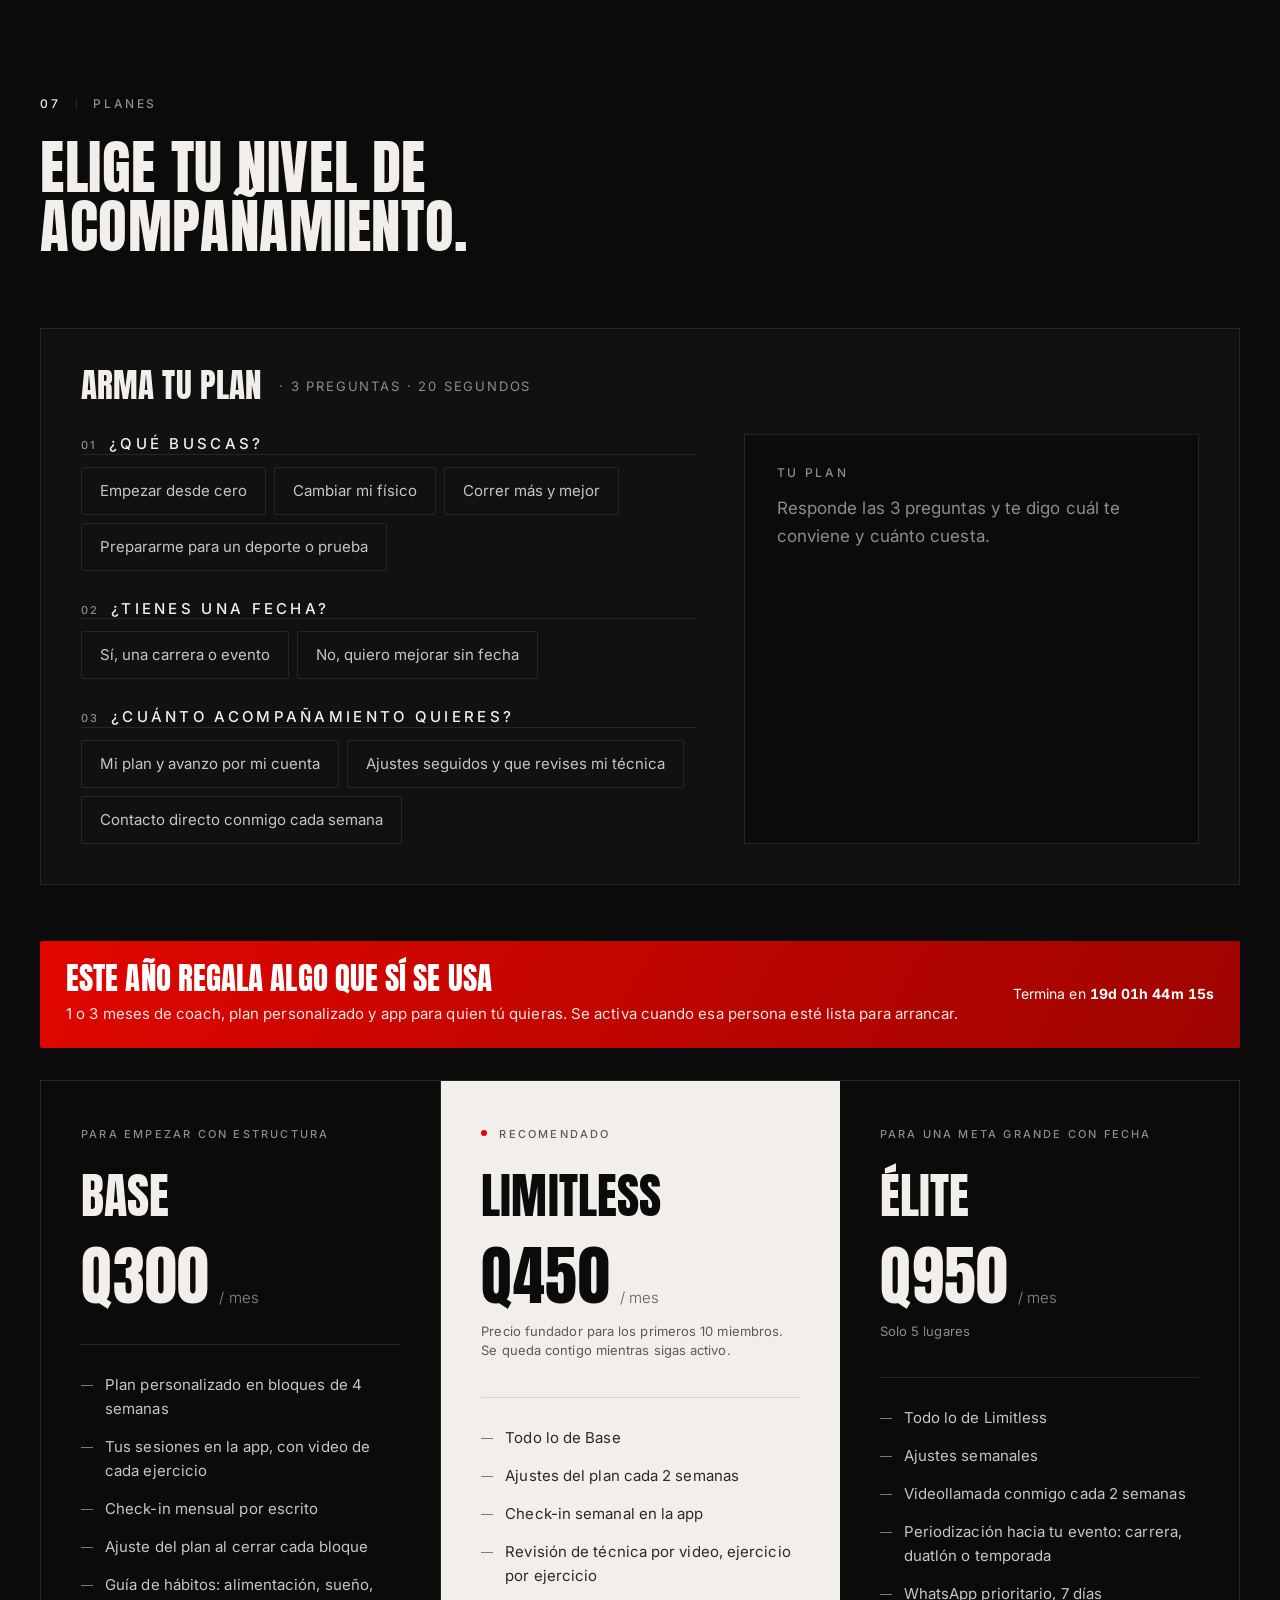
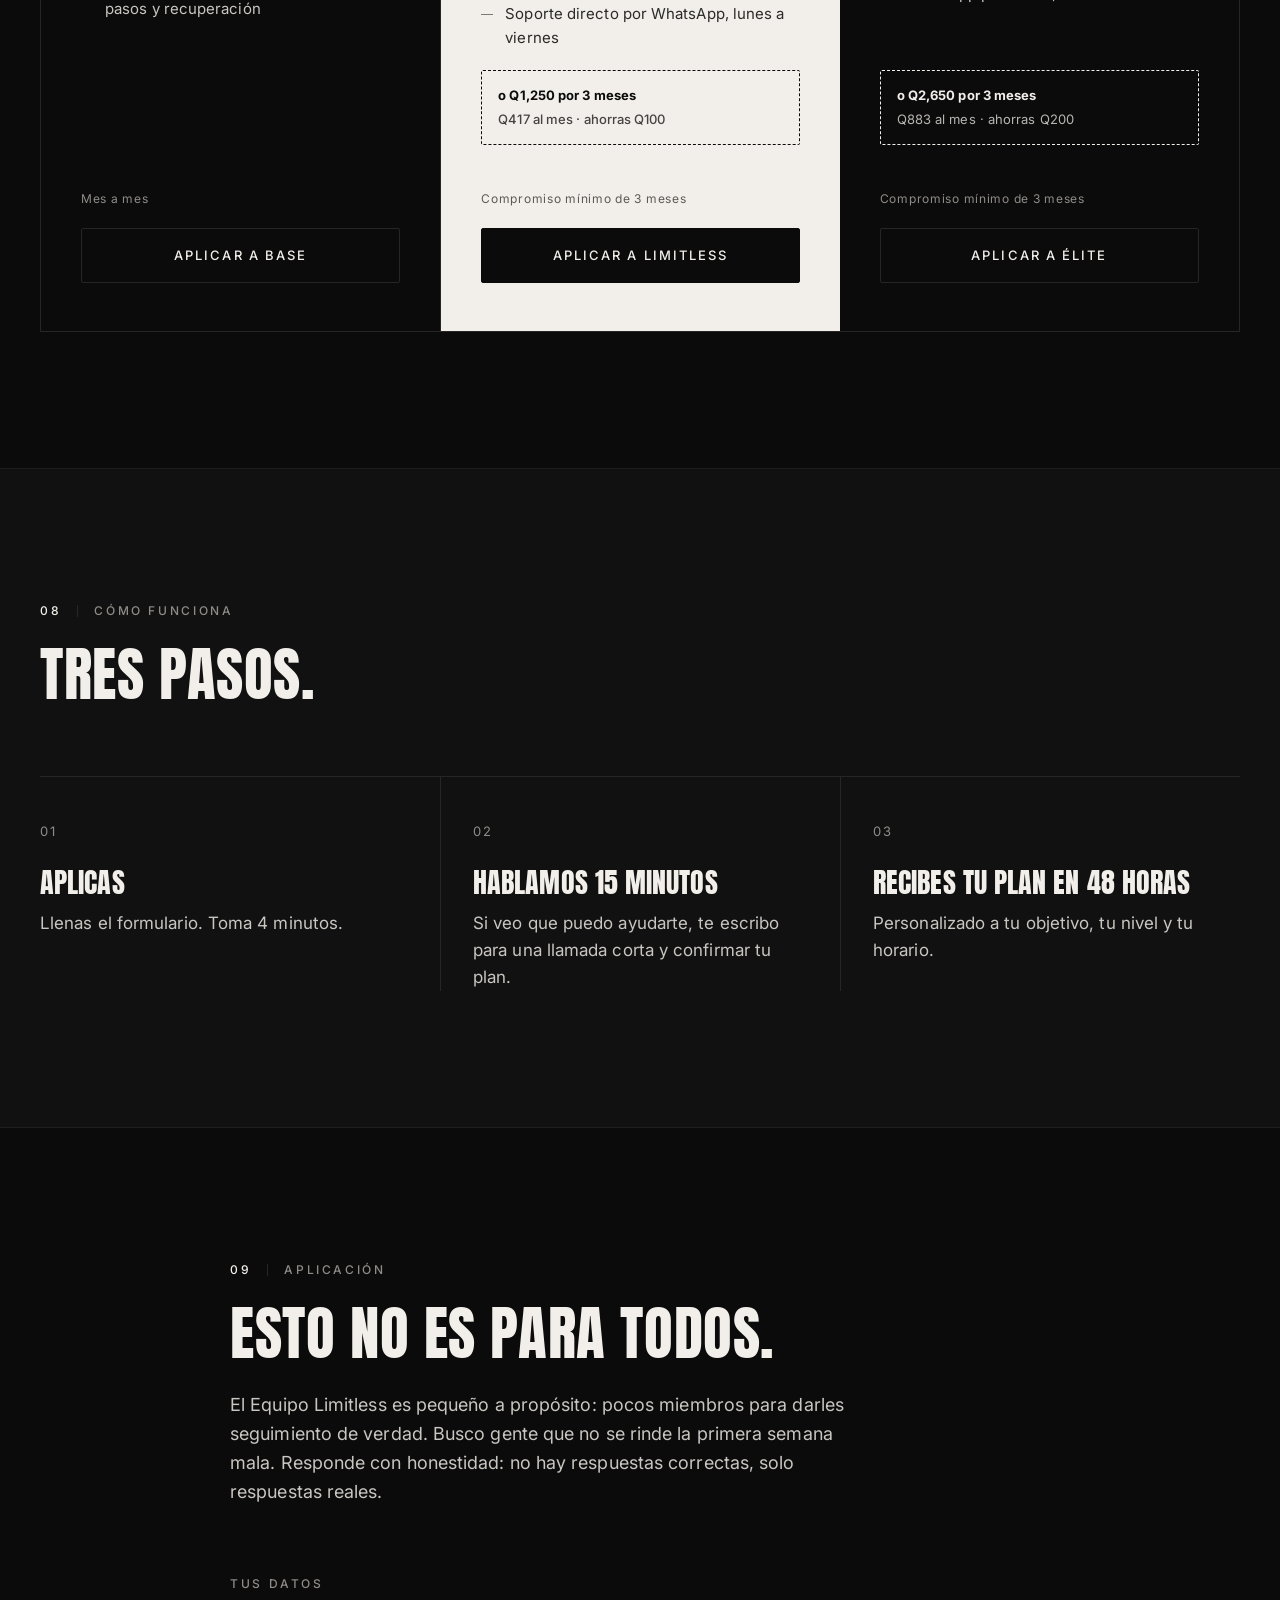
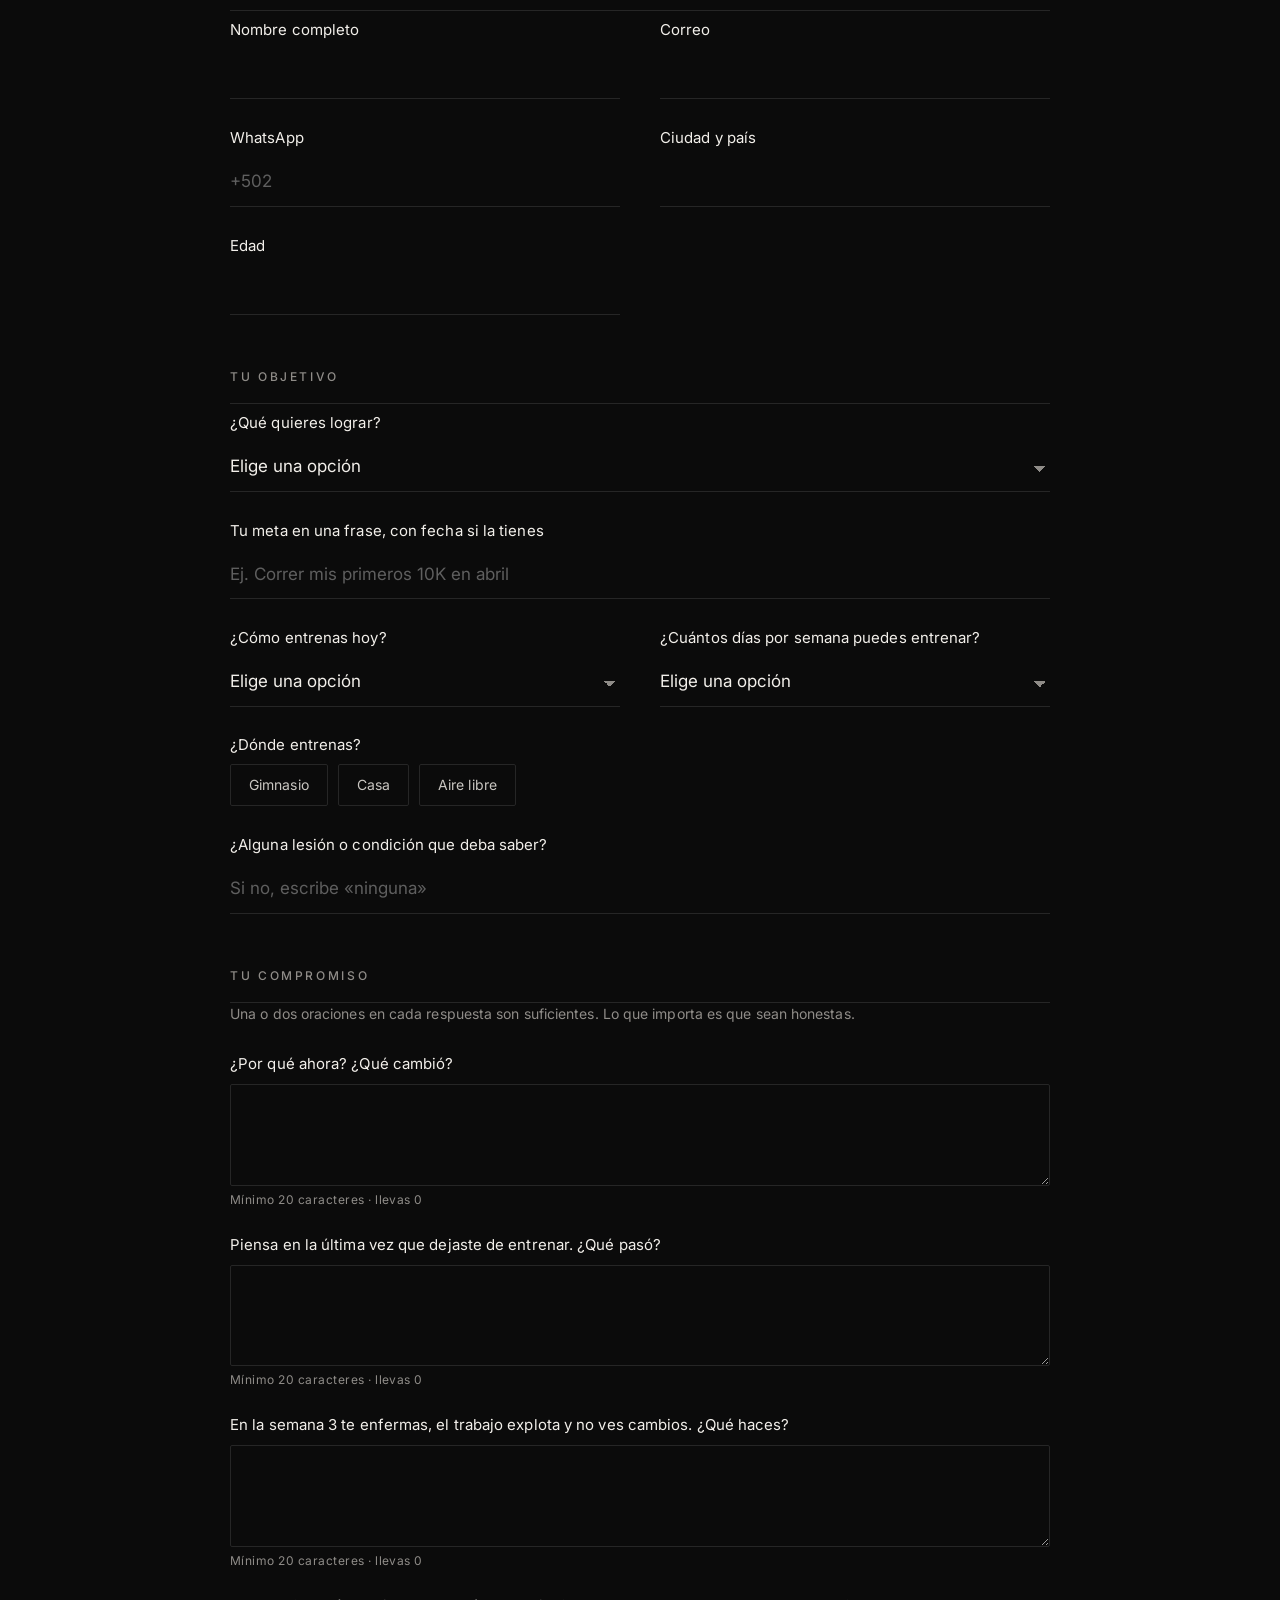
==== commit 4148d820: "Arma tu plan, tarjeta de miembro numerada e imagen Mi semana Co-Authored-By: Claude Opus 5.5 <norepl" ====
--- a/index.html
+++ b/index.html
@@ -194,6 +194,10 @@
     <p class="eyebrow"><span>07</span>Planes</p>
     <h2 class="h-l">Elige tu nivel de acompañamiento.</h2>
   </header>
+  <div class="arma" aria-label="Arma tu plan">
+    <p class="arma-t">Arma tu plan <span>· 3 preguntas · 20 segundos</span></p>
+    <div id="arma-plan" class="arma-in"></div>
+  </div>
   <div class="planes">
 
     <article class="plan">
@@ -391,6 +395,7 @@
 <script src="config.js"></script>
 <script src="app.js"></script>
 <script src="promo.js"></script>
+<script src="configurador.js"></script>
 <script type="module" src="calculadora.js"></script>
 </body>
 </html>
--- a/styles.css
+++ b/styles.css
@@ -395,3 +395,40 @@
   .mosaico figure:first-child{grid-column:1/-1;aspect-ratio:4/4}
   .mosaico-pie{flex-direction:column;padding-left:24px;padding-right:24px}
 }
+
+/* ===== Arma tu plan ===== */
+.arma{border:1px solid var(--linea);background:var(--fondo-2);margin:0 0 56px;padding:40px}
+.arma-t{font:400 clamp(26px,2.6vw,36px)/1 var(--display);text-transform:uppercase;margin:0 0 32px}
+.arma-t span{font:400 13px/1 var(--texto);letter-spacing:.14em;color:var(--tinta-tenue);text-transform:uppercase;margin-left:10px;vertical-align:middle}
+.arma-in{display:grid;grid-template-columns:1.35fr 1fr;gap:48px;align-items:start}
+.ap-preg{display:flex;flex-direction:column;gap:28px}
+.ap-q{border:0;margin:0;padding:0;min-width:0}
+.ap-q legend{font:500 15px/1.3 var(--texto);color:var(--tinta);margin:0 0 12px;padding:0}
+.ap-q legend span{font:500 11px/1 var(--texto);letter-spacing:.18em;color:var(--tinta-tenue);margin-right:12px}
+.ap-ops{display:flex;flex-wrap:wrap;gap:8px}
+.ap-op{font:400 15px/1.2 var(--texto);color:var(--tinta-suave);background:transparent;border:1px solid var(--linea);border-radius:var(--r-sm);padding:14px 18px;cursor:pointer;text-align:left;transition:border-color .2s,color .2s,background .2s,transform .12s}
+.ap-op:hover{border-color:var(--tinta-tenue);color:var(--tinta)}
+.ap-op:active{transform:scale(.97)}
+.ap-op[aria-pressed="true"]{background:var(--tinta);color:var(--fondo);border-color:var(--tinta)}
+.ap-op:focus-visible{outline:2px solid var(--rojo-texto);outline-offset:3px}
+.ap-res{position:sticky;top:96px;border:1px solid var(--linea);padding:32px;min-height:100%;background:var(--fondo);transition:border-color .3s}
+.ap-res.ap-listo{border-color:var(--tinta-tenue)}
+.ap-res .eyebrow{margin-bottom:16px}
+.ap-vacio{color:var(--tinta-tenue);margin:0}
+.ap-plan{font:400 64px/.95 var(--display);text-transform:uppercase;margin:0 0 8px;animation:ap-entra .5s cubic-bezier(.2,.7,.2,1)}
+.ap-precio{font:400 40px/1 var(--display);margin:0;display:flex;align-items:baseline;gap:10px;flex-wrap:wrap}
+.ap-precio s{font-size:24px;color:var(--tinta-tenue)}
+.ap-precio span{font:400 14px var(--texto);color:var(--tinta-tenue)}
+.ap-nota{font-size:14px;color:var(--rojo-texto);margin:8px 0 0}
+.ap-porque{color:var(--tinta-suave);margin:20px 0 16px;font-size:16px}
+.ap-incluye{list-style:none;padding:0;margin:0 0 24px;border-top:1px solid var(--linea)}
+.ap-incluye li{padding:10px 0;border-bottom:1px solid var(--linea-suave);font-size:15px}
+.ap-mini{font-size:12px;color:var(--tinta-tenue);margin:10px 0 0;text-align:center}
+@keyframes ap-entra{from{opacity:0;transform:translateY(8px)}to{opacity:1;transform:none}}
+@media (max-width:900px){
+  .arma{padding:24px;margin-bottom:40px}
+  .arma-in{grid-template-columns:1fr;gap:28px}
+  .ap-res{position:static;padding:24px}
+  .ap-plan{font-size:52px}
+  .ap-op{flex:1 1 100%}
+}
